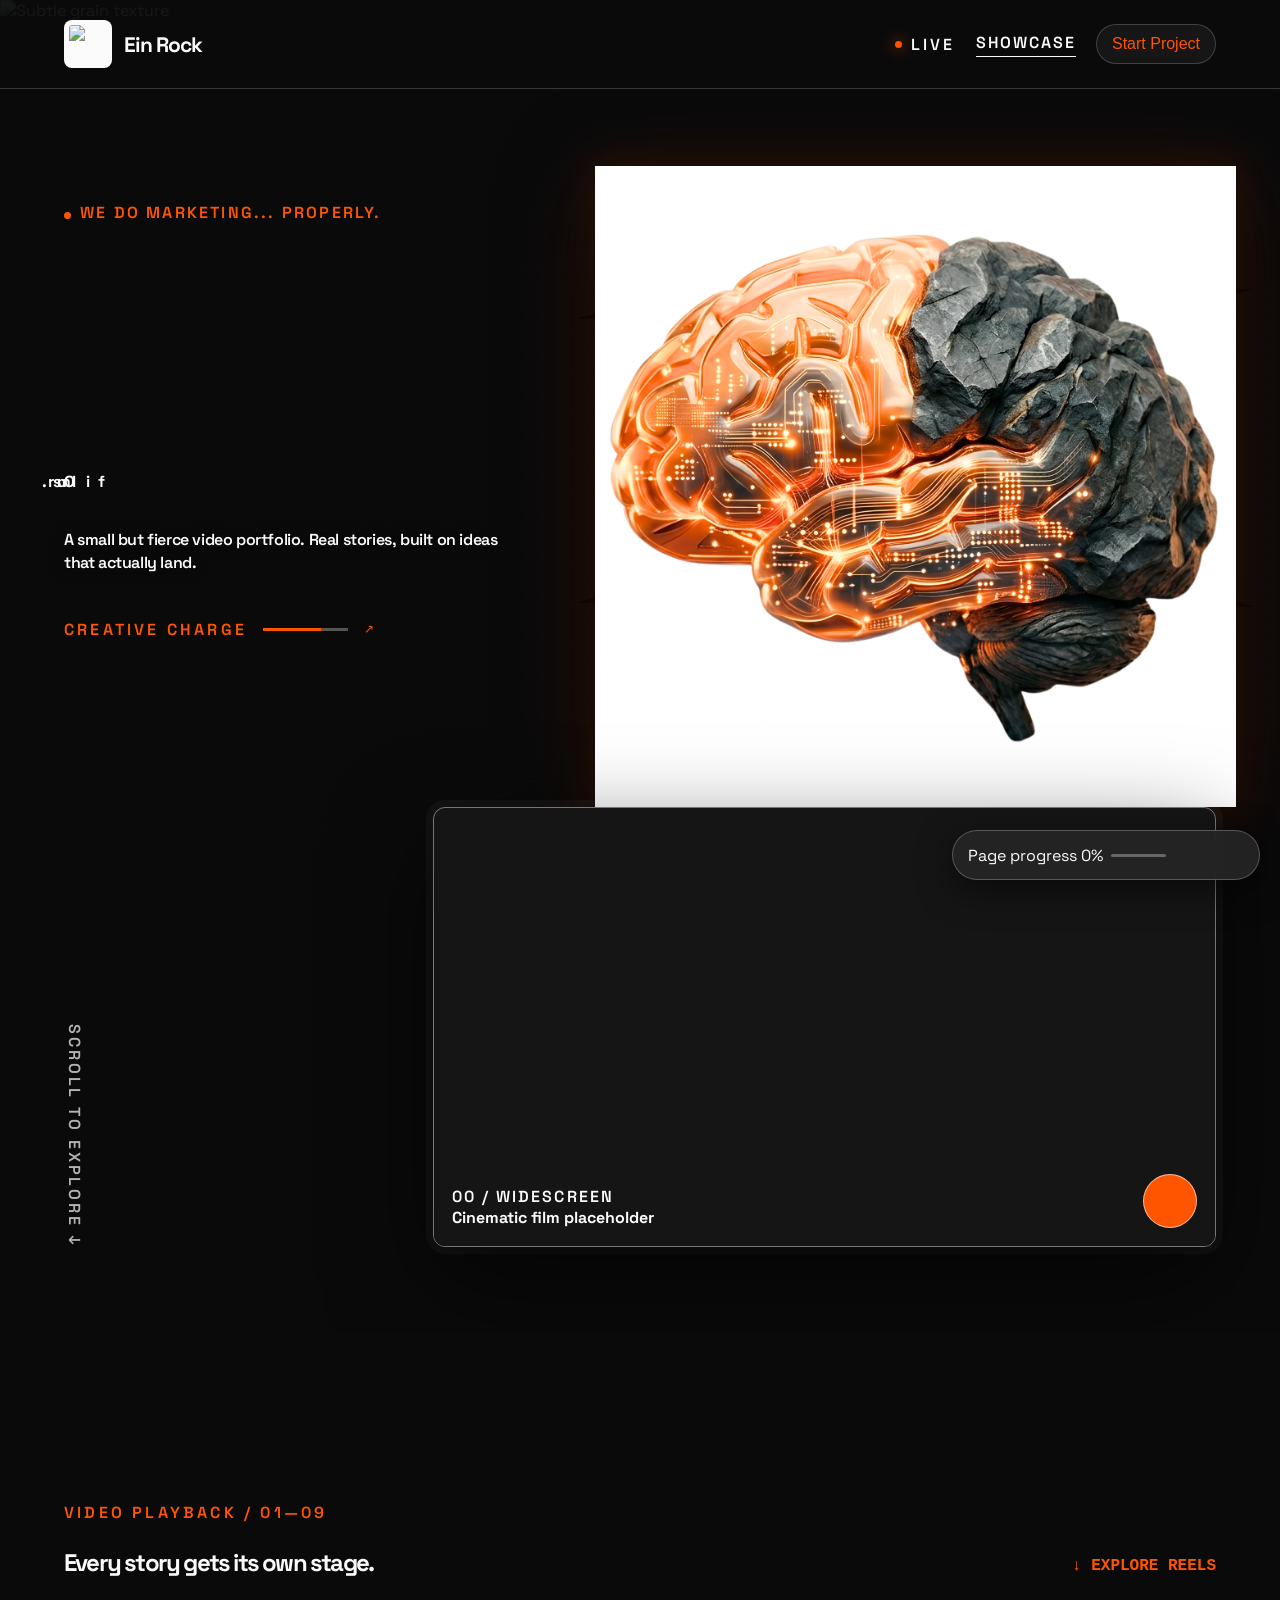
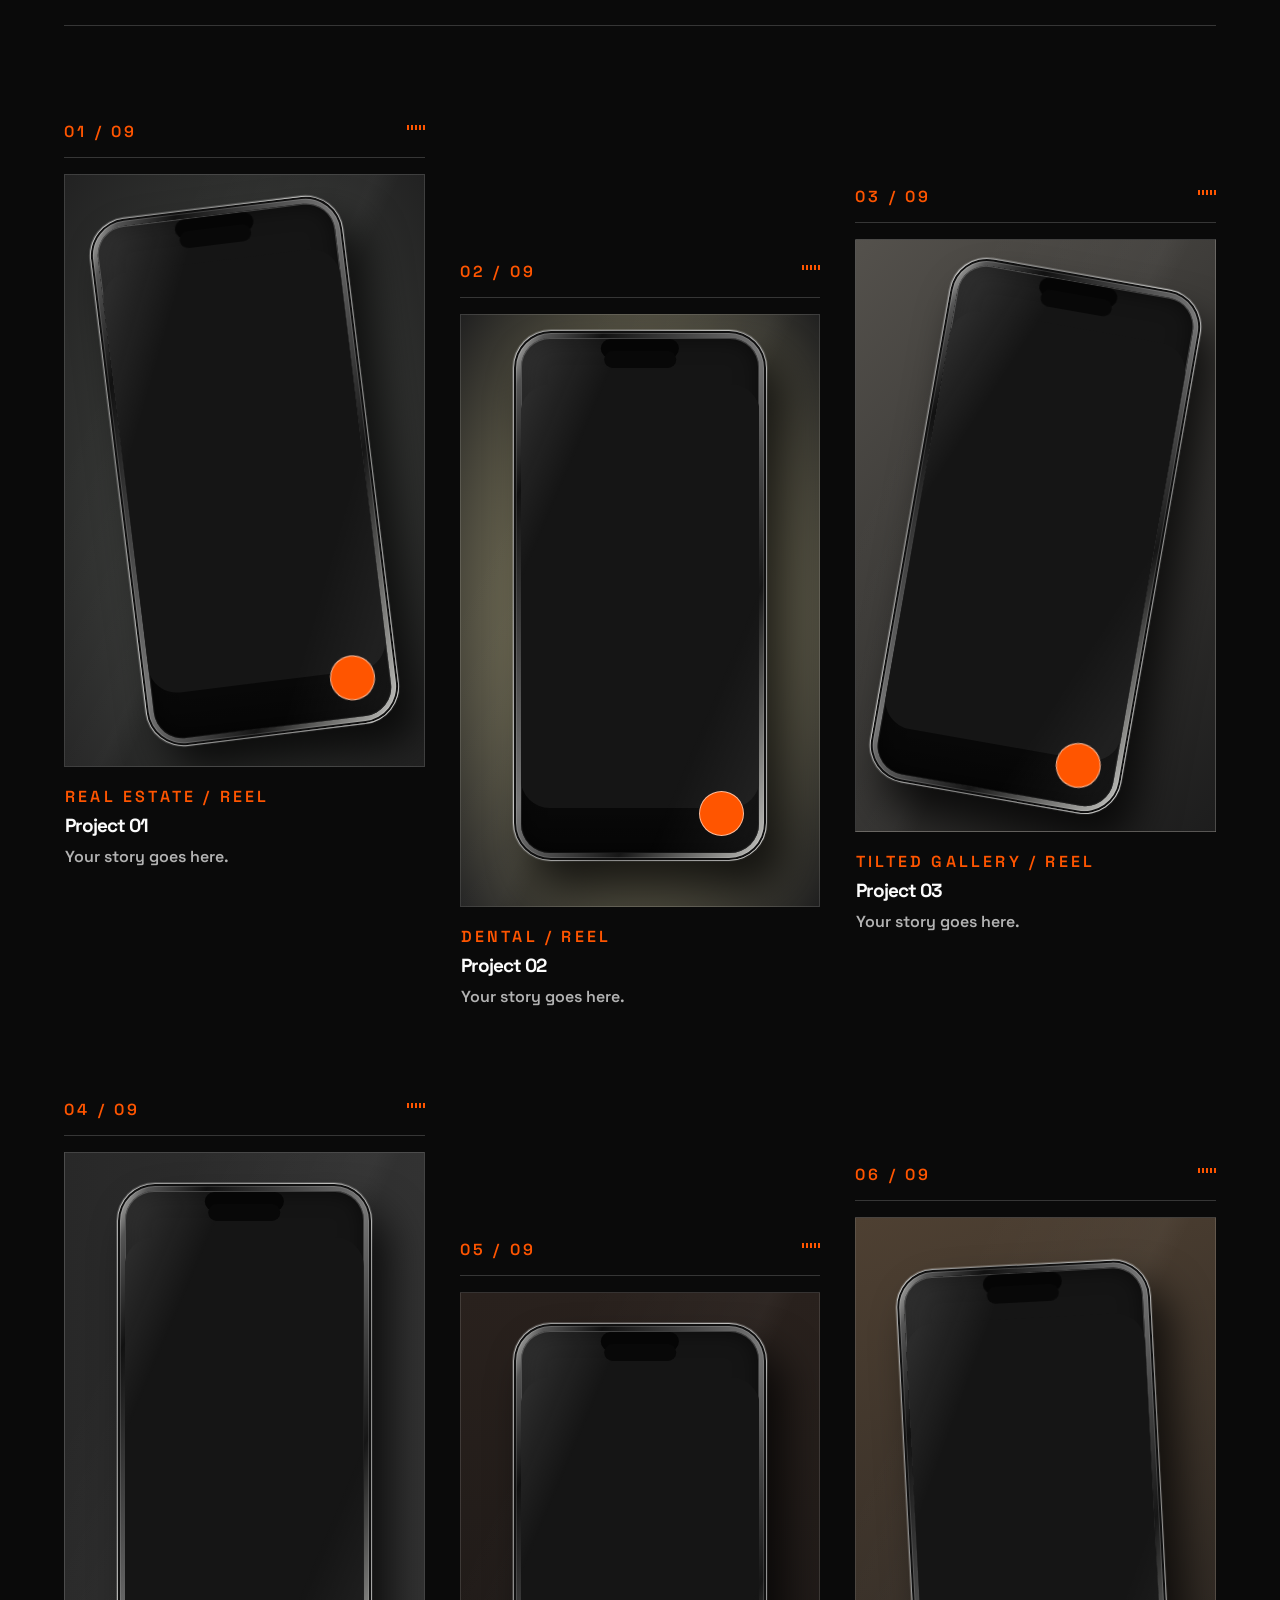
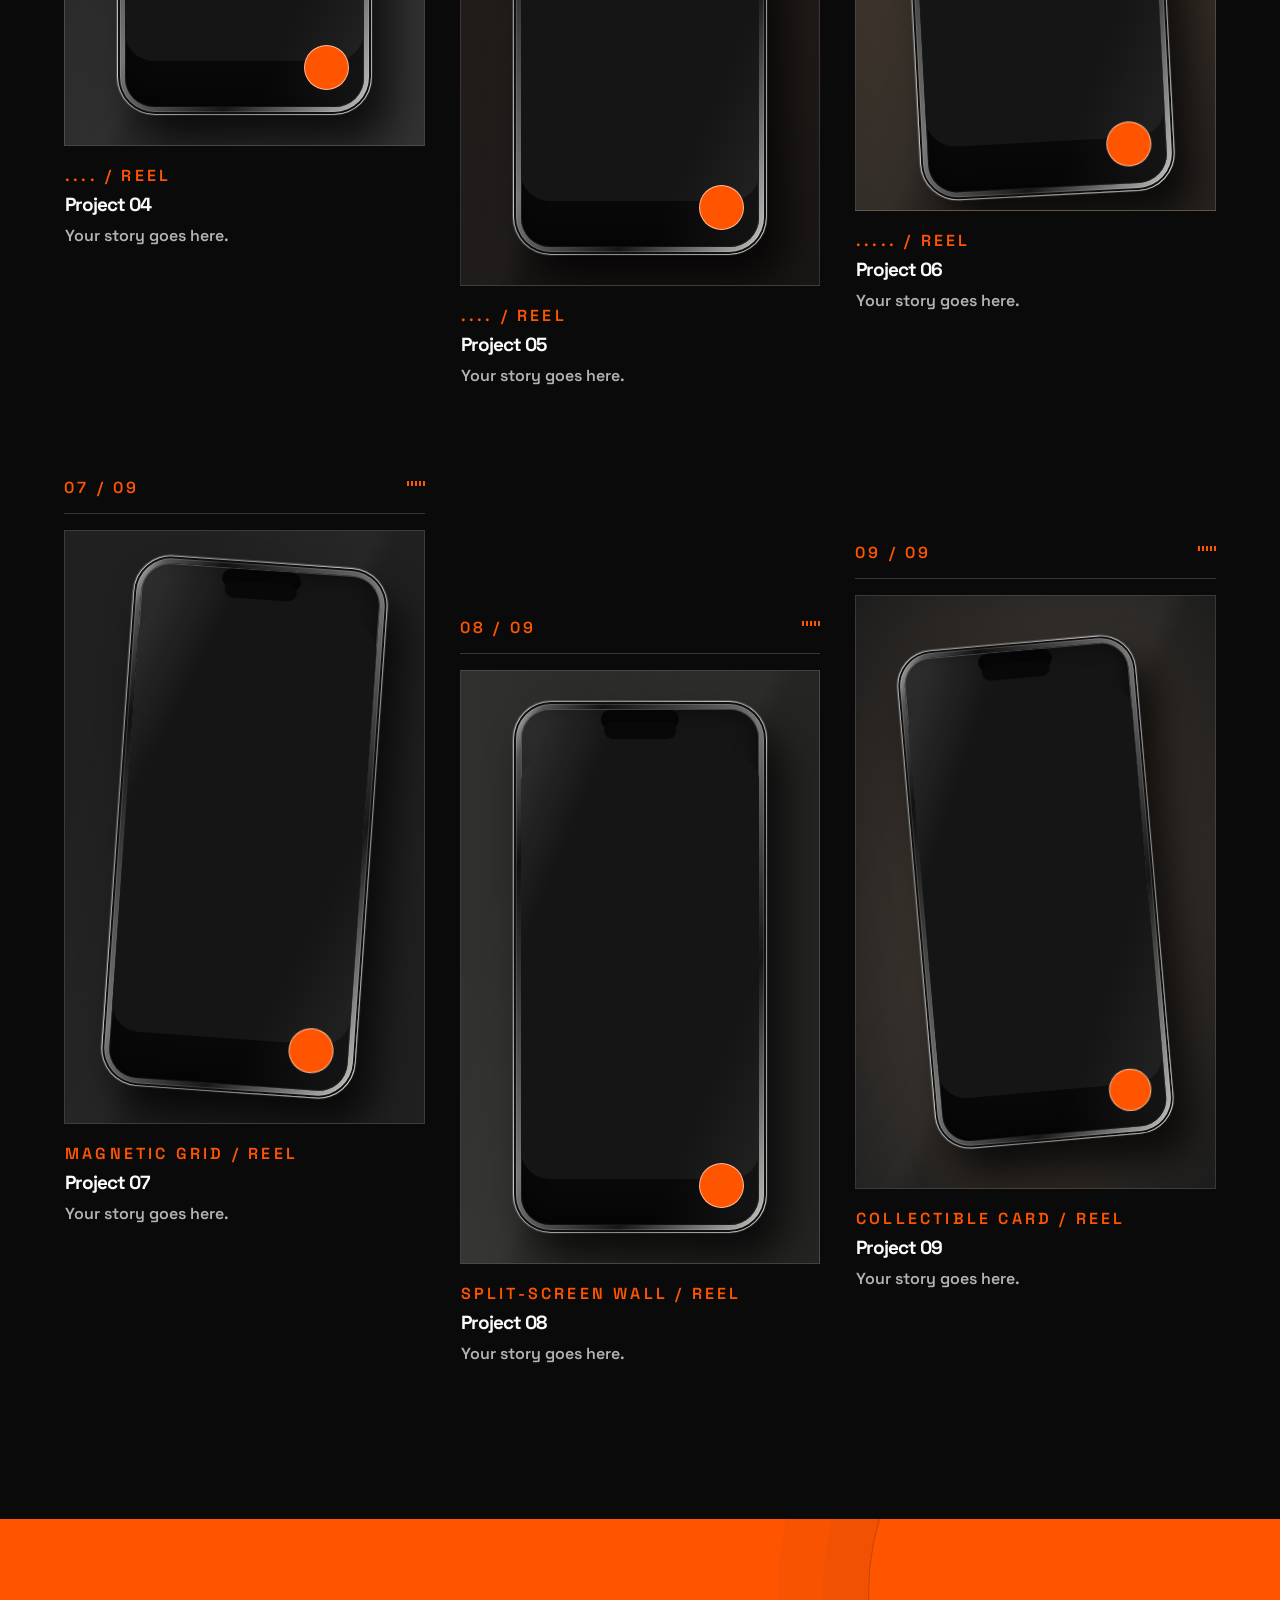
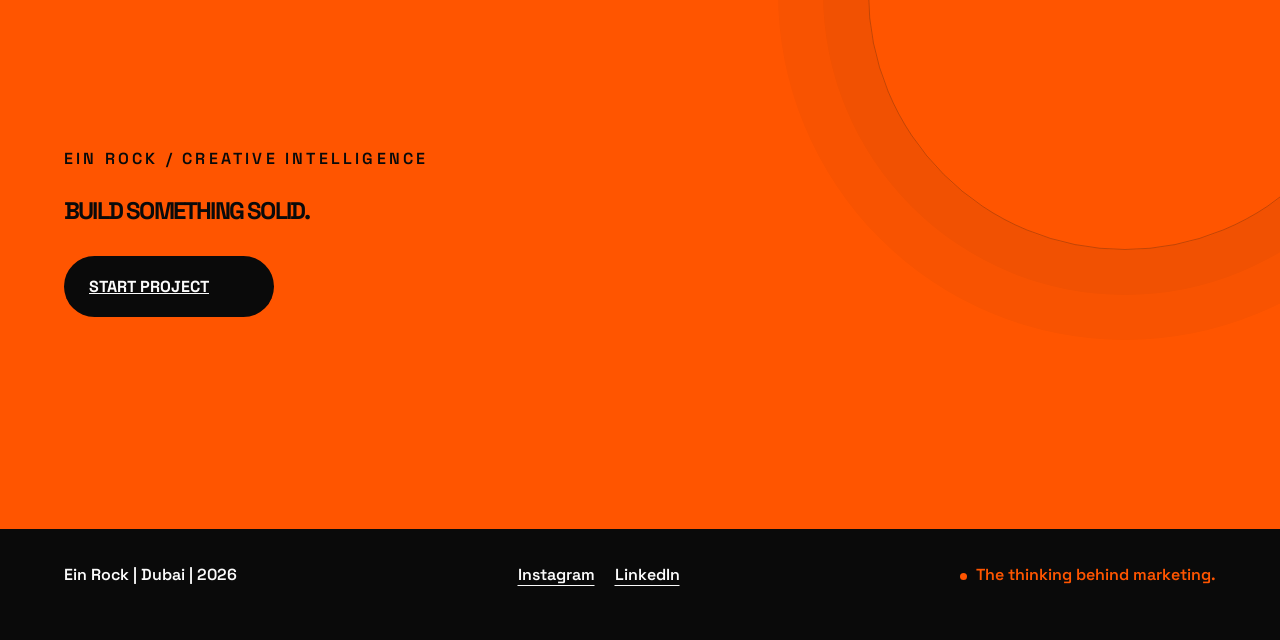
==== index.html @ ef9f65bd "Fix hero brain and replace Canva circuitry with Ein Rock-style tech lines" ====
<!doctype html>
<html lang="en"><head><script>window["__codeletBootstrap__"]=JSON.parse('{"A":"A","B":"20260925-05-46ec85d","C":{"Abril Fatface":"YACgEZbkUVE,0","Alfa Slab One":"YACgEYS9sJU,0","Anton":"YACgEcYqQ-A,0","Archivo":"YACgEZulLoA,0","Arial Narrow":"YAGyDvJ_4Ts,0","Arial Rounded MT Bold":"YAFcfoaHu-s,0","Arial":"YAGyDvJ_4Ts,0","Avenir Next":"YAFcfmNq6UY,0","Baloo 2":"YADK30bC6HQ,0","Bebas Neue":"YACgESME5ew,0","Bricolage Grotesque":"YAFyMcdwzpc,0","Broken Glyph":"YADZ-exUkv0,0","Canva Sans":"YAFdJjTk5UU,1","Caveat":"YALBs2ploWQ,0","Comic Sans MS":"YAFcfvtOAUY,1","Cormorant Garamond":"YAFdJhX-538,0","Courier New":"YAGzXiGs0_8,0","Courier Prime":"YAD1aFjegN8,0","DM Sans":"YAD1aU3sLnI,0","DM Serif Display":"YAD1aYG82rc,0","Forum":"YACgEcnnqB4,0","Fraunces":"YAFdJpU7Kkk,0","Georgia":"YAGzXkO0pEM,0","Ghost Mono":"YAHQutsX00Q,0","Hanken Grotesk":"YAFcfhwp99E,0","Helvetica Neue":"YAFcf6CtJfI,0","Helvetica":"YAFcf6CtJfI,0","IBM Plex Mono":"YAFdJkmvhGI,0","Impact":"YAFcfnjI7Vk,0","Instrument Serif":"YAHFeOnZNEk,0","Inter":"YAFdJvSyp_k,3","Iowan Old Style":"YAGNIFa8j9o,0","Jacques Francois":"YADK3zbC6RM,0","JetBrains Mono":"YAFdJksXcAk,0","Josefin Sans":"YAFdJjvw9Ps,0","Lato":"YAFdJuFCnaw,0","Libre Baskerville":"YACgEUFdPdA,0","Lobster":"YAD8SnSjSFI,0","Lora":"YACgEXvxf8Q,0","Merriweather":"YACgEXvHxxs,0","Montserrat":"YAFdtQi73Xs,0","Nunito":"YAFdJoNRMmU,1","Oleo Script":"YACgEQQ14jI,0","Oswald":"YACgEQY10lw,0","Pacifico":"YADLjORQ1u4,0","Phantom Sans":"YAFdJvgJ5TU,0","Playfair Display":"YAFdJhem5V8,1","Plus Jakarta Sans":"YAGvf3_u0_Q,0","Poppins":"YAFdJjbTu24,1","Press Start 2P":"YAFyGr-8pmQ,0","Quicksand":"YAFdJpYtCxE,1","Raleway":"YAFdJhmxbVQ,1","Roboto Slab":"YAFdJswIKAg,0","Rockwell":"YAFcfyVZnN0,0","Rye":"YACgEdQP21k,0","Segoe UI":"YAHNdRD1Klw,0","Source Sans 3":"YAG4lO1Mj10,0","Source Serif 4":"YACgEfdj394,0","Space Grotesk":"YADZ-dYEmhg,0","Space Mono":"YADW1-vpsoc,0","Times New Roman":"YAGzXW3gftg,0","Times":"YAGzXW3gftg,0","Trebuchet MS":"YAFcfrglpVA,0","UV Display":"YAEdVfSSpYo,0","UV Sans":"YAFdJvgJ5TU,0","Ubuntu":"YACgERDU--Q,0","Verdana":"YAGzXTctYtQ,0","Work Sans":"YAGXhLOKv44,0","Yellowtail":"YACgEYG4kG4,0","ui-monospace":"YAD1aFjegN8,0","ui-sans-serif":"YACkoD1yZN0,0"}}');</script><script src="/_sdk/6542d56fbfe7a3eb.telemetry_sdk.js" integrity="sha512-ECdM0nK7EkwDuOqho2qxgyRQXyBHk9hZqRKMBr+Xsu6zjeHlt+qkO2N2YRiHN7Kg4e1fEHDhjIp4bGJYVypv1g=="></script>
  <meta charset="UTF-8">
  <meta name="viewport" content="width=device-width,initial-scale=1">
  <meta name="theme-color" content="#0A0A0A">
  <title>Ein Rock — Our films.</title>
  <link href="https://fonts.googleapis.com/css2?family=Space+Grotesk:wght@400;500;600;700&amp;display=swap" rel="stylesheet">
  <link rel="stylesheet" href="hero-fix.css">
  <style>
/*
  EIN ROCK SOURCE SETTINGS
  Content: edit selectable text through Canva.
  Media: replace the selectable images; the ten video elements are labelled individually.
  Theme: edit selectable backgrounds and text colors through Canva.
  Typography: edit selectable text fonts, weights and sizes through Canva.
  Layout: variables below control gutters, section gaps, phone sizing and offsets.
  Animation: variables below control reveal, scan and pulse timing.
  Interaction: motion button, hover and click-to-play behavior are below.
  Accessibility: focus outlines and reduced-motion handling are below.
  Mobile: breakpoint rules at the end of this stylesheet.
  The Canva editing configuration cannot expose arbitrary CSS or video sources as
  native settings. These source settings are grouped here rather than fake controls.
*/
:root{--ink:#0a0a0a;--charcoal:#262626;--paper:#fbfbfb;--muted:#b3b3b3;--accent:#ff5500;--line:rgba(251,251,251,.18);--page-gutter:clamp(20px,5vw,84px);--section-gap:clamp(88px,12vw,200px);--phone-radius:38px;--reveal-distance:28px;--motion-time:800ms;--circuit-opacity:.65;--scan-duration:9s;--pulse-duration:3s}
*{box-sizing:border-box}html{scroll-behavior:smooth}body{margin:0;width:100%;color:var(--paper);font-family:"Space Grotesk",sans-serif;overflow-x:hidden}button,a{-webkit-tap-highlight-color:transparent}button{cursor:pointer}button:focus-visible,a:focus-visible,video:focus-visible{outline:3px solid var(--accent);outline-offset:4px}::selection{background:var(--accent);color:white}
.site-shell{width:100%;overflow:hidden;isolation:isolate;position:relative}.site-shell:before{content:"";pointer-events:none;position:fixed;inset:0;z-index:40;opacity:.08;background:repeating-linear-gradient(0deg,transparent 0 3px,rgba(255,255,255,.07) 4px 5px)}
.grain{position:fixed;inset:0;pointer-events:none;z-index:39;opacity:.055;width:100%;height:100%;object-fit:cover;mix-blend-mode:screen}.eyebrow{text-transform:uppercase;letter-spacing:.2em;font-size:11px;font-weight:700}
.head{position:relative;z-index:12;display:flex;justify-content:space-between;align-items:center;gap:18px;padding:20px var(--page-gutter);border-bottom:1px solid var(--line)}.brand,.header-actions,.status{display:flex;align-items:center}.brand{gap:12px;min-width:0}.header-actions{gap:20px}.status{gap:9px;white-space:nowrap}.brand-logo{width:48px;height:48px;object-fit:contain;border-radius:8px;background:#fbfbfb;padding:5px}.brand-word{font-size:21px;font-weight:700;letter-spacing:-.05em;white-space:nowrap}.status-dot{width:7px;height:7px;background:var(--accent);border-radius:50%;box-shadow:0 0 16px var(--accent);animation:pulse var(--pulse-duration) infinite}.text-link{color:var(--paper);text-decoration:none;border-bottom:1px solid currentColor;padding-bottom:3px;font-size:12px;font-weight:700;text-transform:uppercase;letter-spacing:.12em}.plain-button{border:1px solid var(--line);border-radius:100px;background:rgba(255,255,255,.05);color:var(--paper);padding:10px 15px;font-size:12px}.plain-button:hover,.text-link:hover{border-color:var(--accent);color:var(--accent)}
.hero{position:relative;min-height:calc(94 * min(var(--vh,1vh),1vh));padding:clamp(58px,8vw,130px) var(--page-gutter) 85px;overflow:hidden;isolation:isolate}.hero-light{position:absolute;pointer-events:none;inset:0;background:radial-gradient(440px circle at var(--mx,73%) var(--my,32%),rgba(255,85,0,.16),transparent 75%);z-index:0}.hero-art{position:absolute;z-index:0;right:clamp(-35px,2vw,60px);top:clamp(65px,6vw,125px);width:min(53vw,780px);aspect-ratio:1.07;pointer-events:none;transform:translate3d(var(--hx,0px),var(--hy,0px),0);transition:transform .55s cubic-bezier(.2,.75,.2,1)}.hero-art:before{content:"";position:absolute;inset:17%;background:radial-gradient(circle,rgba(255,85,0,.14),transparent 68%);filter:blur(25px);animation:breathe 7s ease-in-out infinite}.brain{position:absolute;inset:0;width:100%;height:100%;object-fit:contain;filter:drop-shadow(0 18px 45px rgba(0,0,0,.7)) drop-shadow(0 0 20px rgba(255,85,0,.2));animation:float 8s ease-in-out infinite}.circuit-field{position:absolute;inset:-9%;width:118%;height:118%;overflow:visible;opacity:var(--circuit-opacity);transform:translate3d(var(--cx,0px),var(--cy,0px),0) scale(1.015);transition:transform .6s cubic-bezier(.2,.75,.2,1);mix-blend-mode:screen}.circuit-field path{fill:none;stroke:var(--accent);stroke-width:.62;stroke-linecap:round;stroke-dasharray:2 10;filter:drop-shadow(0 0 3px var(--accent));animation:flow 8s linear infinite}.circuit-field path:nth-child(even){stroke:#ffb347;stroke-width:.42;stroke-dasharray:1 14;animation-direction:reverse;opacity:.68}.circuit-field circle{fill:var(--accent);stroke:#ffb347;stroke-width:.7;filter:drop-shadow(0 0 7px var(--accent));animation:node var(--pulse-duration) ease-in-out infinite}.hud-ring{position:absolute;inset:9%;border:1px solid rgba(255,85,0,.18);border-radius:50%;transform:translate3d(calc(var(--cx,0px)*.45),calc(var(--cy,0px)*.45),0) scaleX(1.08);animation:breathe 9s ease-in-out infinite}.hud-ring:before,.hud-ring:after{content:"";position:absolute;width:13px;height:13px;border-top:1px solid var(--accent);border-left:1px solid var(--accent)}.hud-ring:before{left:12%;top:12%}.hud-ring:after{right:12%;bottom:12%;transform:rotate(180deg)}.scan-trace{position:absolute;left:9%;right:9%;height:1px;top:20%;background:linear-gradient(90deg,transparent,rgba(255,85,0,.45),transparent);box-shadow:0 0 13px rgba(255,85,0,.3);animation:scan var(--scan-duration) linear infinite}
.hero-inner{position:relative;z-index:1;max-width:1500px;margin:auto;pointer-events:none}.hero-inner a,.hero-inner button{pointer-events:auto}.hero h1{margin:clamp(40px,8vw,125px) 0 22px;font-weight:700;letter-spacing:-.09em;line-height:.88;font-size:clamp(88px,16vw,270px);position:relative;z-index:1}.hero h1 span{display:inline-block;animation:rise 1s both}.hero h1 span:nth-child(2){animation-delay:.15s}.hero-copy{max-width:440px;font-size:clamp(17px,2vw,23px);line-height:1.45;letter-spacing:-.025em;margin:0 0 45px;text-shadow:0 2px 15px #000}.charge{display:flex;align-items:center;gap:16px;max-width:310px}.charge-track{height:3px;background:#555;flex:1;overflow:hidden}.charge-fill{width:68%;height:100%;background:var(--accent);box-shadow:0 0 15px var(--accent);animation:charge 4s ease-in-out infinite alternate}.charge-value{font-family:monospace;font-size:12px;color:var(--accent)}.hero-bottom{display:flex;justify-content:space-between;align-items:end;gap:25px;margin-top:clamp(70px,13vw,180px)}.scroll-cue{font-size:11px;text-transform:uppercase;letter-spacing:.18em;writing-mode:vertical-rl}.wide-wrap{width:min(68%,930px);position:relative}.wide-frame{aspect-ratio:16/9;position:relative;overflow:hidden;border:1px solid #777;border-radius:12px;background:#30302c;box-shadow:0 35px 100px #0009,0 0 0 7px #ffffff0a}.wide-frame img{width:100%;height:100%;object-fit:cover;filter:brightness(.55) grayscale(.5)}.wide-frame:after,.screen:after{content:"";position:absolute;inset:0;pointer-events:none;background:linear-gradient(180deg,transparent 40%,#000b)}.frame-overlay{position:absolute;inset:auto 18px 18px;z-index:2;display:flex;align-items:end;justify-content:space-between;gap:12px}.play{display:inline-flex;align-items:center;justify-content:center;width:54px;height:54px;border:1px solid #fff9;border-radius:50%;background:var(--accent);color:#0a0a0a;flex:none;transition:transform .3s,box-shadow .3s}.play:hover,.play:focus-visible{transform:scale(1.12);box-shadow:0 0 30px rgba(255,85,0,.6)}.play svg{width:20px;height:20px}.frame-small{font-size:11px;letter-spacing:.13em;text-transform:uppercase}.direct-video{width:100%;margin-top:19px;border:1px solid #ffffff45;border-radius:10px;background:#151515;aspect-ratio:9/16;object-fit:cover}.wide-video{aspect-ratio:16/9;margin-top:16px}
.portfolio{padding:var(--section-gap) var(--page-gutter) 0;position:relative}.section-top{max-width:1500px;margin:auto;display:flex;justify-content:space-between;gap:35px;align-items:end;padding-bottom:50px;border-bottom:1px solid var(--line)}.section-top h2{max-width:900px;font-size:clamp(56px,8.5vw,142px);font-weight:700;line-height:.99;letter-spacing:-.075em;margin:28px 0 0}.counter{font:12px monospace;white-space:nowrap;color:var(--accent)}.showcase{max-width:1500px;margin:auto;display:grid;grid-template-columns:repeat(12,1fr);gap:clamp(55px,7vw,120px) 3%;padding:95px 0 var(--section-gap)}.reel{grid-column:span 4;min-width:0;position:relative;transition:transform .55s ease}.reel:nth-child(3n+2){margin-top:140px}.reel:nth-child(3n+3){margin-top:65px}.reel-head{display:flex;justify-content:space-between;gap:8px;padding-bottom:15px;border-bottom:1px solid var(--line)}.reel-art{min-height:540px;display:grid;place-items:center;position:relative;padding:30px 12px;overflow:hidden;background:radial-gradient(ellipse at 50% 55%,#454844 0%,#292a29 42%,#222 75%);border:1px solid #ffffff20;margin-top:16px}.reel-art:before{content:"";position:absolute;inset:0;background:linear-gradient(115deg,transparent 20%,#ffffff08 49%,transparent 53%);pointer-events:none}.phone{width:min(76%,265px);aspect-ratio:9/18.8;position:relative;padding:7px;background:linear-gradient(118deg,#d8d8d5 0%,#555 6%,#111 17%,#777 48%,#161616 72%,#c8c8c4 100%);border:1px solid #d8d8d599;border-radius:var(--phone-radius);box-shadow:18px 28px 42px #000b,0 0 0 1px #fff3,inset 0 0 0 2px #101010;transition:transform .6s cubic-bezier(.2,.8,.2,1),filter .4s ease;z-index:1}.phone:before{content:"";position:absolute;z-index:5;top:8px;left:50%;width:31%;height:19px;transform:translateX(-50%);border-radius:14px;background:#050505;pointer-events:none}.phone:after{content:"";position:absolute;inset:2px;border:1px solid #fff2;border-radius:calc(var(--phone-radius) - 3px);pointer-events:none}.phone:hover,.reel:focus-within .phone,.reel.touch-active .phone{transform:translateY(-12px) rotate(0deg) scale(1.03)!important;filter:saturate(1.08) brightness(1.04)}.screen{position:relative;width:100%;height:100%;overflow:hidden;border-radius:calc(var(--phone-radius) - 9px);background:#151515;box-shadow:inset 0 0 0 1px #fff3,inset 0 0 22px #0008}.screen img{width:100%;height:100%;object-fit:cover;filter:brightness(.76)}.island{position:absolute;z-index:3;top:13px;left:50%;transform:translateX(-50%);width:30%;height:17px;background:#080808;border-radius:30px}.reflection{position:absolute;z-index:2;inset:0;pointer-events:none;background:linear-gradient(113deg,#fff2 0%,transparent 23%,transparent 75%,#fff1 100%)}.screen .play{position:absolute;z-index:4;bottom:17px;right:15px;width:45px;height:45px}.inline-video{position:absolute;z-index:3;inset:0;width:100%;height:100%;object-fit:cover;background:#151515}.placeholder-tag{position:absolute;z-index:4;bottom:24px;left:14px;max-width:70%;font-size:9px;font-weight:700;line-height:1.4;letter-spacing:.1em;text-transform:uppercase;color:white}.reel-meta{padding:19px 1px 0}.reel-meta h3{margin:9px 0 8px;font-size:clamp(28px,3vw,43px);font-weight:700;line-height:1.1;letter-spacing:-.05em}.reel-meta p{margin:0;line-height:1.5;font-size:13px}
.reel:nth-child(1) .phone{transform:rotate(-7deg)}.reel:nth-child(2) .phone{transform:translateY(-15px)}.reel:nth-child(3) .phone{transform:rotate(10deg)}.reel:nth-child(6) .phone{transform:translateY(16px) rotate(-3deg)}.reel:nth-child(7) .phone{transform:rotate(4deg)}.reel:nth-child(9) .phone{transform:rotate(-5deg) scale(.94)}
.reveal{opacity:0;transform:translateY(var(--reveal-distance));transition:opacity var(--motion-time) ease,transform var(--motion-time) cubic-bezier(.2,.7,.2,1)}.reveal.visible{opacity:1;transform:translateY(0)}.cta{min-height:610px;display:flex;flex-direction:column;justify-content:center;padding:110px var(--page-gutter);background:var(--accent);color:var(--ink);position:relative;overflow:hidden}.cta:after{content:"";position:absolute;width:40vw;aspect-ratio:1;right:-8%;top:-30%;border:1px solid #1d1d1d45;border-radius:50%;box-shadow:0 0 0 45px #1d1d1d08,0 0 0 90px #1d1d1d08;pointer-events:none}.cta h2{position:relative;z-index:1;max-width:1050px;margin:15px 0 34px;font-size:clamp(58px,10vw,160px);font-weight:700;line-height:.9;letter-spacing:-.075em}.cta-button{position:relative;z-index:1;display:inline-flex;align-items:center;justify-content:space-between;gap:50px;padding:20px 25px;width:fit-content;min-width:210px;border:0;border-radius:100px;background:var(--ink);color:var(--paper);font-weight:700}.cta-button:hover{box-shadow:0 10px 30px #0a0a0a55;transform:translateY(-2px)}.contact-note{margin-top:20px;max-width:440px;padding:18px 20px;border:1px solid #1d1d1d50;border-radius:10px;position:relative;z-index:2}.footer{padding:35px var(--page-gutter) 55px;display:flex;justify-content:space-between;gap:22px;flex-wrap:wrap;align-items:center}.footer-signoff:before{content:"";display:inline-block;width:7px;height:7px;margin-right:9px;border-radius:50%;background:#ff5500;vertical-align:middle}.footer-links{display:flex;gap:20px}.footer a{color:inherit;text-underline-offset:5px}.floating-nav{position:fixed;z-index:35;bottom:20px;right:20px;display:flex;align-items:center;gap:8px;background:#252525ee;border:1px solid #ffffff3d;border-radius:100px;padding:7px 9px 7px 15px;box-shadow:0 10px 35px #0008;backdrop-filter:blur(18px)}.progress-bar{width:55px;height:3px;background:#666;border-radius:3px;overflow:hidden}.progress-bar span{display:block;width:0;height:100%;background:var(--accent)}.floating-nav a{display:grid;place-items:center;width:34px;height:34px;border-radius:50%;color:var(--accent)}.wave{height:13px;display:flex;align-items:center;gap:2px;margin-left:8px}.wave b{width:2px;height:5px;background:var(--accent);transition:height .2s}.reel:hover .wave b:nth-child(odd),.reel:focus-within .wave b:nth-child(odd),.reel.touch-active .wave b:nth-child(odd){height:13px}.reel:hover .wave b:nth-child(even),.reel:focus-within .wave b:nth-child(even),.reel.touch-active .wave b:nth-child(even){height:8px}
.modal{position:fixed;z-index:90;inset:0;display:grid;place-items:center;background:#080808ed;padding:70px 20px 24px;backdrop-filter:blur(20px)}.modal[hidden],[hidden]{display:none!important}.modal-inner{width:min(100%,1000px);position:relative}.modal-close{position:absolute;top:-54px;right:0;border:1px solid #fff6;background:#292929;color:white;border-radius:100px;padding:10px 17px}.modal video{width:100%;max-height:calc(76 * min(var(--vh,1vh),1vh));background:#090909;border-radius:12px}.modal-message{padding:70px 30px;border:1px solid #fff5;border-radius:12px;text-align:center;background:#222}.modal-message h2{font-size:clamp(26px,4vw,38px);font-weight:700}.intro{position:fixed;z-index:80;inset:0;background:#0a0a0a;display:grid;place-items:center;animation:introOut .8s 1.05s forwards;pointer-events:none}.intro-mark{color:var(--accent);letter-spacing:.3em;font-size:12px;text-transform:uppercase;animation:rise .7s both}
@keyframes rise{from{opacity:0;transform:translateY(28px)}to{opacity:1;transform:translateY(0)}}@keyframes pulse{50%{opacity:.4;box-shadow:0 0 2px var(--accent)}}@keyframes charge{to{width:94%}}@keyframes introOut{to{opacity:0;visibility:hidden}}@keyframes float{50%{transform:translateY(-9px)}}@keyframes breathe{50%{opacity:.45;transform:scale(1.035)}}@keyframes flow{to{stroke-dashoffset:-192}}@keyframes node{50%{opacity:.25;r:2}}@keyframes scan{from{top:16%;opacity:0}15%{opacity:.65}85%{opacity:.45}to{top:83%;opacity:0}}
@media(max-width:900px){.showcase{grid-template-columns:repeat(2,minmax(0,1fr));gap:65px 22px}.reel{grid-column:span 1!important;margin-top:0!important}.reel-art{min-height:480px}.hero-bottom{align-items:center}.wide-wrap{width:78%}.hero-art{width:min(62vw,630px);right:-8%;top:90px;opacity:.9}}
@media(max-width:620px){.head{padding-top:15px;padding-bottom:15px;flex-wrap:wrap}.brand-logo{width:38px;height:38px}.brand-word{font-size:18px}.header-actions{gap:9px}.header-actions .text-link{display:none}.plain-button{padding:9px 11px;font-size:10px}.status{font-size:10px;letter-spacing:.08em}.hero{min-height:auto;padding-top:37px;padding-bottom:80px}.hero-art{position:relative;top:auto;right:auto;width:min(100%,460px);margin:-15px auto -20px;aspect-ratio:1.07}.hero-inner{display:contents}.hero .positioning{position:relative;z-index:2;margin:0}.hero h1{position:relative;margin:0 0 20px;font-size:clamp(64px,17vw,110px);overflow-wrap:anywhere}.hero-copy{position:relative;font-size:17px;margin-bottom:30px}.hero-bottom{display:block;margin-top:54px}.wide-wrap{width:100%}.scroll-cue{display:none}.frame-overlay{inset:auto 12px 12px}.frame-overlay .play{width:46px;height:46px}.section-top{display:block;padding-bottom:30px}.section-top h2{font-size:clamp(49px,12vw,78px)}.counter{display:block;margin-top:20px}.showcase{display:block;padding-top:35px}.reel{margin:0 0 75px!important}.reel-art{min-height:clamp(400px,115vw,530px)}.phone{width:min(70%,255px)}.cta{min-height:490px;padding-top:85px;padding-bottom:85px}.cta h2{font-size:clamp(48px,12vw,76px)}.footer{padding-bottom:100px}.floating-nav{bottom:12px;right:12px}.modal-message{padding:45px 20px}}
@media(max-width:360px){.head{gap:10px}.status{display:none}.hero h1{font-size:60px}.charge{gap:9px}.charge .eyebrow{font-size:9px}}
@media(prefers-reduced-motion:reduce){*,*:before,*:after{animation-duration:.01ms!important;animation-iteration-count:1!important;scroll-behavior:auto!important;transition-duration:.01ms!important}.intro{display:none}.reveal{opacity:1;transform:none}.scan-trace{display:none}}
body.reduce-motion *,body.reduce-motion *:before,body.reduce-motion *:after{animation-duration:.01ms!important;animation-iteration-count:1!important;scroll-behavior:auto!important;transition-duration:.01ms!important}body.reduce-motion .intro,body.reduce-motion .scan-trace{display:none}body.reduce-motion .reveal{opacity:1;transform:none}
</style>
  <script src="https://cdn.jsdelivr.net/npm/lucide@0.577.0/dist/umd/lucide.min.js" type="text/javascript"></script>
  <script src="https://cdn.tailwindcss.com/3.4.17" type="text/javascript"></script>
  <script src="/_sdk/6c2ecc939521f244.data_sdk.js" type="text/javascript" integrity="sha512-gRx8s+XsZDN6mSIQu2sivLZysbV0WHhb5kXNUWlgVb5lCMU1foJYukyMEDPv8Tnoocb8iwqB4XdRrWc7oEGzIQ=="></script>
  <script src="/_sdk/ef0304cb8c7ed696.editing_sdk.js" type="text/javascript" integrity="sha512-kmL9L5Yuj57MQaequKbMA3aGpT/5lBUp10iGA3e3qnmMLs2ZZQ0poCcIfdd5rTgrhEvNPe4HK0ohePW7ZpgAFg=="></script>
  <script src="/_sdk/ddcab3e45959c817.resizing_sdk.js" type="text/javascript" integrity="sha512-VAviUKfZVzugWBSeULYjSljTX+nb84wc6Zzbx5GQaQgh6X2ISSjXi8eIiCDGdwDh10esJMY0+QFQgUy9NcrTlQ=="></script>
 </head>
 <body data-template-id="__page-root" style="background: rgb(10, 10, 10);">
  <div class="site-shell w-full">
   <img data-template-id="grain-texture" class="canva-image grain" loading="lazy" aria-hidden="true" src="https://images.pexels.com/photos/18599094/pexels-photo-18599094.jpeg?auto=compress&amp;cs=tinysrgb&amp;w=800" alt="Subtle grain texture">
   <div class="intro" aria-hidden="true"><span data-template-id="intro-label" class="canva-text intro-mark" style="color: rgb(255, 85, 0); font-weight: 600; font-style: normal; font-size: 16px;">Studio live</span>
   </div>
   <header class="head">
    <div class="brand"><img data-template-id="brand-logo" class="canva-image brand-logo" loading="lazy" src="canva://MAHWFo-kGRw/1" alt="Orange illuminated brain merging with dark rock and circuitry"><span data-template-id="brand-name" class="canva-text brand-word" style="color: rgb(251, 251, 251); font-weight: 700; font-style: normal; font-size: 21px;">Ein Rock</span>
    </div>
    <div class="header-actions"><span class="status"><span class="status-dot" aria-hidden="true"></span><span data-template-id="studio-status" class="canva-text eyebrow" style="color: rgb(251, 251, 251); font-weight: 600; font-style: normal; font-size: 16px;">live</span></span><a data-template-id="portfolio-link" class="canva-link text-link" href="#portfolio" style="color: rgb(251, 251, 251); font-weight: 600; font-style: normal; font-size: 16px;">SHOWCASE</a><button id="motion-toggle" class="plain-button" type="button" aria-pressed="false"><span data-template-id="motion-reduce-label" class="canva-text" style="color: rgb(255, 85, 0); font-weight: 400; font-style: normal; font-size: 16px;">Start Project
</span><span data-template-id="motion-enable-label" class="canva-text" hidden="" style="color: rgb(251, 251, 251); font-weight: 600; font-style: normal; font-size: 16px;">Enable motion</span></button>
    </div>
   </header>
   <main>
    <section id="top" class="hero" aria-labelledby="hero-title">
     <div class="hero-light" aria-hidden="true"></div>
     <div class="hero-art" aria-hidden="true">
      <div class="hero-glow"></div>
      <svg class="hero-tech-lines" viewBox="0 0 800 750" aria-hidden="true">
       <path d="M0 180 H105 L164 121 H250 L292 79 H380"></path>
       <path d="M0 515 H95 L151 459 H235 L286 408 H342"></path>
       <path d="M800 145 H690 L634 201 H554 L510 245 H447"></path>
       <path d="M800 520 H708 L650 462 H572 L520 410 H468"></path>
       <path d="M118 0 V78 L164 124"></path>
       <path d="M685 750 V674 L636 625"></path>
       <circle cx="164" cy="121" r="3"></circle><circle cx="151" cy="459" r="3"></circle>
       <circle cx="634" cy="201" r="3"></circle><circle cx="650" cy="462" r="3"></circle>
      </svg>
      <img data-template-id="hero-brain" class="canva-image brain" loading="lazy" src="hero-brain.png" alt="Orange illuminated brain merging with dark rock and circuitry">
     </div>
     <div class="hero-inner">
      <p data-template-id="positioning" class="canva-text eyebrow positioning" style="color: rgb(255, 85, 0);"><span aria-hidden="true" style="display:inline-block;width:7px;height:7px;margin-right:9px;border-radius:50%;background:#ff5500;vertical-align:middle;"></span><span data-template-id="positioning-text" class="canva-text" style="color: rgb(255, 85, 0); font-weight: 600; font-style: normal; font-size: 16px;">We do marketing... properly.</span></p>
      <h1 id="hero-title"><span data-template-id="hero-word-one" class="canva-text" style="color: rgb(251, 251, 251); font-weight: 700; font-style: normal; font-size: 16px;">Our</span> <span data-template-id="hero-word-two" class="canva-text" style="color: rgb(251, 251, 251); font-weight: 700; font-style: normal; font-size: 16px;">films.</span></h1>
      <p data-template-id="hero-copy" class="canva-text hero-copy" style="color: rgb(251, 251, 251); font-weight: 600; font-style: normal; font-size: 16px;">A small but fierce video portfolio. Real stories, built on ideas that actually land.</p>
      <div class="charge" role="img" aria-label="Animated creative charge meter"><span data-template-id="charge-label" class="canva-text eyebrow" style="color: rgb(255, 85, 0); font-weight: 600; font-style: normal; font-size: 16px;">Creative charge</span>
       <div class="charge-track">
        <div class="charge-fill"></div>
       </div><span class="charge-value">↗</span>
      </div>
      <div class="hero-bottom"><span data-template-id="scroll-label" class="canva-text scroll-cue" style="color: rgb(179, 179, 179); font-weight: 600; font-style: normal; font-size: 16px;">Scroll to explore ↓</span>
       <div class="wide-wrap">
        <div data-template-id="wide-frame" class="canva-card wide-frame" style="background: rgb(48, 48, 44);"><img data-template-id="wide-poster" class="canva-image" loading="lazy" src="https://images.pexels.com/photos/1670187/pexels-photo-1670187.jpeg?auto=compress&amp;cs=tinysrgb&amp;w=1920" alt="Sharp Dolomites peaks at twilight">
         <div class="frame-overlay">
          <div><span data-template-id="wide-number" class="canva-text frame-small" style="color: rgb(251, 251, 251); font-weight: 600; font-style: normal; font-size: 16px;">00 / WIDESCREEN</span><br><span data-template-id="wide-title" class="canva-text" style="color: rgb(251, 251, 251); font-weight: 700; font-style: normal; font-size: 16px;">Cinematic film placeholder</span>
          </div><button data-template-id="wide-play" type="button" class="canva-button play open-video" data-video="wide-video" aria-label="Open widescreen video" style="background: rgb(255, 85, 0); color: rgb(10, 10, 10);"><i data-lucide="play" aria-hidden="true"></i></button>
         </div>
        </div>
        <video id="wide-video" data-template-id="wide-video" class="canva-video direct-video wide-video" controls="" playsinline="" preload="metadata" hidden="" aria-label="Widescreen film" style="background: rgb(21, 21, 21); color: rgb(251, 251, 251);"></video>
       </div>
      </div>
     </div>
    </section>
    <section id="portfolio" class="portfolio" aria-labelledby="portfolio-title">
     <div class="section-top reveal">
      <div>
       <p data-template-id="portfolio-kicker" class="canva-text eyebrow" style="color: rgb(255, 85, 0); font-weight: 600; font-style: normal; font-size: 16px;">VIDEO PLAYBACK / 01—09</p>
       <h2 id="portfolio-title" data-template-id="portfolio-heading" class="canva-text" style="color: rgb(251, 251, 251); font-weight: 700; font-style: normal; font-size: 24px;">Every story gets its own stage.</h2>
      </div><span data-template-id="portfolio-counter" class="canva-text counter" style="color: rgb(255, 85, 0); font-weight: 600; font-style: normal; font-size: 16px;">↓ EXPLORE REELS</span>
     </div>
     <div class="showcase">
      <article class="reel reveal">
       <div class="reel-head"><span data-template-id="reel-1-number" class="canva-text eyebrow" style="color: rgb(255, 85, 0); font-weight: 600; font-style: normal; font-size: 16px;">01 / 09</span><span class="wave" aria-hidden="true"><b></b><b></b><b></b><b></b><b></b></span>
       </div>
       <div data-template-id="reel-1-stage" class="canva-card reel-art" style="background: radial-gradient(rgb(69, 72, 68), rgb(34, 34, 34));">
        <div class="phone">
         <div class="screen"><img data-template-id="reel-1-poster" class="canva-image" loading="lazy" src="canva://MAHVcXHJaGk/1" alt="image.png">
          <video id="reel-1-video" data-template-id="reel-1-video" class="canva-video inline-video" controls="" playsinline="" preload="metadata" hidden="" aria-label="Project 01 video" style="background: rgb(21, 21, 21); color: rgb(251, 251, 251);"></video><span class="island"></span><span class="reflection"></span><span data-template-id="reel-1-placeholder" class="canva-text placeholder-tag" style="color: rgb(255, 255, 255); font-weight: 600; font-style: normal; font-size: 16px;">Editable reel / 9:16</span><button data-template-id="reel-1-play" class="canva-button play open-video" type="button" data-video="reel-1-video" aria-label="Play reel 1" style="background: rgb(255, 85, 0); color: rgb(10, 10, 10);"><i data-lucide="play" aria-hidden="true"></i></button>
         </div>
        </div>
       </div>
       <div class="reel-meta"><span data-template-id="reel-1-category" class="canva-text eyebrow" style="color: rgb(255, 85, 0); font-weight: 600; font-style: normal; font-size: 16px;">REAL ESTATE / Reel</span>
        <h3 data-template-id="reel-1-title" class="canva-text" style="color: rgb(251, 251, 251); font-weight: 700; font-style: normal; font-size: 19px;">Project 01</h3>
        <p data-template-id="reel-1-description" class="canva-text" style="color: rgb(179, 179, 179); font-weight: 600; font-style: normal; font-size: 16px;">Your story goes here.</p>
       </div>
      </article>
      <article class="reel reveal">
       <div class="reel-head"><span data-template-id="reel-2-number" class="canva-text eyebrow" style="color: rgb(255, 85, 0); font-weight: 600; font-style: normal; font-size: 16px;">02 / 09</span><span class="wave" aria-hidden="true"><b></b><b></b><b></b><b></b><b></b></span>
       </div>
       <div data-template-id="reel-2-stage" class="canva-card reel-art" style="background: radial-gradient(rgb(182, 174, 131), rgb(32, 32, 32));">
        <div class="phone">
         <div class="screen"><img data-template-id="reel-2-poster" class="canva-image" loading="lazy" src="https://images.pexels.com/photos/12950669/pexels-photo-12950669.jpeg" alt="Artistic portrait against a dark studio background"><span class="island"></span><span class="reflection"></span><span data-template-id="reel-2-placeholder" class="canva-text placeholder-tag" style="color: rgb(255, 255, 255); font-weight: 600; font-style: normal; font-size: 16px;">Editable reel / 9:16</span><button data-template-id="reel-2-play" class="canva-button play open-video" type="button" data-video="reel-2-video" aria-label="Open reel 2" style="background: rgb(255, 85, 0); color: rgb(10, 10, 10);"><i data-lucide="play" aria-hidden="true"></i></button>
         </div>
        </div>
       </div>
       <div class="reel-meta"><span data-template-id="reel-2-category" class="canva-text eyebrow" style="color: rgb(255, 85, 0); font-weight: 600; font-style: normal; font-size: 16px;">DENTAL / Reel</span>
        <h3 data-template-id="reel-2-title" class="canva-text" style="color: rgb(251, 251, 251); font-weight: 700; font-style: normal; font-size: 19px;">Project 02</h3>
        <p data-template-id="reel-2-description" class="canva-text" style="color: rgb(179, 179, 179); font-weight: 600; font-style: normal; font-size: 16px;">Your story goes here.</p>
       </div>
       <video id="reel-2-video" data-template-id="reel-2-video" class="canva-video direct-video" controls="" playsinline="" preload="metadata" hidden="" aria-label="Project 02 video" style="background: rgb(21, 21, 21); color: rgb(251, 251, 251);"></video>
      </article>
      <article class="reel reveal">
       <div class="reel-head"><span data-template-id="reel-3-number" class="canva-text eyebrow" style="color: rgb(255, 85, 0); font-weight: 600; font-style: normal; font-size: 16px;">03 / 09</span><span class="wave" aria-hidden="true"><b></b><b></b><b></b><b></b><b></b></span>
       </div>
       <div data-template-id="reel-3-stage" class="canva-card reel-art" style="background: linear-gradient(135deg, rgb(84, 81, 76), rgb(29, 29, 29));">
        <div class="phone">
         <div class="screen"><img data-template-id="reel-3-poster" class="canva-image" loading="lazy" src="https://images.pexels.com/photos/14148652/pexels-photo-14148652.jpeg" alt="Sandstone formations with deep shadows"><span class="island"></span><span class="reflection"></span><span data-template-id="reel-3-placeholder" class="canva-text placeholder-tag" style="color: rgb(255, 255, 255); font-weight: 600; font-style: normal; font-size: 16px;">Editable reel / 9:16</span><button data-template-id="reel-3-play" class="canva-button play open-video" type="button" data-video="reel-3-video" aria-label="Open reel 3" style="background: rgb(255, 85, 0); color: rgb(10, 10, 10);"><i data-lucide="play" aria-hidden="true"></i></button>
         </div>
        </div>
       </div>
       <div class="reel-meta"><span data-template-id="reel-3-category" class="canva-text eyebrow" style="color: rgb(255, 85, 0); font-weight: 600; font-style: normal; font-size: 16px;">Tilted gallery / Reel</span>
        <h3 data-template-id="reel-3-title" class="canva-text" style="color: rgb(251, 251, 251); font-weight: 700; font-style: normal; font-size: 19px;">Project 03</h3>
        <p data-template-id="reel-3-description" class="canva-text" style="color: rgb(179, 179, 179); font-weight: 600; font-style: normal; font-size: 16px;">Your story goes here.</p>
       </div>
       <video id="reel-3-video" data-template-id="reel-3-video" class="canva-video direct-video" controls="" playsinline="" preload="metadata" hidden="" aria-label="Project 03 video" style="background: rgb(21, 21, 21); color: rgb(251, 251, 251);"></video>
      </article>
      <article class="reel reveal">
       <div class="reel-head"><span data-template-id="reel-4-number" class="canva-text eyebrow" style="color: rgb(255, 85, 0); font-weight: 600; font-style: normal; font-size: 16px;">04 / 09</span><span class="wave" aria-hidden="true"><b></b><b></b><b></b><b></b><b></b></span>
       </div>
       <div data-template-id="reel-4-stage" class="canva-card reel-art" style="background: linear-gradient(90deg, rgb(40, 40, 40), rgb(50, 50, 50));">
        <div class="phone">
         <div class="screen"><img data-template-id="reel-4-poster" class="canva-image" loading="lazy" src="https://images.pexels.com/photos/11320126/pexels-photo-11320126.jpeg" alt="Dramatic studio portrait under red light"><span class="island"></span><span class="reflection"></span><span data-template-id="reel-4-placeholder" class="canva-text placeholder-tag" style="color: rgb(255, 255, 255); font-weight: 600; font-style: normal; font-size: 16px;">Editable reel / 9:16</span><button data-template-id="reel-4-play" class="canva-button play open-video" type="button" data-video="reel-4-video" aria-label="Open reel 4" style="background: rgb(255, 85, 0); color: rgb(10, 10, 10);"><i data-lucide="play" aria-hidden="true"></i></button>
         </div>
        </div>
       </div>
       <div class="reel-meta"><span data-template-id="reel-4-category" class="canva-text eyebrow" style="color: rgb(255, 85, 0); font-weight: 600; font-style: normal; font-size: 16px;">.... / Reel</span>
        <h3 data-template-id="reel-4-title" class="canva-text" style="color: rgb(251, 251, 251); font-weight: 700; font-style: normal; font-size: 19px;">Project 04</h3>
        <p data-template-id="reel-4-description" class="canva-text" style="color: rgb(179, 179, 179); font-weight: 600; font-style: normal; font-size: 16px;">Your story goes here.</p>
       </div>
       <video id="reel-4-video" data-template-id="reel-4-video" class="canva-video direct-video" controls="" playsinline="" preload="metadata" hidden="" aria-label="Project 04 video" style="background: rgb(21, 21, 21); color: rgb(251, 251, 251);"></video>
      </article>
      <article class="reel reveal">
       <div class="reel-head"><span data-template-id="reel-5-number" class="canva-text eyebrow" style="color: rgb(255, 85, 0); font-weight: 600; font-style: normal; font-size: 16px;">05 / 09</span><span class="wave" aria-hidden="true"><b></b><b></b><b></b><b></b><b></b></span>
       </div>
       <div data-template-id="reel-5-stage" class="canva-card reel-art" style="background: linear-gradient(0deg, rgb(25, 22, 21), rgb(41, 33, 29));">
        <div class="phone">
         <div class="screen"><img data-template-id="reel-5-poster" class="canva-image" loading="lazy" src="https://images.pexels.com/photos/3062541/pexels-photo-3062541.jpeg?auto=compress&amp;cs=tinysrgb&amp;w=800" alt="Film crew operating a camera on a city street"><span class="island"></span><span class="reflection"></span><span data-template-id="reel-5-placeholder" class="canva-text placeholder-tag" style="color: rgb(255, 255, 255); font-weight: 600; font-style: normal; font-size: 16px;">Editable reel / 9:16</span><button data-template-id="reel-5-play" class="canva-button play open-video" type="button" data-video="reel-5-video" aria-label="Open reel 5" style="background: rgb(255, 85, 0); color: rgb(10, 10, 10);"><i data-lucide="play" aria-hidden="true"></i></button>
         </div>
        </div>
       </div>
       <div class="reel-meta"><span data-template-id="reel-5-category" class="canva-text eyebrow" style="color: rgb(255, 85, 0); font-weight: 600; font-style: normal; font-size: 16px;">.... / Reel</span>
        <h3 data-template-id="reel-5-title" class="canva-text" style="color: rgb(251, 251, 251); font-weight: 700; font-style: normal; font-size: 19px;">Project 05</h3>
        <p data-template-id="reel-5-description" class="canva-text" style="color: rgb(179, 179, 179); font-weight: 600; font-style: normal; font-size: 16px;">Your story goes here.</p>
       </div>
       <video id="reel-5-video" data-template-id="reel-5-video" class="canva-video direct-video" controls="" playsinline="" preload="metadata" hidden="" aria-label="Project 05 video" style="background: rgb(21, 21, 21); color: rgb(251, 251, 251);"></video>
      </article>
      <article class="reel reveal">
       <div class="reel-head"><span data-template-id="reel-6-number" class="canva-text eyebrow" style="color: rgb(255, 85, 0); font-weight: 600; font-style: normal; font-size: 16px;">06 / 09</span><span class="wave" aria-hidden="true"><b></b><b></b><b></b><b></b><b></b></span>
       </div>
       <div data-template-id="reel-6-stage" class="canva-card reel-art" style="background: linear-gradient(160deg, rgb(78, 64, 50), rgb(39, 35, 32));">
        <div class="phone">
         <div class="screen"><img data-template-id="reel-6-poster" class="canva-image" loading="lazy" src="https://images.pexels.com/photos/1470405/pexels-photo-1470405.jpeg?auto=compress&amp;cs=tinysrgb&amp;w=800" alt="Illuminated Dubai Marina skyline reflected on water at night"><span class="island"></span><span class="reflection"></span><span data-template-id="reel-6-placeholder" class="canva-text placeholder-tag" style="color: rgb(255, 255, 255); font-weight: 600; font-style: normal; font-size: 16px;">Editable reel / 9:16</span><button data-template-id="reel-6-play" class="canva-button play open-video" type="button" data-video="reel-6-video" aria-label="Open reel 6" style="background: rgb(255, 85, 0); color: rgb(10, 10, 10);"><i data-lucide="play" aria-hidden="true"></i></button>
         </div>
        </div>
       </div>
       <div class="reel-meta"><span data-template-id="reel-6-category" class="canva-text eyebrow" style="color: rgb(255, 85, 0); font-weight: 600; font-style: normal; font-size: 16px;">..... / Reel</span>
        <h3 data-template-id="reel-6-title" class="canva-text" style="color: rgb(251, 251, 251); font-weight: 700; font-style: normal; font-size: 19px;">Project 06</h3>
        <p data-template-id="reel-6-description" class="canva-text" style="color: rgb(179, 179, 179); font-weight: 600; font-style: normal; font-size: 16px;">Your story goes here.</p>
       </div>
       <video id="reel-6-video" data-template-id="reel-6-video" class="canva-video direct-video" controls="" playsinline="" preload="metadata" hidden="" aria-label="Project 06 video" style="background: rgb(21, 21, 21); color: rgb(251, 251, 251);"></video>
      </article>
      <article class="reel reveal">
       <div class="reel-head"><span data-template-id="reel-7-number" class="canva-text eyebrow" style="color: rgb(255, 85, 0); font-weight: 600; font-style: normal; font-size: 16px;">07 / 09</span><span class="wave" aria-hidden="true"><b></b><b></b><b></b><b></b><b></b></span>
       </div>
       <div data-template-id="reel-7-stage" class="canva-card reel-art" style="background: rgb(32, 32, 32);">
        <div class="phone">
         <div class="screen"><img data-template-id="reel-7-poster" class="canva-image" loading="lazy" src="https://images.pexels.com/photos/14718389/pexels-photo-14718389.jpeg" alt="Dramatic portrait in a lime sweater in a dark studio"><span class="island"></span><span class="reflection"></span><span data-template-id="reel-7-placeholder" class="canva-text placeholder-tag" style="color: rgb(255, 255, 255); font-weight: 600; font-style: normal; font-size: 16px;">Editable reel / 9:16</span><button data-template-id="reel-7-play" class="canva-button play open-video" type="button" data-video="reel-7-video" aria-label="Open reel 7" style="background: rgb(255, 85, 0); color: rgb(10, 10, 10);"><i data-lucide="play" aria-hidden="true"></i></button>
         </div>
        </div>
       </div>
       <div class="reel-meta"><span data-template-id="reel-7-category" class="canva-text eyebrow" style="color: rgb(255, 85, 0); font-weight: 600; font-style: normal; font-size: 16px;">Magnetic grid / Reel</span>
        <h3 data-template-id="reel-7-title" class="canva-text" style="color: rgb(251, 251, 251); font-weight: 700; font-style: normal; font-size: 19px;">Project 07</h3>
        <p data-template-id="reel-7-description" class="canva-text" style="color: rgb(179, 179, 179); font-weight: 600; font-style: normal; font-size: 16px;">Your story goes here.</p>
       </div>
       <video id="reel-7-video" data-template-id="reel-7-video" class="canva-video direct-video" controls="" playsinline="" preload="metadata" hidden="" aria-label="Project 07 video" style="background: rgb(21, 21, 21); color: rgb(251, 251, 251);"></video>
      </article>
      <article class="reel reveal">
       <div class="reel-head"><span data-template-id="reel-8-number" class="canva-text eyebrow" style="color: rgb(255, 85, 0); font-weight: 600; font-style: normal; font-size: 16px;">08 / 09</span><span class="wave" aria-hidden="true"><b></b><b></b><b></b><b></b><b></b></span>
       </div>
       <div data-template-id="reel-8-stage" class="canva-card reel-art" style="background: linear-gradient(90deg, rgb(48, 48, 46), rgb(36, 36, 35));">
        <div class="phone">
         <div class="screen"><img data-template-id="reel-8-poster" class="canva-image" loading="lazy" src="https://images.pexels.com/photos/20582094/pexels-photo-20582094.jpeg" alt="Dark basalt rock formation with vertical textures"><span class="island"></span><span class="reflection"></span><span data-template-id="reel-8-placeholder" class="canva-text placeholder-tag" style="color: rgb(255, 255, 255); font-weight: 600; font-style: normal; font-size: 16px;">Editable reel / 9:16</span><button data-template-id="reel-8-play" class="canva-button play open-video" type="button" data-video="reel-8-video" aria-label="Open reel 8" style="background: rgb(255, 85, 0); color: rgb(10, 10, 10);"><i data-lucide="play" aria-hidden="true"></i></button>
         </div>
        </div>
       </div>
       <div class="reel-meta"><span data-template-id="reel-8-category" class="canva-text eyebrow" style="color: rgb(255, 85, 0); font-weight: 600; font-style: normal; font-size: 16px;">Split-screen wall / Reel</span>
        <h3 data-template-id="reel-8-title" class="canva-text" style="color: rgb(251, 251, 251); font-weight: 700; font-style: normal; font-size: 19px;">Project 08</h3>
        <p data-template-id="reel-8-description" class="canva-text" style="color: rgb(179, 179, 179); font-weight: 600; font-style: normal; font-size: 16px;">Your story goes here.</p>
       </div>
       <video id="reel-8-video" data-template-id="reel-8-video" class="canva-video direct-video" controls="" playsinline="" preload="metadata" hidden="" aria-label="Project 08 video" style="background: rgb(21, 21, 21); color: rgb(251, 251, 251);"></video>
      </article>
      <article class="reel reveal">
       <div class="reel-head"><span data-template-id="reel-9-number" class="canva-text eyebrow" style="color: rgb(255, 85, 0); font-weight: 600; font-style: normal; font-size: 16px;">09 / 09</span><span class="wave" aria-hidden="true"><b></b><b></b><b></b><b></b><b></b></span>
       </div>
       <div data-template-id="reel-9-stage" class="canva-card reel-art" style="background: radial-gradient(rgb(77, 64, 53), rgb(29, 29, 29));">
        <div class="phone">
         <div class="screen"><img data-template-id="reel-9-poster" class="canva-image" loading="lazy" src="https://images.pexels.com/photos/3379937/pexels-photo-3379937.jpeg" alt="Cinematographer adjusting equipment on a dimly lit set"><span class="island"></span><span class="reflection"></span><span data-template-id="reel-9-placeholder" class="canva-text placeholder-tag" style="color: rgb(255, 255, 255); font-weight: 600; font-style: normal; font-size: 16px;">Editable reel / 9:16</span><button data-template-id="reel-9-play" class="canva-button play open-video" type="button" data-video="reel-9-video" aria-label="Open reel 9" style="background: rgb(255, 85, 0); color: rgb(10, 10, 10);"><i data-lucide="play" aria-hidden="true"></i></button>
         </div>
        </div>
       </div>
       <div class="reel-meta"><span data-template-id="reel-9-category" class="canva-text eyebrow" style="color: rgb(255, 85, 0); font-weight: 600; font-style: normal; font-size: 16px;">Collectible card / Reel</span>
        <h3 data-template-id="reel-9-title" class="canva-text" style="color: rgb(251, 251, 251); font-weight: 700; font-style: normal; font-size: 19px;">Project 09</h3>
        <p data-template-id="reel-9-description" class="canva-text" style="color: rgb(179, 179, 179); font-weight: 600; font-style: normal; font-size: 16px;">Your story goes here.</p>
       </div>
       <video id="reel-9-video" data-template-id="reel-9-video" class="canva-video direct-video" controls="" playsinline="" preload="metadata" hidden="" aria-label="Project 09 video" style="background: rgb(21, 21, 21); color: rgb(251, 251, 251);"></video>
      </article>
     </div>
    </section>
    <section id="contact" data-template-id="cta-section" class="canva-section cta" style="background: rgb(255, 85, 0);">
     <p data-template-id="cta-kicker" class="canva-text eyebrow" style="color: rgb(10, 10, 10); font-weight: 600; font-style: normal; font-size: 16px;">Ein Rock / Creative intelligence</p>
     <h2 data-template-id="cta-heading" class="canva-text" style="color: rgb(10, 10, 10); font-weight: 700; font-style: normal; font-size: 24px;">BUILD SOMETHING SOLID.</h2><a id="contact-button" data-template-id="contact-button" class="canva-button cta-button" href="https://wa.me/971503910774" target="_blank" rel="noopener noreferrer" style="background: rgb(10, 10, 10); color: rgb(251, 251, 251); font-weight: 700; font-style: normal; font-size: 16px;">START PROJECT</a>
     <div id="contact-note" class="contact-note" hidden="">
      <p data-template-id="contact-note-text" class="canva-text m-0" style="color: rgb(10, 10, 10); font-weight: 600; font-style: normal; font-size: 16px;">Ready to collaborate? Add your preferred contact link in the Canva editor before publishing.</p>
     </div>
    </section>
   </main>
   <footer data-template-id="footer-section" class="canva-footer footer" style="background: rgb(10, 10, 10);"><span data-template-id="footer-identity" class="canva-text" style="color: rgb(251, 251, 251); font-weight: 600; font-style: normal; font-size: 16px;">Ein Rock | Dubai | 2026</span>
    <nav class="footer-links" aria-label="Social links"><a data-template-id="instagram-link" class="canva-link" href="https://www.instagram.com/" target="_blank" rel="noopener noreferrer" style="color: rgb(251, 251, 251); font-weight: 600; font-style: normal; font-size: 16px;">Instagram</a><a data-template-id="linkedin-link" class="canva-link" href="https://www.linkedin.com/" target="_blank" rel="noopener noreferrer" style="color: rgb(251, 251, 251); font-weight: 600; font-style: normal; font-size: 16px;">LinkedIn</a>
    </nav><span data-template-id="footer-signoff" class="canva-text footer-signoff" style="color: rgb(255, 85, 0); font-weight: 600; font-style: normal; font-size: 16px;">The thinking behind marketing.</span>
   </footer>
  </div>
  <nav class="floating-nav" aria-label="Page progress and navigation"><span id="progress-label" class="sr-only" aria-live="off">Page progress</span><span class="progress-bar" aria-hidden="true"><span id="progress-fill"></span></span><a href="#top" aria-label="Back to top"><i data-lucide="arrow-up" aria-hidden="true"></i></a><a href="#portfolio" aria-label="Go to portfolio"><i data-lucide="arrow-down" aria-hidden="true"></i></a>
  </nav>
  <div id="video-modal" class="modal" role="dialog" aria-modal="true" aria-label="Video playback" hidden="">
   <div class="modal-inner"><button id="modal-close" data-template-id="modal-close" class="canva-button modal-close" type="button" style="background: rgb(41, 41, 41); color: rgb(255, 255, 255); font-weight: 600; font-style: normal; font-size: 16px;">Close ✕</button>
    <video id="modal-video" controls="" playsinline="" hidden="" aria-label="Selected film"></video>
    <div id="modal-message" class="modal-message" hidden="">
     <h2 data-template-id="modal-placeholder-title" class="canva-text" style="color: rgb(251, 251, 251); font-weight: 700; font-style: normal; font-size: 24px;">Your film starts here.</h2>
     <p data-template-id="modal-placeholder-copy" class="canva-text" style="color: rgb(251, 251, 251); font-weight: 600; font-style: normal; font-size: 16px;">This video placeholder has no playable film assigned yet. Replace its poster in Canva and add a video source to the matching media element.</p>
    </div>
   </div>
  </div>
  <script>
(() => {
const reducedPreference=matchMedia('(prefers-reduced-motion: reduce)');
const motionButton=document.getElementById('motion-toggle');
const reduceLabel=document.querySelector('[data-template-id="motion-reduce-label"]');
const enableLabel=document.querySelector('[data-template-id="motion-enable-label"]');
const hero=document.querySelector('.hero');
let manualReduced=false;
const reduced=()=>manualReduced||reducedPreference.matches;
function resetHero(){['--hx','--hy','--cx','--cy'].forEach(k=>hero.style.setProperty(k,'0px'));hero.style.setProperty('--mx','73%');hero.style.setProperty('--my','32%')}
motionButton.addEventListener('click',()=>{manualReduced=!manualReduced;document.body.classList.toggle('reduce-motion',manualReduced);motionButton.setAttribute('aria-pressed',String(manualReduced));reduceLabel.hidden=manualReduced;enableLabel.hidden=!manualReduced;if(reduced())resetHero()});
const drives={
'reel-1-video':'https://drive.google.com/file/d/1sIQLPe1f33rekO_dyVz_5ptny3emEbQS/preview',
'reel-2-video':'https://drive.google.com/file/d/15O4RiWVT8pfXVKDcimCqq2v3TnlMaIYs/preview',
'reel-3-video':'https://drive.google.com/file/d/1cRVVmaThXbRCfBJRsrNnzEC_2fHsMFi1/preview',
'reel-4-video':'https://drive.google.com/file/d/1kNEbSiAT8r9chyXuTgO0yGnmcUGC5nKr/preview',
'reel-5-video':'https://drive.google.com/file/d/1px2Us8wP5x3vxm55HdbNiQ3WWhCzZRA0/preview',
'reel-6-video':'https://drive.google.com/file/d/1Flu_nLkbt-2IuRBmarbG3Pi9BhsyVD4R/preview',
'reel-7-video':'https://drive.google.com/file/d/11XiS3f95TABBtEXVxI9KrZV52mQEs_zE/preview',
'reel-8-video':'https://drive.google.com/file/d/1uWbiDXrMf104pvU2HQ8cwjaZkVU1fCQA/preview',
'reel-9-video':'https://drive.google.com/file/d/1peZ8TACSQxtgELErkp54z6RYYpxqX6he/preview',
'wide-video':'https://drive.google.com/file/d/11WyuKkaURN1k8-p9EF26PdoWxWTC1Nju/preview'
};
const st=document.createElement('style');
st.textContent='.screen .drive-preview{position:absolute;z-index:1;left:50%;top:50%;width:100%;height:auto;aspect-ratio:9/16;transform:translate(-50%,-50%);border:0;display:block;background:#151515;pointer-events:none}.wide-frame .drive-preview{position:absolute;z-index:1;inset:0;width:100%;height:100%;border:0;display:block;background:#151515;pointer-events:none}.screen .island{z-index:5}.screen .reflection{z-index:4}.screen .play{z-index:10;display:inline-flex!important}.wide-frame .frame-overlay{z-index:10}.video-preview-active .canva-image,.video-preview-active .placeholder-tag{display:none!important}.video-playing .play{opacity:0;pointer-events:none}.video-playing .drive-preview{pointer-events:auto}.screen .drive-preview{border-radius:inherit}.wide-frame .drive-preview{border-radius:inherit}';
document.head.appendChild(st);
document.querySelectorAll('.open-video').forEach(btn=>{
 const id=btn.dataset.video,box=btn.closest('.screen,.wide-frame');
 if(!box||!drives[id])return;
 const frame=document.createElement('iframe');
 frame.className='drive-preview';
 frame.title='Video preview';
 frame.src=drives[id];
 frame.setAttribute('allow','autoplay; fullscreen; picture-in-picture');
 frame.setAttribute('allowfullscreen','');
 box.prepend(frame);
 box.classList.add('video-preview-active');
 btn.addEventListener('click',()=>{
   box.classList.add('video-playing');
   frame.src=drives[id]+'?autoplay=1';
 });
});
if('IntersectionObserver'in window){const o=new IntersectionObserver(es=>es.forEach(e=>{if(e.isIntersecting){e.target.classList.add('visible');o.unobserve(e.target)}}),{threshold:.08});document.querySelectorAll('.reveal').forEach(e=>o.observe(e))}else document.querySelectorAll('.reveal').forEach(e=>e.classList.add('visible'));
const fill=document.getElementById('progress-fill'),label=document.getElementById('progress-label');let scheduled=false;
function progress(){scheduled=false;const max=Math.max(1,document.documentElement.scrollHeight-innerHeight),pct=Math.min(100,Math.round(scrollY/max*100));fill.style.width=pct+'%';label.textContent='Page progress '+pct+'%'}
addEventListener('scroll',()=>{if(!scheduled){scheduled=true;requestAnimationFrame(progress)}},{passive:true});progress();
let pf=0,px=0,py=0;
function move(){pf=0;if(reduced())return;const r=hero.getBoundingClientRect(),x=Math.max(0,Math.min(1,(px-r.left)/r.width)),y=Math.max(0,Math.min(1,(py-r.top)/r.height));hero.style.setProperty('--mx',x*100+'%');hero.style.setProperty('--my',y*100+'%');hero.style.setProperty('--hx',(x-.5)*22+'px');hero.style.setProperty('--hy',(y-.5)*16+'px');hero.style.setProperty('--cx',(x-.5)*-19+'px');hero.style.setProperty('--cy',(y-.5)*-15+'px')}
hero.addEventListener('pointermove',e=>{px=e.clientX;py=e.clientY;if(!pf)pf=requestAnimationFrame(move)},{passive:true});hero.addEventListener('pointerleave',resetHero,{passive:true});
document.querySelectorAll('.reel').forEach(r=>r.addEventListener('pointerdown',e=>{if(e.pointerType==='touch'){r.classList.add('touch-active');setTimeout(()=>r.classList.remove('touch-active'),850)}},{passive:true}));
if(window.lucide)lucide.createIcons();
})();
</script>
 
</body></html>
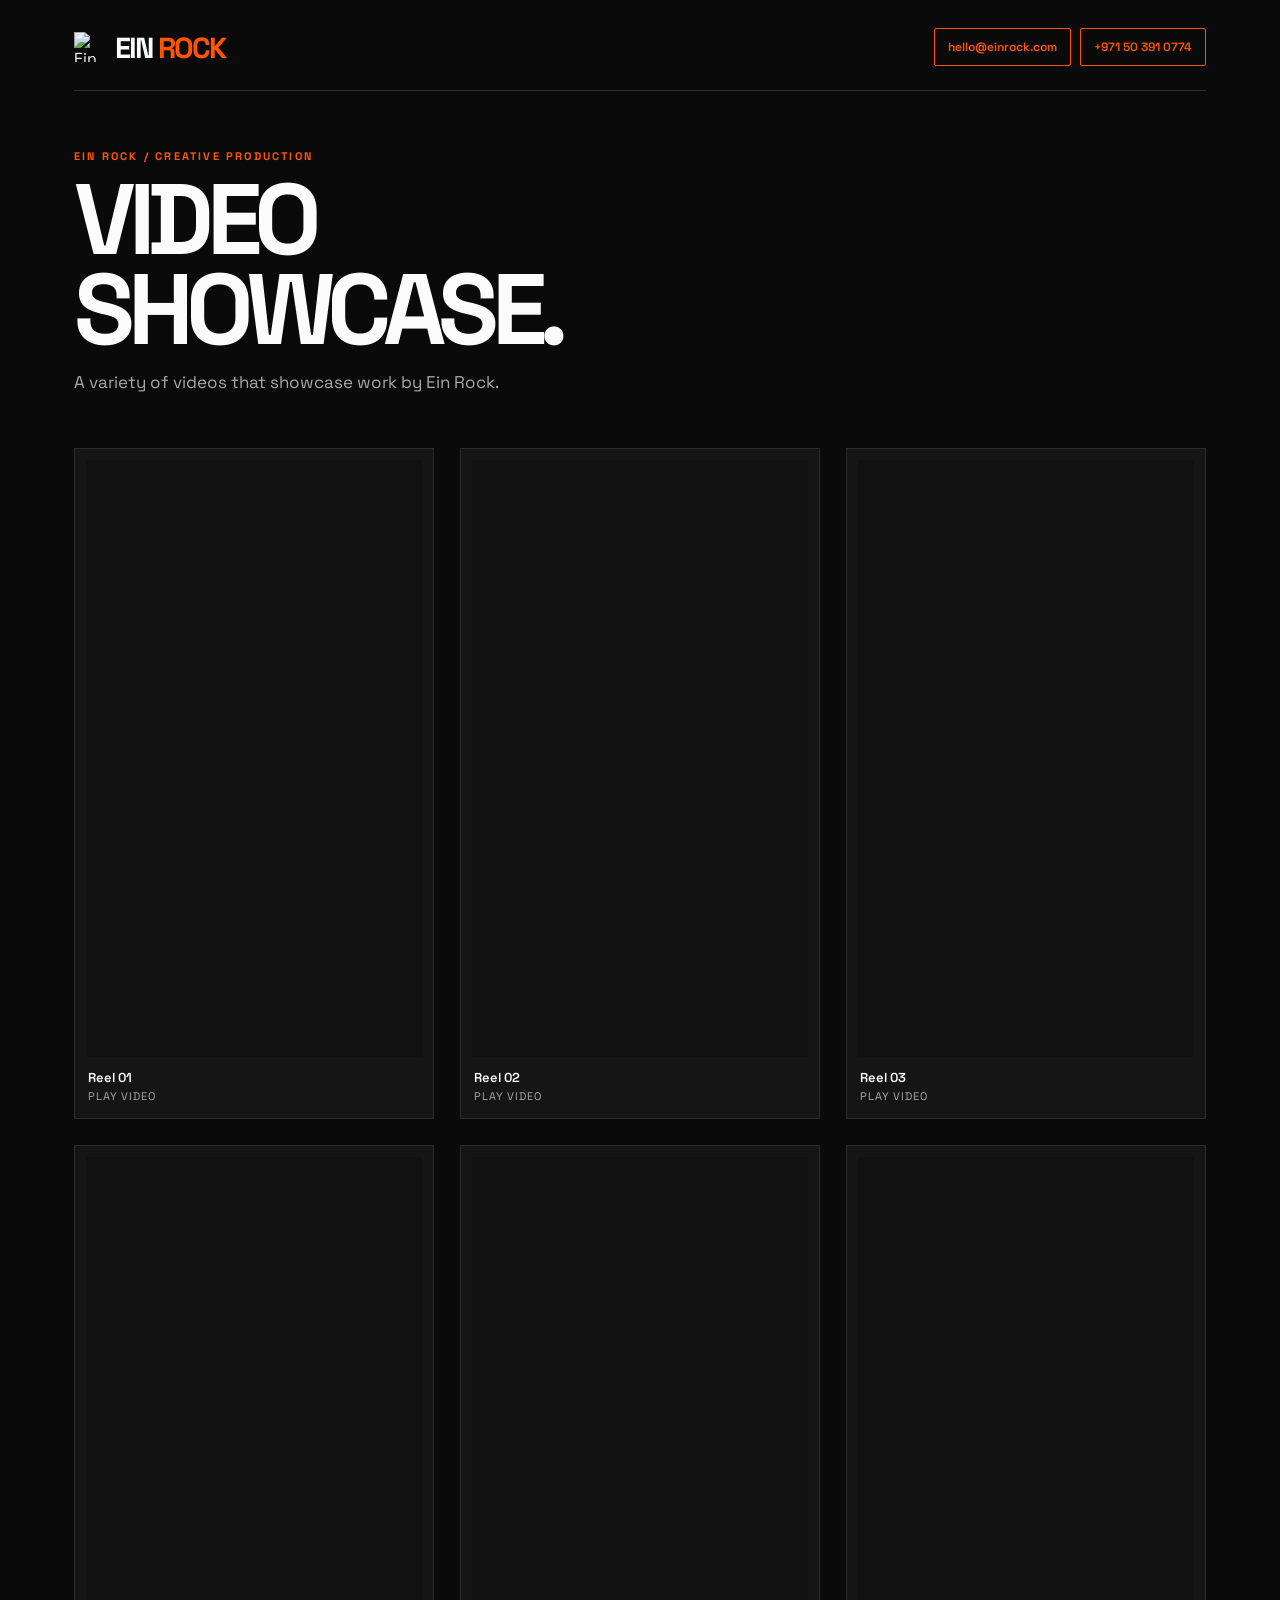
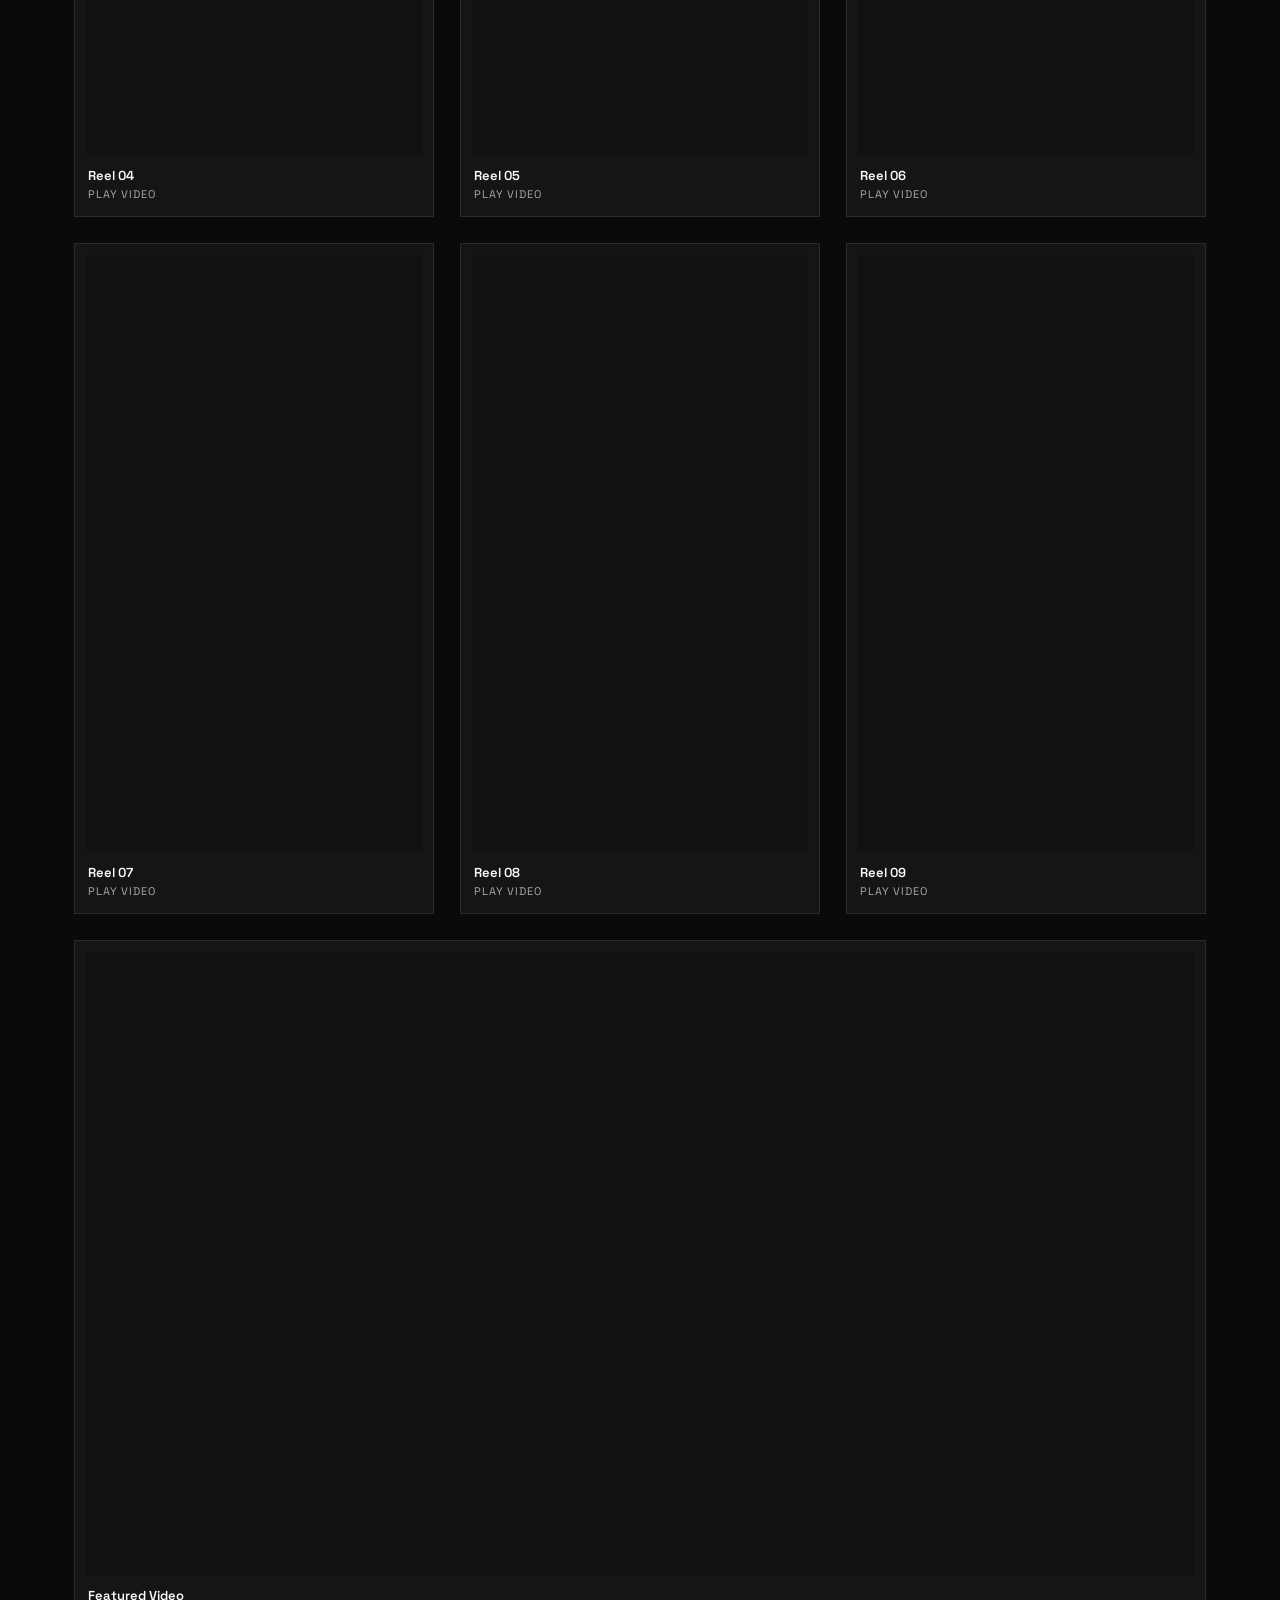
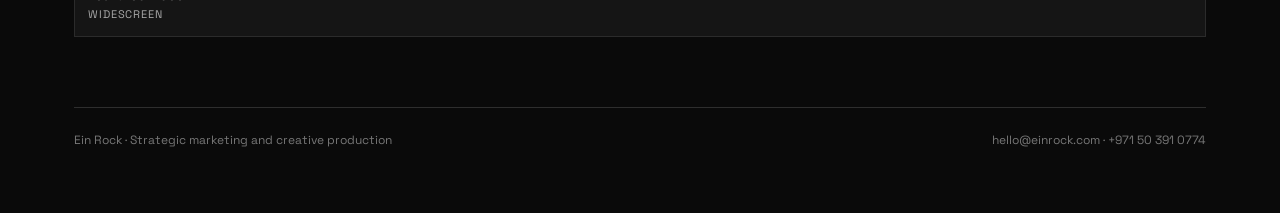
==== commit d485b8b6: "Make emergency video showcase the primary page" ====
--- a/index.html
+++ b/index.html
@@ -1,322 +1,55 @@
 <!doctype html>
-<html lang="en"><head><script>window["__codeletBootstrap__"]=JSON.parse('{"A":"A","B":"20260925-05-46ec85d","C":{"Abril Fatface":"YACgEZbkUVE,0","Alfa Slab One":"YACgEYS9sJU,0","Anton":"YACgEcYqQ-A,0","Archivo":"YACgEZulLoA,0","Arial Narrow":"YAGyDvJ_4Ts,0","Arial Rounded MT Bold":"YAFcfoaHu-s,0","Arial":"YAGyDvJ_4Ts,0","Avenir Next":"YAFcfmNq6UY,0","Baloo 2":"YADK30bC6HQ,0","Bebas Neue":"YACgESME5ew,0","Bricolage Grotesque":"YAFyMcdwzpc,0","Broken Glyph":"YADZ-exUkv0,0","Canva Sans":"YAFdJjTk5UU,1","Caveat":"YALBs2ploWQ,0","Comic Sans MS":"YAFcfvtOAUY,1","Cormorant Garamond":"YAFdJhX-538,0","Courier New":"YAGzXiGs0_8,0","Courier Prime":"YAD1aFjegN8,0","DM Sans":"YAD1aU3sLnI,0","DM Serif Display":"YAD1aYG82rc,0","Forum":"YACgEcnnqB4,0","Fraunces":"YAFdJpU7Kkk,0","Georgia":"YAGzXkO0pEM,0","Ghost Mono":"YAHQutsX00Q,0","Hanken Grotesk":"YAFcfhwp99E,0","Helvetica Neue":"YAFcf6CtJfI,0","Helvetica":"YAFcf6CtJfI,0","IBM Plex Mono":"YAFdJkmvhGI,0","Impact":"YAFcfnjI7Vk,0","Instrument Serif":"YAHFeOnZNEk,0","Inter":"YAFdJvSyp_k,3","Iowan Old Style":"YAGNIFa8j9o,0","Jacques Francois":"YADK3zbC6RM,0","JetBrains Mono":"YAFdJksXcAk,0","Josefin Sans":"YAFdJjvw9Ps,0","Lato":"YAFdJuFCnaw,0","Libre Baskerville":"YACgEUFdPdA,0","Lobster":"YAD8SnSjSFI,0","Lora":"YACgEXvxf8Q,0","Merriweather":"YACgEXvHxxs,0","Montserrat":"YAFdtQi73Xs,0","Nunito":"YAFdJoNRMmU,1","Oleo Script":"YACgEQQ14jI,0","Oswald":"YACgEQY10lw,0","Pacifico":"YADLjORQ1u4,0","Phantom Sans":"YAFdJvgJ5TU,0","Playfair Display":"YAFdJhem5V8,1","Plus Jakarta Sans":"YAGvf3_u0_Q,0","Poppins":"YAFdJjbTu24,1","Press Start 2P":"YAFyGr-8pmQ,0","Quicksand":"YAFdJpYtCxE,1","Raleway":"YAFdJhmxbVQ,1","Roboto Slab":"YAFdJswIKAg,0","Rockwell":"YAFcfyVZnN0,0","Rye":"YACgEdQP21k,0","Segoe UI":"YAHNdRD1Klw,0","Source Sans 3":"YAG4lO1Mj10,0","Source Serif 4":"YACgEfdj394,0","Space Grotesk":"YADZ-dYEmhg,0","Space Mono":"YADW1-vpsoc,0","Times New Roman":"YAGzXW3gftg,0","Times":"YAGzXW3gftg,0","Trebuchet MS":"YAFcfrglpVA,0","UV Display":"YAEdVfSSpYo,0","UV Sans":"YAFdJvgJ5TU,0","Ubuntu":"YACgERDU--Q,0","Verdana":"YAGzXTctYtQ,0","Work Sans":"YAGXhLOKv44,0","Yellowtail":"YACgEYG4kG4,0","ui-monospace":"YAD1aFjegN8,0","ui-sans-serif":"YACkoD1yZN0,0"}}');</script><script src="/_sdk/6542d56fbfe7a3eb.telemetry_sdk.js" integrity="sha512-ECdM0nK7EkwDuOqho2qxgyRQXyBHk9hZqRKMBr+Xsu6zjeHlt+qkO2N2YRiHN7Kg4e1fEHDhjIp4bGJYVypv1g=="></script>
-  <meta charset="UTF-8">
-  <meta name="viewport" content="width=device-width,initial-scale=1">
-  <meta name="theme-color" content="#0A0A0A">
-  <title>Ein Rock — Our films.</title>
-  <link href="https://fonts.googleapis.com/css2?family=Space+Grotesk:wght@400;500;600;700&amp;display=swap" rel="stylesheet">
-  <link rel="stylesheet" href="hero-fix.css">
-  <style>
-/*
-  EIN ROCK SOURCE SETTINGS
-  Content: edit selectable text through Canva.
-  Media: replace the selectable images; the ten video elements are labelled individually.
-  Theme: edit selectable backgrounds and text colors through Canva.
-  Typography: edit selectable text fonts, weights and sizes through Canva.
-  Layout: variables below control gutters, section gaps, phone sizing and offsets.
-  Animation: variables below control reveal, scan and pulse timing.
-  Interaction: motion button, hover and click-to-play behavior are below.
-  Accessibility: focus outlines and reduced-motion handling are below.
-  Mobile: breakpoint rules at the end of this stylesheet.
-  The Canva editing configuration cannot expose arbitrary CSS or video sources as
-  native settings. These source settings are grouped here rather than fake controls.
-*/
-:root{--ink:#0a0a0a;--charcoal:#262626;--paper:#fbfbfb;--muted:#b3b3b3;--accent:#ff5500;--line:rgba(251,251,251,.18);--page-gutter:clamp(20px,5vw,84px);--section-gap:clamp(88px,12vw,200px);--phone-radius:38px;--reveal-distance:28px;--motion-time:800ms;--circuit-opacity:.65;--scan-duration:9s;--pulse-duration:3s}
-*{box-sizing:border-box}html{scroll-behavior:smooth}body{margin:0;width:100%;color:var(--paper);font-family:"Space Grotesk",sans-serif;overflow-x:hidden}button,a{-webkit-tap-highlight-color:transparent}button{cursor:pointer}button:focus-visible,a:focus-visible,video:focus-visible{outline:3px solid var(--accent);outline-offset:4px}::selection{background:var(--accent);color:white}
-.site-shell{width:100%;overflow:hidden;isolation:isolate;position:relative}.site-shell:before{content:"";pointer-events:none;position:fixed;inset:0;z-index:40;opacity:.08;background:repeating-linear-gradient(0deg,transparent 0 3px,rgba(255,255,255,.07) 4px 5px)}
-.grain{position:fixed;inset:0;pointer-events:none;z-index:39;opacity:.055;width:100%;height:100%;object-fit:cover;mix-blend-mode:screen}.eyebrow{text-transform:uppercase;letter-spacing:.2em;font-size:11px;font-weight:700}
-.head{position:relative;z-index:12;display:flex;justify-content:space-between;align-items:center;gap:18px;padding:20px var(--page-gutter);border-bottom:1px solid var(--line)}.brand,.header-actions,.status{display:flex;align-items:center}.brand{gap:12px;min-width:0}.header-actions{gap:20px}.status{gap:9px;white-space:nowrap}.brand-logo{width:48px;height:48px;object-fit:contain;border-radius:8px;background:#fbfbfb;padding:5px}.brand-word{font-size:21px;font-weight:700;letter-spacing:-.05em;white-space:nowrap}.status-dot{width:7px;height:7px;background:var(--accent);border-radius:50%;box-shadow:0 0 16px var(--accent);animation:pulse var(--pulse-duration) infinite}.text-link{color:var(--paper);text-decoration:none;border-bottom:1px solid currentColor;padding-bottom:3px;font-size:12px;font-weight:700;text-transform:uppercase;letter-spacing:.12em}.plain-button{border:1px solid var(--line);border-radius:100px;background:rgba(255,255,255,.05);color:var(--paper);padding:10px 15px;font-size:12px}.plain-button:hover,.text-link:hover{border-color:var(--accent);color:var(--accent)}
-.hero{position:relative;min-height:calc(94 * min(var(--vh,1vh),1vh));padding:clamp(58px,8vw,130px) var(--page-gutter) 85px;overflow:hidden;isolation:isolate}.hero-light{position:absolute;pointer-events:none;inset:0;background:radial-gradient(440px circle at var(--mx,73%) var(--my,32%),rgba(255,85,0,.16),transparent 75%);z-index:0}.hero-art{position:absolute;z-index:0;right:clamp(-35px,2vw,60px);top:clamp(65px,6vw,125px);width:min(53vw,780px);aspect-ratio:1.07;pointer-events:none;transform:translate3d(var(--hx,0px),var(--hy,0px),0);transition:transform .55s cubic-bezier(.2,.75,.2,1)}.hero-art:before{content:"";position:absolute;inset:17%;background:radial-gradient(circle,rgba(255,85,0,.14),transparent 68%);filter:blur(25px);animation:breathe 7s ease-in-out infinite}.brain{position:absolute;inset:0;width:100%;height:100%;object-fit:contain;filter:drop-shadow(0 18px 45px rgba(0,0,0,.7)) drop-shadow(0 0 20px rgba(255,85,0,.2));animation:float 8s ease-in-out infinite}.circuit-field{position:absolute;inset:-9%;width:118%;height:118%;overflow:visible;opacity:var(--circuit-opacity);transform:translate3d(var(--cx,0px),var(--cy,0px),0) scale(1.015);transition:transform .6s cubic-bezier(.2,.75,.2,1);mix-blend-mode:screen}.circuit-field path{fill:none;stroke:var(--accent);stroke-width:.62;stroke-linecap:round;stroke-dasharray:2 10;filter:drop-shadow(0 0 3px var(--accent));animation:flow 8s linear infinite}.circuit-field path:nth-child(even){stroke:#ffb347;stroke-width:.42;stroke-dasharray:1 14;animation-direction:reverse;opacity:.68}.circuit-field circle{fill:var(--accent);stroke:#ffb347;stroke-width:.7;filter:drop-shadow(0 0 7px var(--accent));animation:node var(--pulse-duration) ease-in-out infinite}.hud-ring{position:absolute;inset:9%;border:1px solid rgba(255,85,0,.18);border-radius:50%;transform:translate3d(calc(var(--cx,0px)*.45),calc(var(--cy,0px)*.45),0) scaleX(1.08);animation:breathe 9s ease-in-out infinite}.hud-ring:before,.hud-ring:after{content:"";position:absolute;width:13px;height:13px;border-top:1px solid var(--accent);border-left:1px solid var(--accent)}.hud-ring:before{left:12%;top:12%}.hud-ring:after{right:12%;bottom:12%;transform:rotate(180deg)}.scan-trace{position:absolute;left:9%;right:9%;height:1px;top:20%;background:linear-gradient(90deg,transparent,rgba(255,85,0,.45),transparent);box-shadow:0 0 13px rgba(255,85,0,.3);animation:scan var(--scan-duration) linear infinite}
-.hero-inner{position:relative;z-index:1;max-width:1500px;margin:auto;pointer-events:none}.hero-inner a,.hero-inner button{pointer-events:auto}.hero h1{margin:clamp(40px,8vw,125px) 0 22px;font-weight:700;letter-spacing:-.09em;line-height:.88;font-size:clamp(88px,16vw,270px);position:relative;z-index:1}.hero h1 span{display:inline-block;animation:rise 1s both}.hero h1 span:nth-child(2){animation-delay:.15s}.hero-copy{max-width:440px;font-size:clamp(17px,2vw,23px);line-height:1.45;letter-spacing:-.025em;margin:0 0 45px;text-shadow:0 2px 15px #000}.charge{display:flex;align-items:center;gap:16px;max-width:310px}.charge-track{height:3px;background:#555;flex:1;overflow:hidden}.charge-fill{width:68%;height:100%;background:var(--accent);box-shadow:0 0 15px var(--accent);animation:charge 4s ease-in-out infinite alternate}.charge-value{font-family:monospace;font-size:12px;color:var(--accent)}.hero-bottom{display:flex;justify-content:space-between;align-items:end;gap:25px;margin-top:clamp(70px,13vw,180px)}.scroll-cue{font-size:11px;text-transform:uppercase;letter-spacing:.18em;writing-mode:vertical-rl}.wide-wrap{width:min(68%,930px);position:relative}.wide-frame{aspect-ratio:16/9;position:relative;overflow:hidden;border:1px solid #777;border-radius:12px;background:#30302c;box-shadow:0 35px 100px #0009,0 0 0 7px #ffffff0a}.wide-frame img{width:100%;height:100%;object-fit:cover;filter:brightness(.55) grayscale(.5)}.wide-frame:after,.screen:after{content:"";position:absolute;inset:0;pointer-events:none;background:linear-gradient(180deg,transparent 40%,#000b)}.frame-overlay{position:absolute;inset:auto 18px 18px;z-index:2;display:flex;align-items:end;justify-content:space-between;gap:12px}.play{display:inline-flex;align-items:center;justify-content:center;width:54px;height:54px;border:1px solid #fff9;border-radius:50%;background:var(--accent);color:#0a0a0a;flex:none;transition:transform .3s,box-shadow .3s}.play:hover,.play:focus-visible{transform:scale(1.12);box-shadow:0 0 30px rgba(255,85,0,.6)}.play svg{width:20px;height:20px}.frame-small{font-size:11px;letter-spacing:.13em;text-transform:uppercase}.direct-video{width:100%;margin-top:19px;border:1px solid #ffffff45;border-radius:10px;background:#151515;aspect-ratio:9/16;object-fit:cover}.wide-video{aspect-ratio:16/9;margin-top:16px}
-.portfolio{padding:var(--section-gap) var(--page-gutter) 0;position:relative}.section-top{max-width:1500px;margin:auto;display:flex;justify-content:space-between;gap:35px;align-items:end;padding-bottom:50px;border-bottom:1px solid var(--line)}.section-top h2{max-width:900px;font-size:clamp(56px,8.5vw,142px);font-weight:700;line-height:.99;letter-spacing:-.075em;margin:28px 0 0}.counter{font:12px monospace;white-space:nowrap;color:var(--accent)}.showcase{max-width:1500px;margin:auto;display:grid;grid-template-columns:repeat(12,1fr);gap:clamp(55px,7vw,120px) 3%;padding:95px 0 var(--section-gap)}.reel{grid-column:span 4;min-width:0;position:relative;transition:transform .55s ease}.reel:nth-child(3n+2){margin-top:140px}.reel:nth-child(3n+3){margin-top:65px}.reel-head{display:flex;justify-content:space-between;gap:8px;padding-bottom:15px;border-bottom:1px solid var(--line)}.reel-art{min-height:540px;display:grid;place-items:center;position:relative;padding:30px 12px;overflow:hidden;background:radial-gradient(ellipse at 50% 55%,#454844 0%,#292a29 42%,#222 75%);border:1px solid #ffffff20;margin-top:16px}.reel-art:before{content:"";position:absolute;inset:0;background:linear-gradient(115deg,transparent 20%,#ffffff08 49%,transparent 53%);pointer-events:none}.phone{width:min(76%,265px);aspect-ratio:9/18.8;position:relative;padding:7px;background:linear-gradient(118deg,#d8d8d5 0%,#555 6%,#111 17%,#777 48%,#161616 72%,#c8c8c4 100%);border:1px solid #d8d8d599;border-radius:var(--phone-radius);box-shadow:18px 28px 42px #000b,0 0 0 1px #fff3,inset 0 0 0 2px #101010;transition:transform .6s cubic-bezier(.2,.8,.2,1),filter .4s ease;z-index:1}.phone:before{content:"";position:absolute;z-index:5;top:8px;left:50%;width:31%;height:19px;transform:translateX(-50%);border-radius:14px;background:#050505;pointer-events:none}.phone:after{content:"";position:absolute;inset:2px;border:1px solid #fff2;border-radius:calc(var(--phone-radius) - 3px);pointer-events:none}.phone:hover,.reel:focus-within .phone,.reel.touch-active .phone{transform:translateY(-12px) rotate(0deg) scale(1.03)!important;filter:saturate(1.08) brightness(1.04)}.screen{position:relative;width:100%;height:100%;overflow:hidden;border-radius:calc(var(--phone-radius) - 9px);background:#151515;box-shadow:inset 0 0 0 1px #fff3,inset 0 0 22px #0008}.screen img{width:100%;height:100%;object-fit:cover;filter:brightness(.76)}.island{position:absolute;z-index:3;top:13px;left:50%;transform:translateX(-50%);width:30%;height:17px;background:#080808;border-radius:30px}.reflection{position:absolute;z-index:2;inset:0;pointer-events:none;background:linear-gradient(113deg,#fff2 0%,transparent 23%,transparent 75%,#fff1 100%)}.screen .play{position:absolute;z-index:4;bottom:17px;right:15px;width:45px;height:45px}.inline-video{position:absolute;z-index:3;inset:0;width:100%;height:100%;object-fit:cover;background:#151515}.placeholder-tag{position:absolute;z-index:4;bottom:24px;left:14px;max-width:70%;font-size:9px;font-weight:700;line-height:1.4;letter-spacing:.1em;text-transform:uppercase;color:white}.reel-meta{padding:19px 1px 0}.reel-meta h3{margin:9px 0 8px;font-size:clamp(28px,3vw,43px);font-weight:700;line-height:1.1;letter-spacing:-.05em}.reel-meta p{margin:0;line-height:1.5;font-size:13px}
-.reel:nth-child(1) .phone{transform:rotate(-7deg)}.reel:nth-child(2) .phone{transform:translateY(-15px)}.reel:nth-child(3) .phone{transform:rotate(10deg)}.reel:nth-child(6) .phone{transform:translateY(16px) rotate(-3deg)}.reel:nth-child(7) .phone{transform:rotate(4deg)}.reel:nth-child(9) .phone{transform:rotate(-5deg) scale(.94)}
-.reveal{opacity:0;transform:translateY(var(--reveal-distance));transition:opacity var(--motion-time) ease,transform var(--motion-time) cubic-bezier(.2,.7,.2,1)}.reveal.visible{opacity:1;transform:translateY(0)}.cta{min-height:610px;display:flex;flex-direction:column;justify-content:center;padding:110px var(--page-gutter);background:var(--accent);color:var(--ink);position:relative;overflow:hidden}.cta:after{content:"";position:absolute;width:40vw;aspect-ratio:1;right:-8%;top:-30%;border:1px solid #1d1d1d45;border-radius:50%;box-shadow:0 0 0 45px #1d1d1d08,0 0 0 90px #1d1d1d08;pointer-events:none}.cta h2{position:relative;z-index:1;max-width:1050px;margin:15px 0 34px;font-size:clamp(58px,10vw,160px);font-weight:700;line-height:.9;letter-spacing:-.075em}.cta-button{position:relative;z-index:1;display:inline-flex;align-items:center;justify-content:space-between;gap:50px;padding:20px 25px;width:fit-content;min-width:210px;border:0;border-radius:100px;background:var(--ink);color:var(--paper);font-weight:700}.cta-button:hover{box-shadow:0 10px 30px #0a0a0a55;transform:translateY(-2px)}.contact-note{margin-top:20px;max-width:440px;padding:18px 20px;border:1px solid #1d1d1d50;border-radius:10px;position:relative;z-index:2}.footer{padding:35px var(--page-gutter) 55px;display:flex;justify-content:space-between;gap:22px;flex-wrap:wrap;align-items:center}.footer-signoff:before{content:"";display:inline-block;width:7px;height:7px;margin-right:9px;border-radius:50%;background:#ff5500;vertical-align:middle}.footer-links{display:flex;gap:20px}.footer a{color:inherit;text-underline-offset:5px}.floating-nav{position:fixed;z-index:35;bottom:20px;right:20px;display:flex;align-items:center;gap:8px;background:#252525ee;border:1px solid #ffffff3d;border-radius:100px;padding:7px 9px 7px 15px;box-shadow:0 10px 35px #0008;backdrop-filter:blur(18px)}.progress-bar{width:55px;height:3px;background:#666;border-radius:3px;overflow:hidden}.progress-bar span{display:block;width:0;height:100%;background:var(--accent)}.floating-nav a{display:grid;place-items:center;width:34px;height:34px;border-radius:50%;color:var(--accent)}.wave{height:13px;display:flex;align-items:center;gap:2px;margin-left:8px}.wave b{width:2px;height:5px;background:var(--accent);transition:height .2s}.reel:hover .wave b:nth-child(odd),.reel:focus-within .wave b:nth-child(odd),.reel.touch-active .wave b:nth-child(odd){height:13px}.reel:hover .wave b:nth-child(even),.reel:focus-within .wave b:nth-child(even),.reel.touch-active .wave b:nth-child(even){height:8px}
-.modal{position:fixed;z-index:90;inset:0;display:grid;place-items:center;background:#080808ed;padding:70px 20px 24px;backdrop-filter:blur(20px)}.modal[hidden],[hidden]{display:none!important}.modal-inner{width:min(100%,1000px);position:relative}.modal-close{position:absolute;top:-54px;right:0;border:1px solid #fff6;background:#292929;color:white;border-radius:100px;padding:10px 17px}.modal video{width:100%;max-height:calc(76 * min(var(--vh,1vh),1vh));background:#090909;border-radius:12px}.modal-message{padding:70px 30px;border:1px solid #fff5;border-radius:12px;text-align:center;background:#222}.modal-message h2{font-size:clamp(26px,4vw,38px);font-weight:700}.intro{position:fixed;z-index:80;inset:0;background:#0a0a0a;display:grid;place-items:center;animation:introOut .8s 1.05s forwards;pointer-events:none}.intro-mark{color:var(--accent);letter-spacing:.3em;font-size:12px;text-transform:uppercase;animation:rise .7s both}
-@keyframes rise{from{opacity:0;transform:translateY(28px)}to{opacity:1;transform:translateY(0)}}@keyframes pulse{50%{opacity:.4;box-shadow:0 0 2px var(--accent)}}@keyframes charge{to{width:94%}}@keyframes introOut{to{opacity:0;visibility:hidden}}@keyframes float{50%{transform:translateY(-9px)}}@keyframes breathe{50%{opacity:.45;transform:scale(1.035)}}@keyframes flow{to{stroke-dashoffset:-192}}@keyframes node{50%{opacity:.25;r:2}}@keyframes scan{from{top:16%;opacity:0}15%{opacity:.65}85%{opacity:.45}to{top:83%;opacity:0}}
-@media(max-width:900px){.showcase{grid-template-columns:repeat(2,minmax(0,1fr));gap:65px 22px}.reel{grid-column:span 1!important;margin-top:0!important}.reel-art{min-height:480px}.hero-bottom{align-items:center}.wide-wrap{width:78%}.hero-art{width:min(62vw,630px);right:-8%;top:90px;opacity:.9}}
-@media(max-width:620px){.head{padding-top:15px;padding-bottom:15px;flex-wrap:wrap}.brand-logo{width:38px;height:38px}.brand-word{font-size:18px}.header-actions{gap:9px}.header-actions .text-link{display:none}.plain-button{padding:9px 11px;font-size:10px}.status{font-size:10px;letter-spacing:.08em}.hero{min-height:auto;padding-top:37px;padding-bottom:80px}.hero-art{position:relative;top:auto;right:auto;width:min(100%,460px);margin:-15px auto -20px;aspect-ratio:1.07}.hero-inner{display:contents}.hero .positioning{position:relative;z-index:2;margin:0}.hero h1{position:relative;margin:0 0 20px;font-size:clamp(64px,17vw,110px);overflow-wrap:anywhere}.hero-copy{position:relative;font-size:17px;margin-bottom:30px}.hero-bottom{display:block;margin-top:54px}.wide-wrap{width:100%}.scroll-cue{display:none}.frame-overlay{inset:auto 12px 12px}.frame-overlay .play{width:46px;height:46px}.section-top{display:block;padding-bottom:30px}.section-top h2{font-size:clamp(49px,12vw,78px)}.counter{display:block;margin-top:20px}.showcase{display:block;padding-top:35px}.reel{margin:0 0 75px!important}.reel-art{min-height:clamp(400px,115vw,530px)}.phone{width:min(70%,255px)}.cta{min-height:490px;padding-top:85px;padding-bottom:85px}.cta h2{font-size:clamp(48px,12vw,76px)}.footer{padding-bottom:100px}.floating-nav{bottom:12px;right:12px}.modal-message{padding:45px 20px}}
-@media(max-width:360px){.head{gap:10px}.status{display:none}.hero h1{font-size:60px}.charge{gap:9px}.charge .eyebrow{font-size:9px}}
-@media(prefers-reduced-motion:reduce){*,*:before,*:after{animation-duration:.01ms!important;animation-iteration-count:1!important;scroll-behavior:auto!important;transition-duration:.01ms!important}.intro{display:none}.reveal{opacity:1;transform:none}.scan-trace{display:none}}
-body.reduce-motion *,body.reduce-motion *:before,body.reduce-motion *:after{animation-duration:.01ms!important;animation-iteration-count:1!important;scroll-behavior:auto!important;transition-duration:.01ms!important}body.reduce-motion .intro,body.reduce-motion .scan-trace{display:none}body.reduce-motion .reveal{opacity:1;transform:none}
+<html lang="en">
+<head>
+<meta charset="utf-8">
+<meta name="viewport" content="width=device-width,initial-scale=1">
+<title>Ein Rock | Video Showcase</title>
+<link rel="icon" href="https://www.einrock.com/favicon.ico">
+<link href="https://fonts.googleapis.com/css2?family=Space+Grotesk:wght@400;500;600;700&display=swap" rel="stylesheet">
+<style>
+:root{--black:#0a0a0a;--charcoal:#262626;--white:#fbfbfb;--muted:#a8a8a8;--orange:#ff5500}
+*{box-sizing:border-box}html{scroll-behavior:smooth}body{margin:0;background:var(--black);color:var(--white);font-family:"Space Grotesk",Arial,sans-serif}
+body:before{content:"";position:fixed;inset:0;pointer-events:none;z-index:10;opacity:.025;background:repeating-linear-gradient(0deg,transparent 0 3px,rgba(255,255,255,.08) 4px 5px)}
+.wrap{max-width:1180px;margin:auto;padding:28px 24px 65px}
+header{display:flex;justify-content:space-between;align-items:center;gap:24px;padding-bottom:24px;border-bottom:1px solid #ffffff25}
+.brand{display:flex;align-items:center;gap:11px;text-decoration:none;color:var(--white)}
+.brand img{width:30px;height:30px;object-fit:contain;display:block}
+.logo{font-size:29px;font-weight:700;letter-spacing:-1.8px}.logo span{color:var(--orange)}
+.contact{display:flex;gap:9px;align-items:center}
+.contact a{display:inline-flex;align-items:center;min-height:38px;padding:0 13px;border:1px solid var(--orange);background:transparent;color:var(--orange);text-decoration:none;font-size:12px;font-weight:600;border-radius:2px;transition:.2s}
+.contact a:hover{background:var(--orange);color:var(--black)}
+.kicker{color:var(--orange);font-size:11px;font-weight:700;text-transform:uppercase;letter-spacing:.2em;margin-top:58px}
+h1{font-size:clamp(50px,8vw,100px);line-height:.9;letter-spacing:-.075em;margin:12px 0 16px}.sub{color:var(--muted);font-size:17px;margin:0}
+.grid{display:grid;grid-template-columns:repeat(3,1fr);gap:26px;margin-top:55px}
+.card{background:#151515;border:1px solid #ffffff18;padding:11px;transition:border-color .25s,transform .25s}.card:hover{border-color:#ff550080;transform:translateY(-3px)}
+.frame{width:100%;aspect-ratio:9/16;background:#111;overflow:hidden}.frame iframe{width:100%;height:100%;border:0;display:block}
+.card h2{font-size:13px;margin:12px 2px 3px;font-weight:600}.card p{font-size:11px;color:var(--muted);margin:0 2px 4px;text-transform:uppercase;letter-spacing:.08em}
+.wide{grid-column:1/-1}.wide .frame{aspect-ratio:16/9}
+footer{margin-top:70px;padding-top:24px;border-top:1px solid #ffffff25;color:#777;font-size:12px;display:flex;justify-content:space-between;gap:20px;flex-wrap:wrap}
+@media(max-width:760px){.grid{grid-template-columns:repeat(2,1fr)}.contact a{font-size:11px;padding:0 9px}}
+@media(max-width:500px){header{align-items:flex-start}.contact{flex-direction:column;align-items:flex-end;gap:5px}.contact a{min-height:32px;font-size:10px}.grid{grid-template-columns:1fr}.wide{grid-column:auto}.wrap{padding-left:18px;padding-right:18px}}
 </style>
-  <script src="https://cdn.jsdelivr.net/npm/lucide@0.577.0/dist/umd/lucide.min.js" type="text/javascript"></script>
-  <script src="https://cdn.tailwindcss.com/3.4.17" type="text/javascript"></script>
-  <script src="/_sdk/6c2ecc939521f244.data_sdk.js" type="text/javascript" integrity="sha512-gRx8s+XsZDN6mSIQu2sivLZysbV0WHhb5kXNUWlgVb5lCMU1foJYukyMEDPv8Tnoocb8iwqB4XdRrWc7oEGzIQ=="></script>
-  <script src="/_sdk/ef0304cb8c7ed696.editing_sdk.js" type="text/javascript" integrity="sha512-kmL9L5Yuj57MQaequKbMA3aGpT/5lBUp10iGA3e3qnmMLs2ZZQ0poCcIfdd5rTgrhEvNPe4HK0ohePW7ZpgAFg=="></script>
-  <script src="/_sdk/ddcab3e45959c817.resizing_sdk.js" type="text/javascript" integrity="sha512-VAviUKfZVzugWBSeULYjSljTX+nb84wc6Zzbx5GQaQgh6X2ISSjXi8eIiCDGdwDh10esJMY0+QFQgUy9NcrTlQ=="></script>
- </head>
- <body data-template-id="__page-root" style="background: rgb(10, 10, 10);">
-  <div class="site-shell w-full">
-   <img data-template-id="grain-texture" class="canva-image grain" loading="lazy" aria-hidden="true" src="https://images.pexels.com/photos/18599094/pexels-photo-18599094.jpeg?auto=compress&amp;cs=tinysrgb&amp;w=800" alt="Subtle grain texture">
-   <div class="intro" aria-hidden="true"><span data-template-id="intro-label" class="canva-text intro-mark" style="color: rgb(255, 85, 0); font-weight: 600; font-style: normal; font-size: 16px;">Studio live</span>
-   </div>
-   <header class="head">
-    <div class="brand"><img data-template-id="brand-logo" class="canva-image brand-logo" loading="lazy" src="canva://MAHWFo-kGRw/1" alt="Orange illuminated brain merging with dark rock and circuitry"><span data-template-id="brand-name" class="canva-text brand-word" style="color: rgb(251, 251, 251); font-weight: 700; font-style: normal; font-size: 21px;">Ein Rock</span>
-    </div>
-    <div class="header-actions"><span class="status"><span class="status-dot" aria-hidden="true"></span><span data-template-id="studio-status" class="canva-text eyebrow" style="color: rgb(251, 251, 251); font-weight: 600; font-style: normal; font-size: 16px;">live</span></span><a data-template-id="portfolio-link" class="canva-link text-link" href="#portfolio" style="color: rgb(251, 251, 251); font-weight: 600; font-style: normal; font-size: 16px;">SHOWCASE</a><button id="motion-toggle" class="plain-button" type="button" aria-pressed="false"><span data-template-id="motion-reduce-label" class="canva-text" style="color: rgb(255, 85, 0); font-weight: 400; font-style: normal; font-size: 16px;">Start Project
-</span><span data-template-id="motion-enable-label" class="canva-text" hidden="" style="color: rgb(251, 251, 251); font-weight: 600; font-style: normal; font-size: 16px;">Enable motion</span></button>
-    </div>
-   </header>
-   <main>
-    <section id="top" class="hero" aria-labelledby="hero-title">
-     <div class="hero-light" aria-hidden="true"></div>
-     <div class="hero-art" aria-hidden="true">
-      <div class="hero-glow"></div>
-      <svg class="hero-tech-lines" viewBox="0 0 800 750" aria-hidden="true">
-       <path d="M0 180 H105 L164 121 H250 L292 79 H380"></path>
-       <path d="M0 515 H95 L151 459 H235 L286 408 H342"></path>
-       <path d="M800 145 H690 L634 201 H554 L510 245 H447"></path>
-       <path d="M800 520 H708 L650 462 H572 L520 410 H468"></path>
-       <path d="M118 0 V78 L164 124"></path>
-       <path d="M685 750 V674 L636 625"></path>
-       <circle cx="164" cy="121" r="3"></circle><circle cx="151" cy="459" r="3"></circle>
-       <circle cx="634" cy="201" r="3"></circle><circle cx="650" cy="462" r="3"></circle>
-      </svg>
-      <img data-template-id="hero-brain" class="canva-image brain" loading="lazy" src="hero-brain.png" alt="Orange illuminated brain merging with dark rock and circuitry">
-     </div>
-     <div class="hero-inner">
-      <p data-template-id="positioning" class="canva-text eyebrow positioning" style="color: rgb(255, 85, 0);"><span aria-hidden="true" style="display:inline-block;width:7px;height:7px;margin-right:9px;border-radius:50%;background:#ff5500;vertical-align:middle;"></span><span data-template-id="positioning-text" class="canva-text" style="color: rgb(255, 85, 0); font-weight: 600; font-style: normal; font-size: 16px;">We do marketing... properly.</span></p>
-      <h1 id="hero-title"><span data-template-id="hero-word-one" class="canva-text" style="color: rgb(251, 251, 251); font-weight: 700; font-style: normal; font-size: 16px;">Our</span> <span data-template-id="hero-word-two" class="canva-text" style="color: rgb(251, 251, 251); font-weight: 700; font-style: normal; font-size: 16px;">films.</span></h1>
-      <p data-template-id="hero-copy" class="canva-text hero-copy" style="color: rgb(251, 251, 251); font-weight: 600; font-style: normal; font-size: 16px;">A small but fierce video portfolio. Real stories, built on ideas that actually land.</p>
-      <div class="charge" role="img" aria-label="Animated creative charge meter"><span data-template-id="charge-label" class="canva-text eyebrow" style="color: rgb(255, 85, 0); font-weight: 600; font-style: normal; font-size: 16px;">Creative charge</span>
-       <div class="charge-track">
-        <div class="charge-fill"></div>
-       </div><span class="charge-value">↗</span>
-      </div>
-      <div class="hero-bottom"><span data-template-id="scroll-label" class="canva-text scroll-cue" style="color: rgb(179, 179, 179); font-weight: 600; font-style: normal; font-size: 16px;">Scroll to explore ↓</span>
-       <div class="wide-wrap">
-        <div data-template-id="wide-frame" class="canva-card wide-frame" style="background: rgb(48, 48, 44);"><img data-template-id="wide-poster" class="canva-image" loading="lazy" src="https://images.pexels.com/photos/1670187/pexels-photo-1670187.jpeg?auto=compress&amp;cs=tinysrgb&amp;w=1920" alt="Sharp Dolomites peaks at twilight">
-         <div class="frame-overlay">
-          <div><span data-template-id="wide-number" class="canva-text frame-small" style="color: rgb(251, 251, 251); font-weight: 600; font-style: normal; font-size: 16px;">00 / WIDESCREEN</span><br><span data-template-id="wide-title" class="canva-text" style="color: rgb(251, 251, 251); font-weight: 700; font-style: normal; font-size: 16px;">Cinematic film placeholder</span>
-          </div><button data-template-id="wide-play" type="button" class="canva-button play open-video" data-video="wide-video" aria-label="Open widescreen video" style="background: rgb(255, 85, 0); color: rgb(10, 10, 10);"><i data-lucide="play" aria-hidden="true"></i></button>
-         </div>
-        </div>
-        <video id="wide-video" data-template-id="wide-video" class="canva-video direct-video wide-video" controls="" playsinline="" preload="metadata" hidden="" aria-label="Widescreen film" style="background: rgb(21, 21, 21); color: rgb(251, 251, 251);"></video>
-       </div>
-      </div>
-     </div>
-    </section>
-    <section id="portfolio" class="portfolio" aria-labelledby="portfolio-title">
-     <div class="section-top reveal">
-      <div>
-       <p data-template-id="portfolio-kicker" class="canva-text eyebrow" style="color: rgb(255, 85, 0); font-weight: 600; font-style: normal; font-size: 16px;">VIDEO PLAYBACK / 01—09</p>
-       <h2 id="portfolio-title" data-template-id="portfolio-heading" class="canva-text" style="color: rgb(251, 251, 251); font-weight: 700; font-style: normal; font-size: 24px;">Every story gets its own stage.</h2>
-      </div><span data-template-id="portfolio-counter" class="canva-text counter" style="color: rgb(255, 85, 0); font-weight: 600; font-style: normal; font-size: 16px;">↓ EXPLORE REELS</span>
-     </div>
-     <div class="showcase">
-      <article class="reel reveal">
-       <div class="reel-head"><span data-template-id="reel-1-number" class="canva-text eyebrow" style="color: rgb(255, 85, 0); font-weight: 600; font-style: normal; font-size: 16px;">01 / 09</span><span class="wave" aria-hidden="true"><b></b><b></b><b></b><b></b><b></b></span>
-       </div>
-       <div data-template-id="reel-1-stage" class="canva-card reel-art" style="background: radial-gradient(rgb(69, 72, 68), rgb(34, 34, 34));">
-        <div class="phone">
-         <div class="screen"><img data-template-id="reel-1-poster" class="canva-image" loading="lazy" src="canva://MAHVcXHJaGk/1" alt="image.png">
-          <video id="reel-1-video" data-template-id="reel-1-video" class="canva-video inline-video" controls="" playsinline="" preload="metadata" hidden="" aria-label="Project 01 video" style="background: rgb(21, 21, 21); color: rgb(251, 251, 251);"></video><span class="island"></span><span class="reflection"></span><span data-template-id="reel-1-placeholder" class="canva-text placeholder-tag" style="color: rgb(255, 255, 255); font-weight: 600; font-style: normal; font-size: 16px;">Editable reel / 9:16</span><button data-template-id="reel-1-play" class="canva-button play open-video" type="button" data-video="reel-1-video" aria-label="Play reel 1" style="background: rgb(255, 85, 0); color: rgb(10, 10, 10);"><i data-lucide="play" aria-hidden="true"></i></button>
-         </div>
-        </div>
-       </div>
-       <div class="reel-meta"><span data-template-id="reel-1-category" class="canva-text eyebrow" style="color: rgb(255, 85, 0); font-weight: 600; font-style: normal; font-size: 16px;">REAL ESTATE / Reel</span>
-        <h3 data-template-id="reel-1-title" class="canva-text" style="color: rgb(251, 251, 251); font-weight: 700; font-style: normal; font-size: 19px;">Project 01</h3>
-        <p data-template-id="reel-1-description" class="canva-text" style="color: rgb(179, 179, 179); font-weight: 600; font-style: normal; font-size: 16px;">Your story goes here.</p>
-       </div>
-      </article>
-      <article class="reel reveal">
-       <div class="reel-head"><span data-template-id="reel-2-number" class="canva-text eyebrow" style="color: rgb(255, 85, 0); font-weight: 600; font-style: normal; font-size: 16px;">02 / 09</span><span class="wave" aria-hidden="true"><b></b><b></b><b></b><b></b><b></b></span>
-       </div>
-       <div data-template-id="reel-2-stage" class="canva-card reel-art" style="background: radial-gradient(rgb(182, 174, 131), rgb(32, 32, 32));">
-        <div class="phone">
-         <div class="screen"><img data-template-id="reel-2-poster" class="canva-image" loading="lazy" src="https://images.pexels.com/photos/12950669/pexels-photo-12950669.jpeg" alt="Artistic portrait against a dark studio background"><span class="island"></span><span class="reflection"></span><span data-template-id="reel-2-placeholder" class="canva-text placeholder-tag" style="color: rgb(255, 255, 255); font-weight: 600; font-style: normal; font-size: 16px;">Editable reel / 9:16</span><button data-template-id="reel-2-play" class="canva-button play open-video" type="button" data-video="reel-2-video" aria-label="Open reel 2" style="background: rgb(255, 85, 0); color: rgb(10, 10, 10);"><i data-lucide="play" aria-hidden="true"></i></button>
-         </div>
-        </div>
-       </div>
-       <div class="reel-meta"><span data-template-id="reel-2-category" class="canva-text eyebrow" style="color: rgb(255, 85, 0); font-weight: 600; font-style: normal; font-size: 16px;">DENTAL / Reel</span>
-        <h3 data-template-id="reel-2-title" class="canva-text" style="color: rgb(251, 251, 251); font-weight: 700; font-style: normal; font-size: 19px;">Project 02</h3>
-        <p data-template-id="reel-2-description" class="canva-text" style="color: rgb(179, 179, 179); font-weight: 600; font-style: normal; font-size: 16px;">Your story goes here.</p>
-       </div>
-       <video id="reel-2-video" data-template-id="reel-2-video" class="canva-video direct-video" controls="" playsinline="" preload="metadata" hidden="" aria-label="Project 02 video" style="background: rgb(21, 21, 21); color: rgb(251, 251, 251);"></video>
-      </article>
-      <article class="reel reveal">
-       <div class="reel-head"><span data-template-id="reel-3-number" class="canva-text eyebrow" style="color: rgb(255, 85, 0); font-weight: 600; font-style: normal; font-size: 16px;">03 / 09</span><span class="wave" aria-hidden="true"><b></b><b></b><b></b><b></b><b></b></span>
-       </div>
-       <div data-template-id="reel-3-stage" class="canva-card reel-art" style="background: linear-gradient(135deg, rgb(84, 81, 76), rgb(29, 29, 29));">
-        <div class="phone">
-         <div class="screen"><img data-template-id="reel-3-poster" class="canva-image" loading="lazy" src="https://images.pexels.com/photos/14148652/pexels-photo-14148652.jpeg" alt="Sandstone formations with deep shadows"><span class="island"></span><span class="reflection"></span><span data-template-id="reel-3-placeholder" class="canva-text placeholder-tag" style="color: rgb(255, 255, 255); font-weight: 600; font-style: normal; font-size: 16px;">Editable reel / 9:16</span><button data-template-id="reel-3-play" class="canva-button play open-video" type="button" data-video="reel-3-video" aria-label="Open reel 3" style="background: rgb(255, 85, 0); color: rgb(10, 10, 10);"><i data-lucide="play" aria-hidden="true"></i></button>
-         </div>
-        </div>
-       </div>
-       <div class="reel-meta"><span data-template-id="reel-3-category" class="canva-text eyebrow" style="color: rgb(255, 85, 0); font-weight: 600; font-style: normal; font-size: 16px;">Tilted gallery / Reel</span>
-        <h3 data-template-id="reel-3-title" class="canva-text" style="color: rgb(251, 251, 251); font-weight: 700; font-style: normal; font-size: 19px;">Project 03</h3>
-        <p data-template-id="reel-3-description" class="canva-text" style="color: rgb(179, 179, 179); font-weight: 600; font-style: normal; font-size: 16px;">Your story goes here.</p>
-       </div>
-       <video id="reel-3-video" data-template-id="reel-3-video" class="canva-video direct-video" controls="" playsinline="" preload="metadata" hidden="" aria-label="Project 03 video" style="background: rgb(21, 21, 21); color: rgb(251, 251, 251);"></video>
-      </article>
-      <article class="reel reveal">
-       <div class="reel-head"><span data-template-id="reel-4-number" class="canva-text eyebrow" style="color: rgb(255, 85, 0); font-weight: 600; font-style: normal; font-size: 16px;">04 / 09</span><span class="wave" aria-hidden="true"><b></b><b></b><b></b><b></b><b></b></span>
-       </div>
-       <div data-template-id="reel-4-stage" class="canva-card reel-art" style="background: linear-gradient(90deg, rgb(40, 40, 40), rgb(50, 50, 50));">
-        <div class="phone">
-         <div class="screen"><img data-template-id="reel-4-poster" class="canva-image" loading="lazy" src="https://images.pexels.com/photos/11320126/pexels-photo-11320126.jpeg" alt="Dramatic studio portrait under red light"><span class="island"></span><span class="reflection"></span><span data-template-id="reel-4-placeholder" class="canva-text placeholder-tag" style="color: rgb(255, 255, 255); font-weight: 600; font-style: normal; font-size: 16px;">Editable reel / 9:16</span><button data-template-id="reel-4-play" class="canva-button play open-video" type="button" data-video="reel-4-video" aria-label="Open reel 4" style="background: rgb(255, 85, 0); color: rgb(10, 10, 10);"><i data-lucide="play" aria-hidden="true"></i></button>
-         </div>
-        </div>
-       </div>
-       <div class="reel-meta"><span data-template-id="reel-4-category" class="canva-text eyebrow" style="color: rgb(255, 85, 0); font-weight: 600; font-style: normal; font-size: 16px;">.... / Reel</span>
-        <h3 data-template-id="reel-4-title" class="canva-text" style="color: rgb(251, 251, 251); font-weight: 700; font-style: normal; font-size: 19px;">Project 04</h3>
-        <p data-template-id="reel-4-description" class="canva-text" style="color: rgb(179, 179, 179); font-weight: 600; font-style: normal; font-size: 16px;">Your story goes here.</p>
-       </div>
-       <video id="reel-4-video" data-template-id="reel-4-video" class="canva-video direct-video" controls="" playsinline="" preload="metadata" hidden="" aria-label="Project 04 video" style="background: rgb(21, 21, 21); color: rgb(251, 251, 251);"></video>
-      </article>
-      <article class="reel reveal">
-       <div class="reel-head"><span data-template-id="reel-5-number" class="canva-text eyebrow" style="color: rgb(255, 85, 0); font-weight: 600; font-style: normal; font-size: 16px;">05 / 09</span><span class="wave" aria-hidden="true"><b></b><b></b><b></b><b></b><b></b></span>
-       </div>
-       <div data-template-id="reel-5-stage" class="canva-card reel-art" style="background: linear-gradient(0deg, rgb(25, 22, 21), rgb(41, 33, 29));">
-        <div class="phone">
-         <div class="screen"><img data-template-id="reel-5-poster" class="canva-image" loading="lazy" src="https://images.pexels.com/photos/3062541/pexels-photo-3062541.jpeg?auto=compress&amp;cs=tinysrgb&amp;w=800" alt="Film crew operating a camera on a city street"><span class="island"></span><span class="reflection"></span><span data-template-id="reel-5-placeholder" class="canva-text placeholder-tag" style="color: rgb(255, 255, 255); font-weight: 600; font-style: normal; font-size: 16px;">Editable reel / 9:16</span><button data-template-id="reel-5-play" class="canva-button play open-video" type="button" data-video="reel-5-video" aria-label="Open reel 5" style="background: rgb(255, 85, 0); color: rgb(10, 10, 10);"><i data-lucide="play" aria-hidden="true"></i></button>
-         </div>
-        </div>
-       </div>
-       <div class="reel-meta"><span data-template-id="reel-5-category" class="canva-text eyebrow" style="color: rgb(255, 85, 0); font-weight: 600; font-style: normal; font-size: 16px;">.... / Reel</span>
-        <h3 data-template-id="reel-5-title" class="canva-text" style="color: rgb(251, 251, 251); font-weight: 700; font-style: normal; font-size: 19px;">Project 05</h3>
-        <p data-template-id="reel-5-description" class="canva-text" style="color: rgb(179, 179, 179); font-weight: 600; font-style: normal; font-size: 16px;">Your story goes here.</p>
-       </div>
-       <video id="reel-5-video" data-template-id="reel-5-video" class="canva-video direct-video" controls="" playsinline="" preload="metadata" hidden="" aria-label="Project 05 video" style="background: rgb(21, 21, 21); color: rgb(251, 251, 251);"></video>
-      </article>
-      <article class="reel reveal">
-       <div class="reel-head"><span data-template-id="reel-6-number" class="canva-text eyebrow" style="color: rgb(255, 85, 0); font-weight: 600; font-style: normal; font-size: 16px;">06 / 09</span><span class="wave" aria-hidden="true"><b></b><b></b><b></b><b></b><b></b></span>
-       </div>
-       <div data-template-id="reel-6-stage" class="canva-card reel-art" style="background: linear-gradient(160deg, rgb(78, 64, 50), rgb(39, 35, 32));">
-        <div class="phone">
-         <div class="screen"><img data-template-id="reel-6-poster" class="canva-image" loading="lazy" src="https://images.pexels.com/photos/1470405/pexels-photo-1470405.jpeg?auto=compress&amp;cs=tinysrgb&amp;w=800" alt="Illuminated Dubai Marina skyline reflected on water at night"><span class="island"></span><span class="reflection"></span><span data-template-id="reel-6-placeholder" class="canva-text placeholder-tag" style="color: rgb(255, 255, 255); font-weight: 600; font-style: normal; font-size: 16px;">Editable reel / 9:16</span><button data-template-id="reel-6-play" class="canva-button play open-video" type="button" data-video="reel-6-video" aria-label="Open reel 6" style="background: rgb(255, 85, 0); color: rgb(10, 10, 10);"><i data-lucide="play" aria-hidden="true"></i></button>
-         </div>
-        </div>
-       </div>
-       <div class="reel-meta"><span data-template-id="reel-6-category" class="canva-text eyebrow" style="color: rgb(255, 85, 0); font-weight: 600; font-style: normal; font-size: 16px;">..... / Reel</span>
-        <h3 data-template-id="reel-6-title" class="canva-text" style="color: rgb(251, 251, 251); font-weight: 700; font-style: normal; font-size: 19px;">Project 06</h3>
-        <p data-template-id="reel-6-description" class="canva-text" style="color: rgb(179, 179, 179); font-weight: 600; font-style: normal; font-size: 16px;">Your story goes here.</p>
-       </div>
-       <video id="reel-6-video" data-template-id="reel-6-video" class="canva-video direct-video" controls="" playsinline="" preload="metadata" hidden="" aria-label="Project 06 video" style="background: rgb(21, 21, 21); color: rgb(251, 251, 251);"></video>
-      </article>
-      <article class="reel reveal">
-       <div class="reel-head"><span data-template-id="reel-7-number" class="canva-text eyebrow" style="color: rgb(255, 85, 0); font-weight: 600; font-style: normal; font-size: 16px;">07 / 09</span><span class="wave" aria-hidden="true"><b></b><b></b><b></b><b></b><b></b></span>
-       </div>
-       <div data-template-id="reel-7-stage" class="canva-card reel-art" style="background: rgb(32, 32, 32);">
-        <div class="phone">
-         <div class="screen"><img data-template-id="reel-7-poster" class="canva-image" loading="lazy" src="https://images.pexels.com/photos/14718389/pexels-photo-14718389.jpeg" alt="Dramatic portrait in a lime sweater in a dark studio"><span class="island"></span><span class="reflection"></span><span data-template-id="reel-7-placeholder" class="canva-text placeholder-tag" style="color: rgb(255, 255, 255); font-weight: 600; font-style: normal; font-size: 16px;">Editable reel / 9:16</span><button data-template-id="reel-7-play" class="canva-button play open-video" type="button" data-video="reel-7-video" aria-label="Open reel 7" style="background: rgb(255, 85, 0); color: rgb(10, 10, 10);"><i data-lucide="play" aria-hidden="true"></i></button>
-         </div>
-        </div>
-       </div>
-       <div class="reel-meta"><span data-template-id="reel-7-category" class="canva-text eyebrow" style="color: rgb(255, 85, 0); font-weight: 600; font-style: normal; font-size: 16px;">Magnetic grid / Reel</span>
-        <h3 data-template-id="reel-7-title" class="canva-text" style="color: rgb(251, 251, 251); font-weight: 700; font-style: normal; font-size: 19px;">Project 07</h3>
-        <p data-template-id="reel-7-description" class="canva-text" style="color: rgb(179, 179, 179); font-weight: 600; font-style: normal; font-size: 16px;">Your story goes here.</p>
-       </div>
-       <video id="reel-7-video" data-template-id="reel-7-video" class="canva-video direct-video" controls="" playsinline="" preload="metadata" hidden="" aria-label="Project 07 video" style="background: rgb(21, 21, 21); color: rgb(251, 251, 251);"></video>
-      </article>
-      <article class="reel reveal">
-       <div class="reel-head"><span data-template-id="reel-8-number" class="canva-text eyebrow" style="color: rgb(255, 85, 0); font-weight: 600; font-style: normal; font-size: 16px;">08 / 09</span><span class="wave" aria-hidden="true"><b></b><b></b><b></b><b></b><b></b></span>
-       </div>
-       <div data-template-id="reel-8-stage" class="canva-card reel-art" style="background: linear-gradient(90deg, rgb(48, 48, 46), rgb(36, 36, 35));">
-        <div class="phone">
-         <div class="screen"><img data-template-id="reel-8-poster" class="canva-image" loading="lazy" src="https://images.pexels.com/photos/20582094/pexels-photo-20582094.jpeg" alt="Dark basalt rock formation with vertical textures"><span class="island"></span><span class="reflection"></span><span data-template-id="reel-8-placeholder" class="canva-text placeholder-tag" style="color: rgb(255, 255, 255); font-weight: 600; font-style: normal; font-size: 16px;">Editable reel / 9:16</span><button data-template-id="reel-8-play" class="canva-button play open-video" type="button" data-video="reel-8-video" aria-label="Open reel 8" style="background: rgb(255, 85, 0); color: rgb(10, 10, 10);"><i data-lucide="play" aria-hidden="true"></i></button>
-         </div>
-        </div>
-       </div>
-       <div class="reel-meta"><span data-template-id="reel-8-category" class="canva-text eyebrow" style="color: rgb(255, 85, 0); font-weight: 600; font-style: normal; font-size: 16px;">Split-screen wall / Reel</span>
-        <h3 data-template-id="reel-8-title" class="canva-text" style="color: rgb(251, 251, 251); font-weight: 700; font-style: normal; font-size: 19px;">Project 08</h3>
-        <p data-template-id="reel-8-description" class="canva-text" style="color: rgb(179, 179, 179); font-weight: 600; font-style: normal; font-size: 16px;">Your story goes here.</p>
-       </div>
-       <video id="reel-8-video" data-template-id="reel-8-video" class="canva-video direct-video" controls="" playsinline="" preload="metadata" hidden="" aria-label="Project 08 video" style="background: rgb(21, 21, 21); color: rgb(251, 251, 251);"></video>
-      </article>
-      <article class="reel reveal">
-       <div class="reel-head"><span data-template-id="reel-9-number" class="canva-text eyebrow" style="color: rgb(255, 85, 0); font-weight: 600; font-style: normal; font-size: 16px;">09 / 09</span><span class="wave" aria-hidden="true"><b></b><b></b><b></b><b></b><b></b></span>
-       </div>
-       <div data-template-id="reel-9-stage" class="canva-card reel-art" style="background: radial-gradient(rgb(77, 64, 53), rgb(29, 29, 29));">
-        <div class="phone">
-         <div class="screen"><img data-template-id="reel-9-poster" class="canva-image" loading="lazy" src="https://images.pexels.com/photos/3379937/pexels-photo-3379937.jpeg" alt="Cinematographer adjusting equipment on a dimly lit set"><span class="island"></span><span class="reflection"></span><span data-template-id="reel-9-placeholder" class="canva-text placeholder-tag" style="color: rgb(255, 255, 255); font-weight: 600; font-style: normal; font-size: 16px;">Editable reel / 9:16</span><button data-template-id="reel-9-play" class="canva-button play open-video" type="button" data-video="reel-9-video" aria-label="Open reel 9" style="background: rgb(255, 85, 0); color: rgb(10, 10, 10);"><i data-lucide="play" aria-hidden="true"></i></button>
-         </div>
-        </div>
-       </div>
-       <div class="reel-meta"><span data-template-id="reel-9-category" class="canva-text eyebrow" style="color: rgb(255, 85, 0); font-weight: 600; font-style: normal; font-size: 16px;">Collectible card / Reel</span>
-        <h3 data-template-id="reel-9-title" class="canva-text" style="color: rgb(251, 251, 251); font-weight: 700; font-style: normal; font-size: 19px;">Project 09</h3>
-        <p data-template-id="reel-9-description" class="canva-text" style="color: rgb(179, 179, 179); font-weight: 600; font-style: normal; font-size: 16px;">Your story goes here.</p>
-       </div>
-       <video id="reel-9-video" data-template-id="reel-9-video" class="canva-video direct-video" controls="" playsinline="" preload="metadata" hidden="" aria-label="Project 09 video" style="background: rgb(21, 21, 21); color: rgb(251, 251, 251);"></video>
-      </article>
-     </div>
-    </section>
-    <section id="contact" data-template-id="cta-section" class="canva-section cta" style="background: rgb(255, 85, 0);">
-     <p data-template-id="cta-kicker" class="canva-text eyebrow" style="color: rgb(10, 10, 10); font-weight: 600; font-style: normal; font-size: 16px;">Ein Rock / Creative intelligence</p>
-     <h2 data-template-id="cta-heading" class="canva-text" style="color: rgb(10, 10, 10); font-weight: 700; font-style: normal; font-size: 24px;">BUILD SOMETHING SOLID.</h2><a id="contact-button" data-template-id="contact-button" class="canva-button cta-button" href="https://wa.me/971503910774" target="_blank" rel="noopener noreferrer" style="background: rgb(10, 10, 10); color: rgb(251, 251, 251); font-weight: 700; font-style: normal; font-size: 16px;">START PROJECT</a>
-     <div id="contact-note" class="contact-note" hidden="">
-      <p data-template-id="contact-note-text" class="canva-text m-0" style="color: rgb(10, 10, 10); font-weight: 600; font-style: normal; font-size: 16px;">Ready to collaborate? Add your preferred contact link in the Canva editor before publishing.</p>
-     </div>
-    </section>
-   </main>
-   <footer data-template-id="footer-section" class="canva-footer footer" style="background: rgb(10, 10, 10);"><span data-template-id="footer-identity" class="canva-text" style="color: rgb(251, 251, 251); font-weight: 600; font-style: normal; font-size: 16px;">Ein Rock | Dubai | 2026</span>
-    <nav class="footer-links" aria-label="Social links"><a data-template-id="instagram-link" class="canva-link" href="https://www.instagram.com/" target="_blank" rel="noopener noreferrer" style="color: rgb(251, 251, 251); font-weight: 600; font-style: normal; font-size: 16px;">Instagram</a><a data-template-id="linkedin-link" class="canva-link" href="https://www.linkedin.com/" target="_blank" rel="noopener noreferrer" style="color: rgb(251, 251, 251); font-weight: 600; font-style: normal; font-size: 16px;">LinkedIn</a>
-    </nav><span data-template-id="footer-signoff" class="canva-text footer-signoff" style="color: rgb(255, 85, 0); font-weight: 600; font-style: normal; font-size: 16px;">The thinking behind marketing.</span>
-   </footer>
-  </div>
-  <nav class="floating-nav" aria-label="Page progress and navigation"><span id="progress-label" class="sr-only" aria-live="off">Page progress</span><span class="progress-bar" aria-hidden="true"><span id="progress-fill"></span></span><a href="#top" aria-label="Back to top"><i data-lucide="arrow-up" aria-hidden="true"></i></a><a href="#portfolio" aria-label="Go to portfolio"><i data-lucide="arrow-down" aria-hidden="true"></i></a>
-  </nav>
-  <div id="video-modal" class="modal" role="dialog" aria-modal="true" aria-label="Video playback" hidden="">
-   <div class="modal-inner"><button id="modal-close" data-template-id="modal-close" class="canva-button modal-close" type="button" style="background: rgb(41, 41, 41); color: rgb(255, 255, 255); font-weight: 600; font-style: normal; font-size: 16px;">Close ✕</button>
-    <video id="modal-video" controls="" playsinline="" hidden="" aria-label="Selected film"></video>
-    <div id="modal-message" class="modal-message" hidden="">
-     <h2 data-template-id="modal-placeholder-title" class="canva-text" style="color: rgb(251, 251, 251); font-weight: 700; font-style: normal; font-size: 24px;">Your film starts here.</h2>
-     <p data-template-id="modal-placeholder-copy" class="canva-text" style="color: rgb(251, 251, 251); font-weight: 600; font-style: normal; font-size: 16px;">This video placeholder has no playable film assigned yet. Replace its poster in Canva and add a video source to the matching media element.</p>
-    </div>
-   </div>
-  </div>
-  <script>
-(() => {
-const reducedPreference=matchMedia('(prefers-reduced-motion: reduce)');
-const motionButton=document.getElementById('motion-toggle');
-const reduceLabel=document.querySelector('[data-template-id="motion-reduce-label"]');
-const enableLabel=document.querySelector('[data-template-id="motion-enable-label"]');
-const hero=document.querySelector('.hero');
-let manualReduced=false;
-const reduced=()=>manualReduced||reducedPreference.matches;
-function resetHero(){['--hx','--hy','--cx','--cy'].forEach(k=>hero.style.setProperty(k,'0px'));hero.style.setProperty('--mx','73%');hero.style.setProperty('--my','32%')}
-motionButton.addEventListener('click',()=>{manualReduced=!manualReduced;document.body.classList.toggle('reduce-motion',manualReduced);motionButton.setAttribute('aria-pressed',String(manualReduced));reduceLabel.hidden=manualReduced;enableLabel.hidden=!manualReduced;if(reduced())resetHero()});
-const drives={
-'reel-1-video':'https://drive.google.com/file/d/1sIQLPe1f33rekO_dyVz_5ptny3emEbQS/preview',
-'reel-2-video':'https://drive.google.com/file/d/15O4RiWVT8pfXVKDcimCqq2v3TnlMaIYs/preview',
-'reel-3-video':'https://drive.google.com/file/d/1cRVVmaThXbRCfBJRsrNnzEC_2fHsMFi1/preview',
-'reel-4-video':'https://drive.google.com/file/d/1kNEbSiAT8r9chyXuTgO0yGnmcUGC5nKr/preview',
-'reel-5-video':'https://drive.google.com/file/d/1px2Us8wP5x3vxm55HdbNiQ3WWhCzZRA0/preview',
-'reel-6-video':'https://drive.google.com/file/d/1Flu_nLkbt-2IuRBmarbG3Pi9BhsyVD4R/preview',
-'reel-7-video':'https://drive.google.com/file/d/11XiS3f95TABBtEXVxI9KrZV52mQEs_zE/preview',
-'reel-8-video':'https://drive.google.com/file/d/1uWbiDXrMf104pvU2HQ8cwjaZkVU1fCQA/preview',
-'reel-9-video':'https://drive.google.com/file/d/1peZ8TACSQxtgELErkp54z6RYYpxqX6he/preview',
-'wide-video':'https://drive.google.com/file/d/11WyuKkaURN1k8-p9EF26PdoWxWTC1Nju/preview'
-};
-const st=document.createElement('style');
-st.textContent='.screen .drive-preview{position:absolute;z-index:1;left:50%;top:50%;width:100%;height:auto;aspect-ratio:9/16;transform:translate(-50%,-50%);border:0;display:block;background:#151515;pointer-events:none}.wide-frame .drive-preview{position:absolute;z-index:1;inset:0;width:100%;height:100%;border:0;display:block;background:#151515;pointer-events:none}.screen .island{z-index:5}.screen .reflection{z-index:4}.screen .play{z-index:10;display:inline-flex!important}.wide-frame .frame-overlay{z-index:10}.video-preview-active .canva-image,.video-preview-active .placeholder-tag{display:none!important}.video-playing .play{opacity:0;pointer-events:none}.video-playing .drive-preview{pointer-events:auto}.screen .drive-preview{border-radius:inherit}.wide-frame .drive-preview{border-radius:inherit}';
-document.head.appendChild(st);
-document.querySelectorAll('.open-video').forEach(btn=>{
- const id=btn.dataset.video,box=btn.closest('.screen,.wide-frame');
- if(!box||!drives[id])return;
- const frame=document.createElement('iframe');
- frame.className='drive-preview';
- frame.title='Video preview';
- frame.src=drives[id];
- frame.setAttribute('allow','autoplay; fullscreen; picture-in-picture');
- frame.setAttribute('allowfullscreen','');
- box.prepend(frame);
- box.classList.add('video-preview-active');
- btn.addEventListener('click',()=>{
-   box.classList.add('video-playing');
-   frame.src=drives[id]+'?autoplay=1';
- });
-});
-if('IntersectionObserver'in window){const o=new IntersectionObserver(es=>es.forEach(e=>{if(e.isIntersecting){e.target.classList.add('visible');o.unobserve(e.target)}}),{threshold:.08});document.querySelectorAll('.reveal').forEach(e=>o.observe(e))}else document.querySelectorAll('.reveal').forEach(e=>e.classList.add('visible'));
-const fill=document.getElementById('progress-fill'),label=document.getElementById('progress-label');let scheduled=false;
-function progress(){scheduled=false;const max=Math.max(1,document.documentElement.scrollHeight-innerHeight),pct=Math.min(100,Math.round(scrollY/max*100));fill.style.width=pct+'%';label.textContent='Page progress '+pct+'%'}
-addEventListener('scroll',()=>{if(!scheduled){scheduled=true;requestAnimationFrame(progress)}},{passive:true});progress();
-let pf=0,px=0,py=0;
-function move(){pf=0;if(reduced())return;const r=hero.getBoundingClientRect(),x=Math.max(0,Math.min(1,(px-r.left)/r.width)),y=Math.max(0,Math.min(1,(py-r.top)/r.height));hero.style.setProperty('--mx',x*100+'%');hero.style.setProperty('--my',y*100+'%');hero.style.setProperty('--hx',(x-.5)*22+'px');hero.style.setProperty('--hy',(y-.5)*16+'px');hero.style.setProperty('--cx',(x-.5)*-19+'px');hero.style.setProperty('--cy',(y-.5)*-15+'px')}
-hero.addEventListener('pointermove',e=>{px=e.clientX;py=e.clientY;if(!pf)pf=requestAnimationFrame(move)},{passive:true});hero.addEventListener('pointerleave',resetHero,{passive:true});
-document.querySelectorAll('.reel').forEach(r=>r.addEventListener('pointerdown',e=>{if(e.pointerType==='touch'){r.classList.add('touch-active');setTimeout(()=>r.classList.remove('touch-active'),850)}},{passive:true}));
-if(window.lucide)lucide.createIcons();
-})();
-</script>
- 
-</body></html>
+</head>
+<body>
+<div class="wrap">
+<header>
+<a class="brand" href="https://www.einrock.com/" target="_blank" rel="noopener">
+<img src="https://www.einrock.com/favicon.ico" alt="Ein Rock">
+<div class="logo">EIN <span>ROCK</span></div>
+</a>
+<div class="contact">
+<a href="mailto:hello@einrock.com">hello@einrock.com</a>
+<a href="tel:+971503910774">+971 50 391 0774</a>
+</div>
+</header>
+<div class="kicker">Ein Rock / Creative Production</div>
+<h1>VIDEO<br>SHOWCASE.</h1>
+<p class="sub">A variety of videos that showcase work by Ein Rock.</p>
+<div class="grid">
+<article class="card"><div class="frame"><iframe src="https://drive.google.com/file/d/1sIQLPe1f33rekO_dyVz_5ptny3emEbQS/preview" allow="autoplay; fullscreen; picture-in-picture" allowfullscreen title="Reel 01"></iframe></div><h2>Reel 01</h2><p>Play video</p></article><article class="card"><div class="frame"><iframe src="https://drive.google.com/file/d/15O4RiWVT8pfXVKDcimCqq2v3TnlMaIYs/preview" allow="autoplay; fullscreen; picture-in-picture" allowfullscreen title="Reel 02"></iframe></div><h2>Reel 02</h2><p>Play video</p></article><article class="card"><div class="frame"><iframe src="https://drive.google.com/file/d/1cRVVmaThXbRCfBJRsrNnzEC_2fHsMFi1/preview" allow="autoplay; fullscreen; picture-in-picture" allowfullscreen title="Reel 03"></iframe></div><h2>Reel 03</h2><p>Play video</p></article><article class="card"><div class="frame"><iframe src="https://drive.google.com/file/d/1kNEbSiAT8r9chyXuTgO0yGnmcUGC5nKr/preview" allow="autoplay; fullscreen; picture-in-picture" allowfullscreen title="Reel 04"></iframe></div><h2>Reel 04</h2><p>Play video</p></article><article class="card"><div class="frame"><iframe src="https://drive.google.com/file/d/1px2Us8wP5x3vxm55HdbNiQ3WWhCzZRA0/preview" allow="autoplay; fullscreen; picture-in-picture" allowfullscreen title="Reel 05"></iframe></div><h2>Reel 05</h2><p>Play video</p></article><article class="card"><div class="frame"><iframe src="https://drive.google.com/file/d/1Flu_nLkbt-2IuRBmarbG3Pi9BhsyVD4R/preview" allow="autoplay; fullscreen; picture-in-picture" allowfullscreen title="Reel 06"></iframe></div><h2>Reel 06</h2><p>Play video</p></article><article class="card"><div class="frame"><iframe src="https://drive.google.com/file/d/11XiS3f95TABBtEXVxI9KrZV52mQEs_zE/preview" allow="autoplay; fullscreen; picture-in-picture" allowfullscreen title="Reel 07"></iframe></div><h2>Reel 07</h2><p>Play video</p></article><article class="card"><div class="frame"><iframe src="https://drive.google.com/file/d/1uWbiDXrMf104pvU2HQ8cwjaZkVU1fCQA/preview" allow="autoplay; fullscreen; picture-in-picture" allowfullscreen title="Reel 08"></iframe></div><h2>Reel 08</h2><p>Play video</p></article><article class="card"><div class="frame"><iframe src="https://drive.google.com/file/d/1peZ8TACSQxtgELErkp54z6RYYpxqX6he/preview" allow="autoplay; fullscreen; picture-in-picture" allowfullscreen title="Reel 09"></iframe></div><h2>Reel 09</h2><p>Play video</p></article>
+<article class="card wide"><div class="frame"><iframe src="https://drive.google.com/file/d/11WyuKkaURN1k8-p9EF26PdoWxWTC1Nju/preview" allow="autoplay; fullscreen; picture-in-picture" allowfullscreen title="Featured video"></iframe></div><h2>Featured Video</h2><p>Widescreen</p></article>
+</div>
+<footer><span>Ein Rock · Strategic marketing and creative production</span><span>hello@einrock.com · +971 50 391 0774</span></footer>
+</div>
+</body>
+</html>
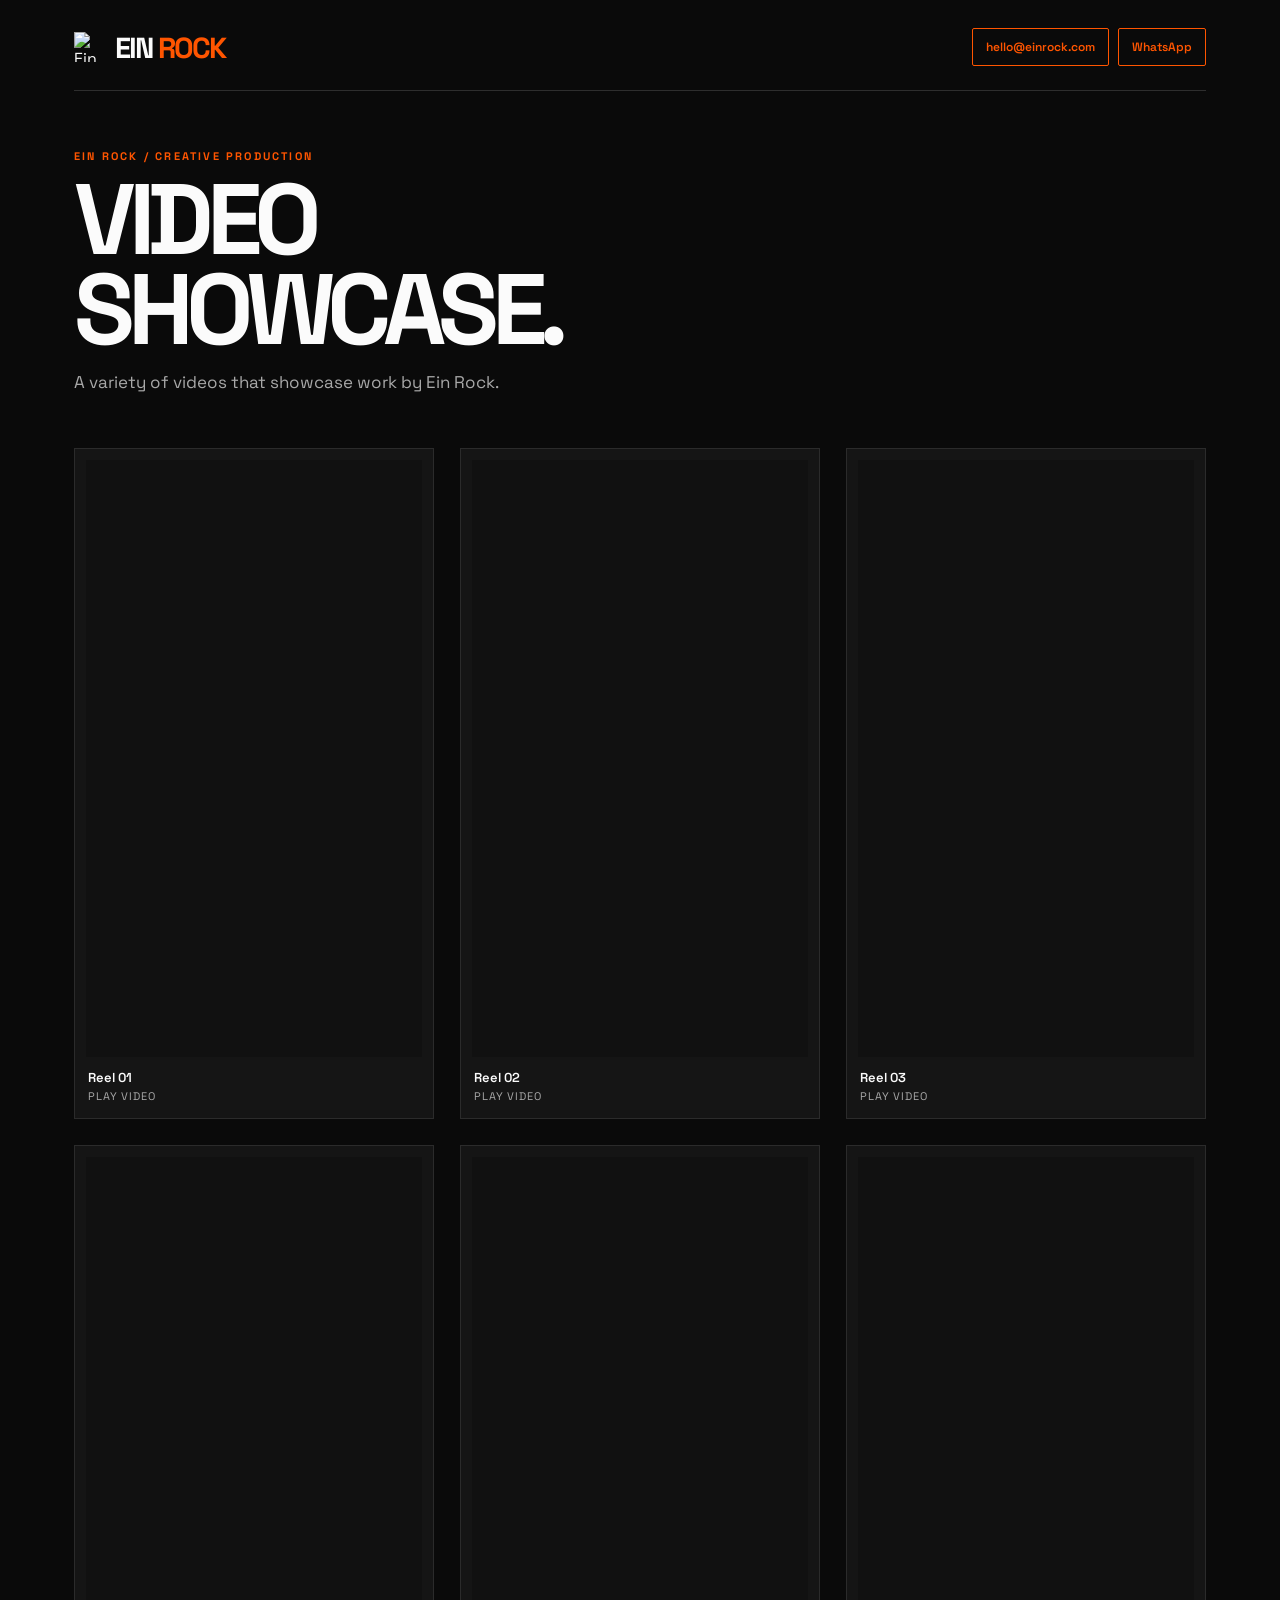
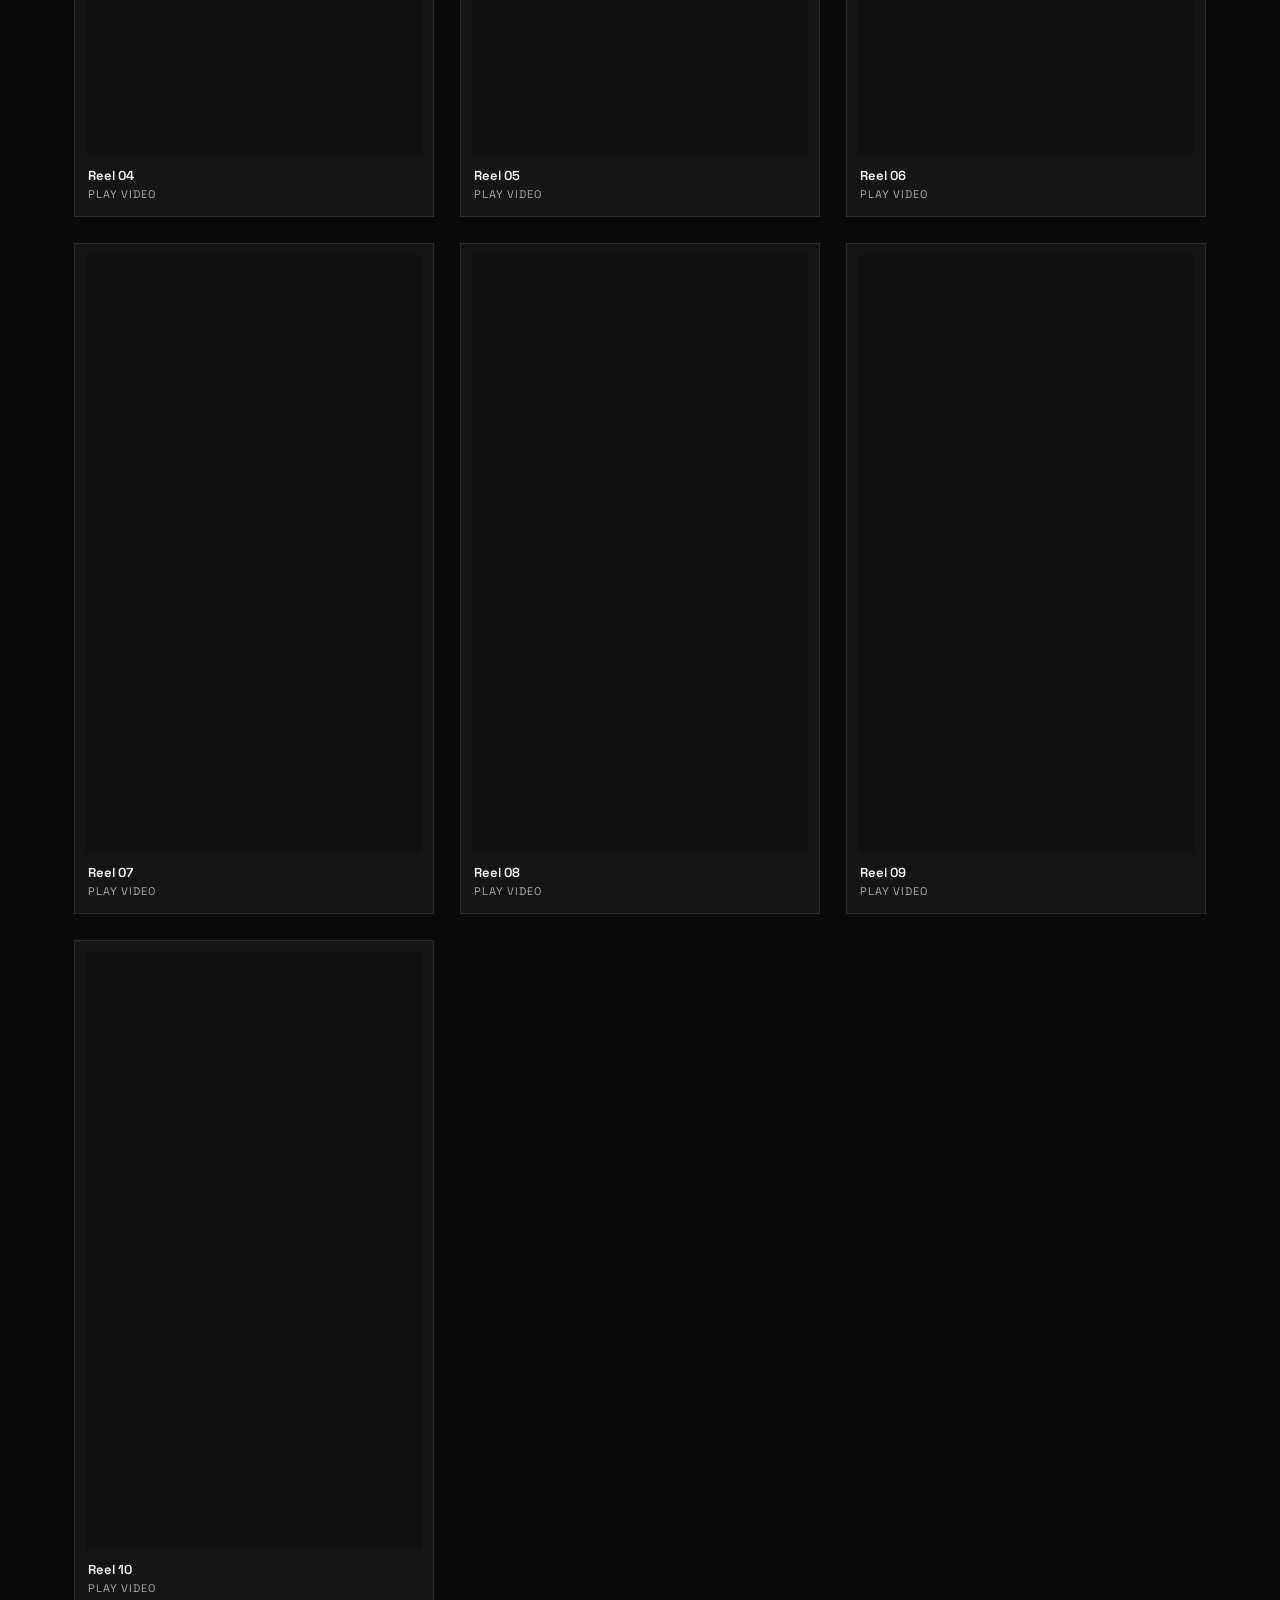
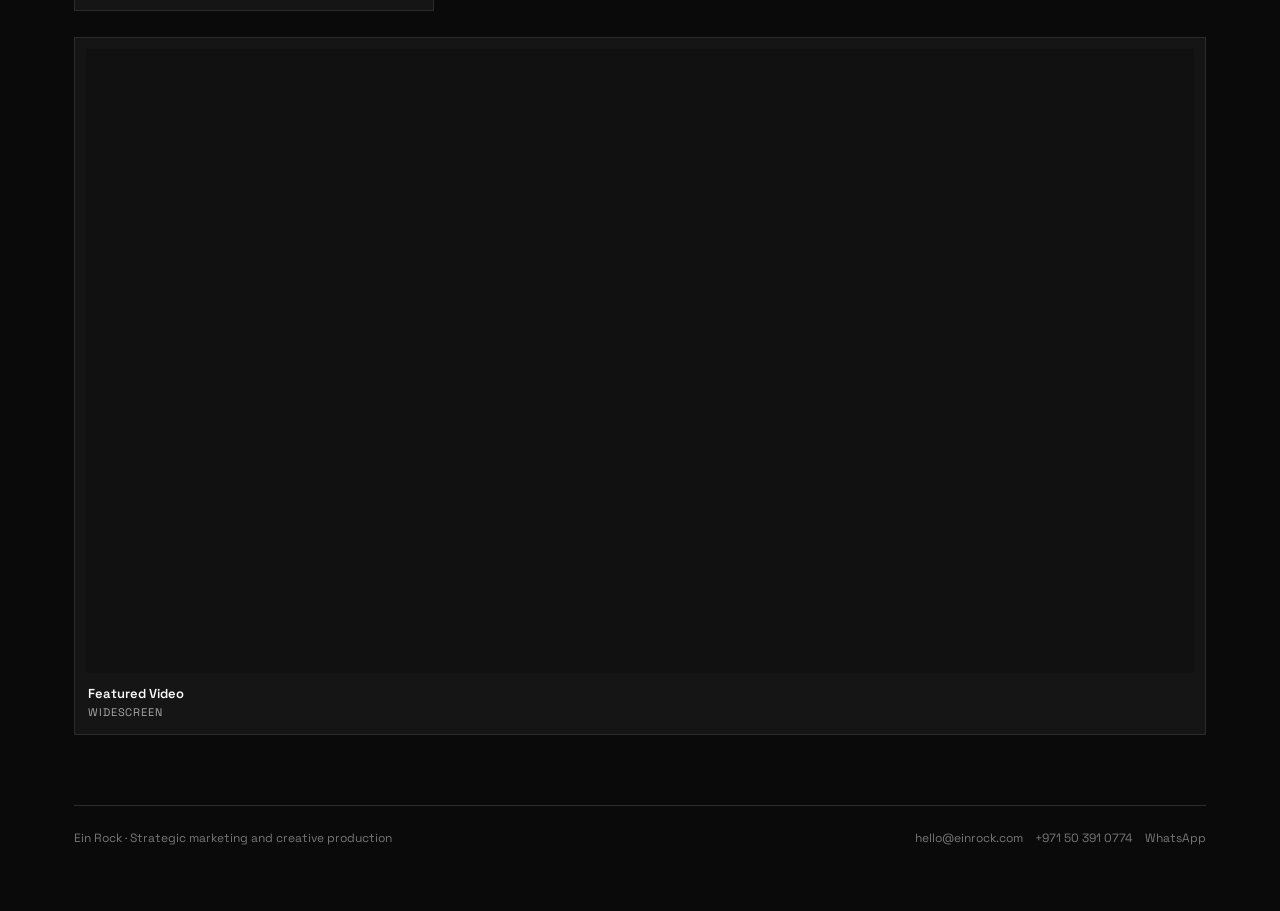
==== commit 22d42adb: "Put new reel first on emergency showcase" ====
--- a/index.html
+++ b/index.html
@@ -12,44 +12,41 @@
 body:before{content:"";position:fixed;inset:0;pointer-events:none;z-index:10;opacity:.025;background:repeating-linear-gradient(0deg,transparent 0 3px,rgba(255,255,255,.08) 4px 5px)}
 .wrap{max-width:1180px;margin:auto;padding:28px 24px 65px}
 header{display:flex;justify-content:space-between;align-items:center;gap:24px;padding-bottom:24px;border-bottom:1px solid #ffffff25}
-.brand{display:flex;align-items:center;gap:11px;text-decoration:none;color:var(--white)}
-.brand img{width:30px;height:30px;object-fit:contain;display:block}
+.brand{display:flex;align-items:center;gap:11px;text-decoration:none;color:var(--white)}.brand img{width:30px;height:30px;object-fit:contain;display:block}
 .logo{font-size:29px;font-weight:700;letter-spacing:-1.8px}.logo span{color:var(--orange)}
-.contact{display:flex;gap:9px;align-items:center}
-.contact a{display:inline-flex;align-items:center;min-height:38px;padding:0 13px;border:1px solid var(--orange);background:transparent;color:var(--orange);text-decoration:none;font-size:12px;font-weight:600;border-radius:2px;transition:.2s}
-.contact a:hover{background:var(--orange);color:var(--black)}
+.contact{display:flex;gap:9px;align-items:center}.contact a{display:inline-flex;align-items:center;min-height:38px;padding:0 13px;border:1px solid var(--orange);background:transparent;color:var(--orange);text-decoration:none;font-size:12px;font-weight:600;border-radius:2px}
 .kicker{color:var(--orange);font-size:11px;font-weight:700;text-transform:uppercase;letter-spacing:.2em;margin-top:58px}
 h1{font-size:clamp(50px,8vw,100px);line-height:.9;letter-spacing:-.075em;margin:12px 0 16px}.sub{color:var(--muted);font-size:17px;margin:0}
 .grid{display:grid;grid-template-columns:repeat(3,1fr);gap:26px;margin-top:55px}
-.card{background:#151515;border:1px solid #ffffff18;padding:11px;transition:border-color .25s,transform .25s}.card:hover{border-color:#ff550080;transform:translateY(-3px)}
-.frame{width:100%;aspect-ratio:9/16;background:#111;overflow:hidden}.frame iframe{width:100%;height:100%;border:0;display:block}
-.card h2{font-size:13px;margin:12px 2px 3px;font-weight:600}.card p{font-size:11px;color:var(--muted);margin:0 2px 4px;text-transform:uppercase;letter-spacing:.08em}
-.wide{grid-column:1/-1}.wide .frame{aspect-ratio:16/9}
-footer{margin-top:70px;padding-top:24px;border-top:1px solid #ffffff25;color:#777;font-size:12px;display:flex;justify-content:space-between;gap:20px;flex-wrap:wrap}
-@media(max-width:760px){.grid{grid-template-columns:repeat(2,1fr)}.contact a{font-size:11px;padding:0 9px}}
-@media(max-width:500px){header{align-items:flex-start}.contact{flex-direction:column;align-items:flex-end;gap:5px}.contact a{min-height:32px;font-size:10px}.grid{grid-template-columns:1fr}.wide{grid-column:auto}.wrap{padding-left:18px;padding-right:18px}}
+.card{background:#151515;border:1px solid #ffffff18;padding:11px}.frame{width:100%;aspect-ratio:9/16;background:#111;overflow:hidden}.frame iframe{width:100%;height:100%;border:0;display:block}
+.card h2{font-size:13px;margin:12px 2px 3px;font-weight:600}.card p{font-size:11px;color:var(--muted);margin:0 2px 4px;text-transform:uppercase;letter-spacing:.08em}.wide{grid-column:1/-1}.wide .frame{aspect-ratio:16/9}
+footer{margin-top:70px;padding-top:24px;border-top:1px solid #ffffff25;color:#777;font-size:12px;display:flex;justify-content:space-between;gap:20px;flex-wrap:wrap}footer a{color:#777;text-decoration:none}.footer-contact{display:flex;gap:12px;flex-wrap:wrap}
+@media(max-width:760px){.grid{grid-template-columns:repeat(2,1fr)}}@media(max-width:500px){header{align-items:flex-start}.contact{flex-direction:column;align-items:flex-end;gap:5px}.grid{grid-template-columns:1fr}.wide{grid-column:auto}.wrap{padding-left:18px;padding-right:18px}}
 </style>
 </head>
 <body>
 <div class="wrap">
 <header>
-<a class="brand" href="https://www.einrock.com/" target="_blank" rel="noopener">
-<img src="https://www.einrock.com/favicon.ico" alt="Ein Rock">
-<div class="logo">EIN <span>ROCK</span></div>
-</a>
-<div class="contact">
-<a href="mailto:hello@einrock.com">hello@einrock.com</a>
-<a href="tel:+971503910774">+971 50 391 0774</a>
-</div>
+<a class="brand" href="https://www.einrock.com/" target="_blank" rel="noopener"><img src="https://www.einrock.com/favicon.ico" alt="Ein Rock"><div class="logo">EIN <span>ROCK</span></div></a>
+<div class="contact"><a href="mailto:hello@einrock.com">hello@einrock.com</a><a href="https://wa.me/971503910774" target="_blank" rel="noopener">WhatsApp</a></div>
 </header>
 <div class="kicker">Ein Rock / Creative Production</div>
 <h1>VIDEO<br>SHOWCASE.</h1>
 <p class="sub">A variety of videos that showcase work by Ein Rock.</p>
 <div class="grid">
-<article class="card"><div class="frame"><iframe src="https://drive.google.com/file/d/1sIQLPe1f33rekO_dyVz_5ptny3emEbQS/preview" allow="autoplay; fullscreen; picture-in-picture" allowfullscreen title="Reel 01"></iframe></div><h2>Reel 01</h2><p>Play video</p></article><article class="card"><div class="frame"><iframe src="https://drive.google.com/file/d/15O4RiWVT8pfXVKDcimCqq2v3TnlMaIYs/preview" allow="autoplay; fullscreen; picture-in-picture" allowfullscreen title="Reel 02"></iframe></div><h2>Reel 02</h2><p>Play video</p></article><article class="card"><div class="frame"><iframe src="https://drive.google.com/file/d/1cRVVmaThXbRCfBJRsrNnzEC_2fHsMFi1/preview" allow="autoplay; fullscreen; picture-in-picture" allowfullscreen title="Reel 03"></iframe></div><h2>Reel 03</h2><p>Play video</p></article><article class="card"><div class="frame"><iframe src="https://drive.google.com/file/d/1kNEbSiAT8r9chyXuTgO0yGnmcUGC5nKr/preview" allow="autoplay; fullscreen; picture-in-picture" allowfullscreen title="Reel 04"></iframe></div><h2>Reel 04</h2><p>Play video</p></article><article class="card"><div class="frame"><iframe src="https://drive.google.com/file/d/1px2Us8wP5x3vxm55HdbNiQ3WWhCzZRA0/preview" allow="autoplay; fullscreen; picture-in-picture" allowfullscreen title="Reel 05"></iframe></div><h2>Reel 05</h2><p>Play video</p></article><article class="card"><div class="frame"><iframe src="https://drive.google.com/file/d/1Flu_nLkbt-2IuRBmarbG3Pi9BhsyVD4R/preview" allow="autoplay; fullscreen; picture-in-picture" allowfullscreen title="Reel 06"></iframe></div><h2>Reel 06</h2><p>Play video</p></article><article class="card"><div class="frame"><iframe src="https://drive.google.com/file/d/11XiS3f95TABBtEXVxI9KrZV52mQEs_zE/preview" allow="autoplay; fullscreen; picture-in-picture" allowfullscreen title="Reel 07"></iframe></div><h2>Reel 07</h2><p>Play video</p></article><article class="card"><div class="frame"><iframe src="https://drive.google.com/file/d/1uWbiDXrMf104pvU2HQ8cwjaZkVU1fCQA/preview" allow="autoplay; fullscreen; picture-in-picture" allowfullscreen title="Reel 08"></iframe></div><h2>Reel 08</h2><p>Play video</p></article><article class="card"><div class="frame"><iframe src="https://drive.google.com/file/d/1peZ8TACSQxtgELErkp54z6RYYpxqX6he/preview" allow="autoplay; fullscreen; picture-in-picture" allowfullscreen title="Reel 09"></iframe></div><h2>Reel 09</h2><p>Play video</p></article>
-<article class="card wide"><div class="frame"><iframe src="https://drive.google.com/file/d/11WyuKkaURN1k8-p9EF26PdoWxWTC1Nju/preview" allow="autoplay; fullscreen; picture-in-picture" allowfullscreen title="Featured video"></iframe></div><h2>Featured Video</h2><p>Widescreen</p></article>
+<article class="card"><div class="frame"><iframe src="https://drive.google.com/file/d/1MbFzhW3xbluW-4MPLR0ijzgboBGXdm4G/preview" loading="lazy" allow="autoplay; fullscreen; picture-in-picture" allowfullscreen title="Reel 01"></iframe></div><h2>Reel 01</h2><p>Play video</p></article>
+<article class="card"><div class="frame"><iframe src="https://drive.google.com/file/d/1sIQLPe1f33rekO_dyVz_5ptny3emEbQS/preview" loading="lazy" allow="autoplay; fullscreen; picture-in-picture" allowfullscreen title="Reel 02"></iframe></div><h2>Reel 02</h2><p>Play video</p></article>
+<article class="card"><div class="frame"><iframe src="https://drive.google.com/file/d/15O4RiWVT8pfXVKDcimCqq2v3TnlMaIYs/preview" loading="lazy" allow="autoplay; fullscreen; picture-in-picture" allowfullscreen title="Reel 03"></iframe></div><h2>Reel 03</h2><p>Play video</p></article>
+<article class="card"><div class="frame"><iframe src="https://drive.google.com/file/d/1cRVVmaThXbRCfBJRsrNnzEC_2fHsMFi1/preview" loading="lazy" allow="autoplay; fullscreen; picture-in-picture" allowfullscreen title="Reel 04"></iframe></div><h2>Reel 04</h2><p>Play video</p></article>
+<article class="card"><div class="frame"><iframe src="https://drive.google.com/file/d/1kNEbSiAT8r9chyXuTgO0yGnmcUGC5nKr/preview" loading="lazy" allow="autoplay; fullscreen; picture-in-picture" allowfullscreen title="Reel 05"></iframe></div><h2>Reel 05</h2><p>Play video</p></article>
+<article class="card"><div class="frame"><iframe src="https://drive.google.com/file/d/1px2Us8wP5x3vxm55HdbNiQ3WWhCzZRA0/preview" loading="lazy" allow="autoplay; fullscreen; picture-in-picture" allowfullscreen title="Reel 06"></iframe></div><h2>Reel 06</h2><p>Play video</p></article>
+<article class="card"><div class="frame"><iframe src="https://drive.google.com/file/d/1Flu_nLkbt-2IuRBmarbG3Pi9BhsyVD4R/preview" loading="lazy" allow="autoplay; fullscreen; picture-in-picture" allowfullscreen title="Reel 07"></iframe></div><h2>Reel 07</h2><p>Play video</p></article>
+<article class="card"><div class="frame"><iframe src="https://drive.google.com/file/d/11XiS3f95TABBtEXVxI9KrZV52mQEs_zE/preview" loading="lazy" allow="autoplay; fullscreen; picture-in-picture" allowfullscreen title="Reel 08"></iframe></div><h2>Reel 08</h2><p>Play video</p></article>
+<article class="card"><div class="frame"><iframe src="https://drive.google.com/file/d/1uWbiDXrMf104pvU2HQ8cwjaZkVU1fCQA/preview" loading="lazy" allow="autoplay; fullscreen; picture-in-picture" allowfullscreen title="Reel 09"></iframe></div><h2>Reel 09</h2><p>Play video</p></article>
+<article class="card"><div class="frame"><iframe src="https://drive.google.com/file/d/1peZ8TACSQxtgELErkp54z6RYYpxqX6he/preview" loading="lazy" allow="autoplay; fullscreen; picture-in-picture" allowfullscreen title="Reel 10"></iframe></div><h2>Reel 10</h2><p>Play video</p></article>
+<article class="card wide"><div class="frame"><iframe src="https://drive.google.com/file/d/11WyuKkaURN1k8-p9EF26PdoWxWTC1Nju/preview" loading="lazy" allow="autoplay; fullscreen; picture-in-picture" allowfullscreen title="Featured video"></iframe></div><h2>Featured Video</h2><p>Widescreen</p></article>
 </div>
-<footer><span>Ein Rock · Strategic marketing and creative production</span><span>hello@einrock.com · +971 50 391 0774</span></footer>
+<footer><span>Ein Rock · Strategic marketing and creative production</span><span class="footer-contact"><a href="mailto:hello@einrock.com">hello@einrock.com</a><a href="tel:+971503910774">+971 50 391 0774</a><a href="https://wa.me/971503910774" target="_blank" rel="noopener">WhatsApp</a></span></footer>
 </div>
 </body>
 </html>
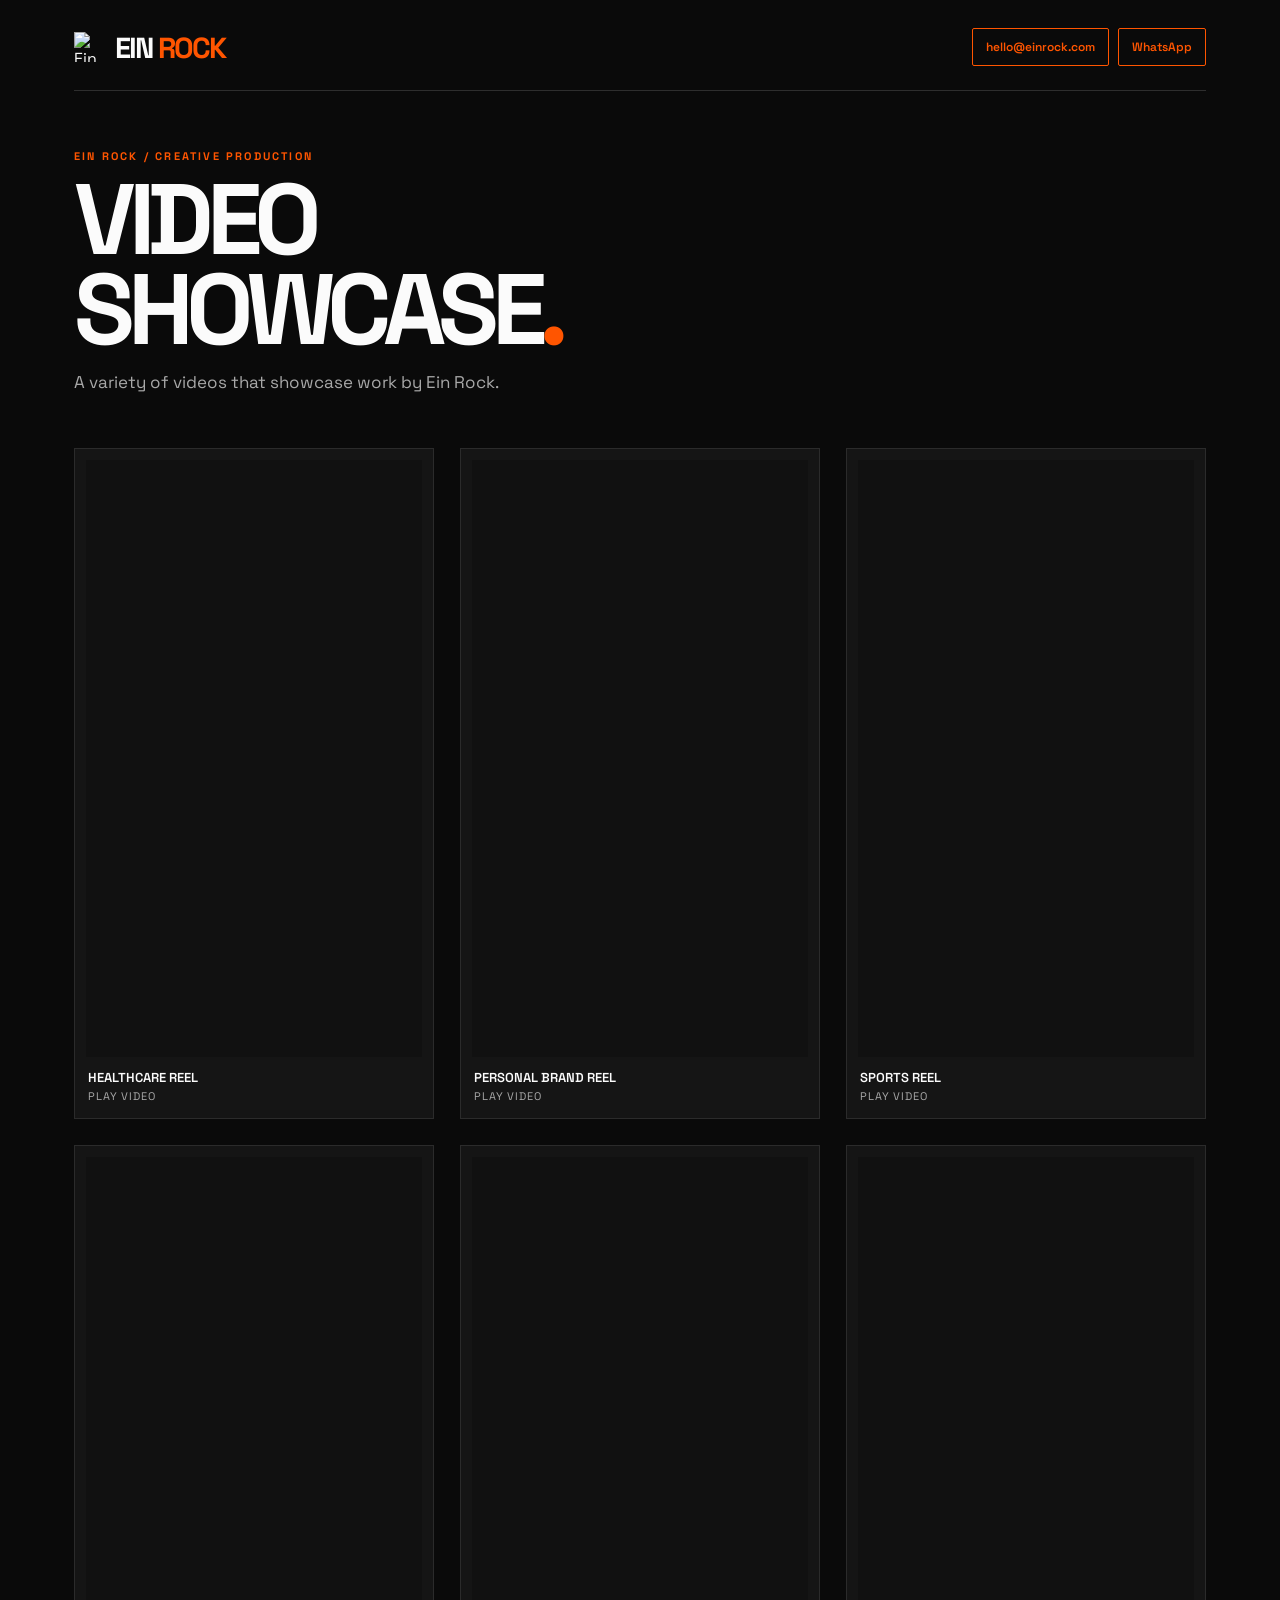
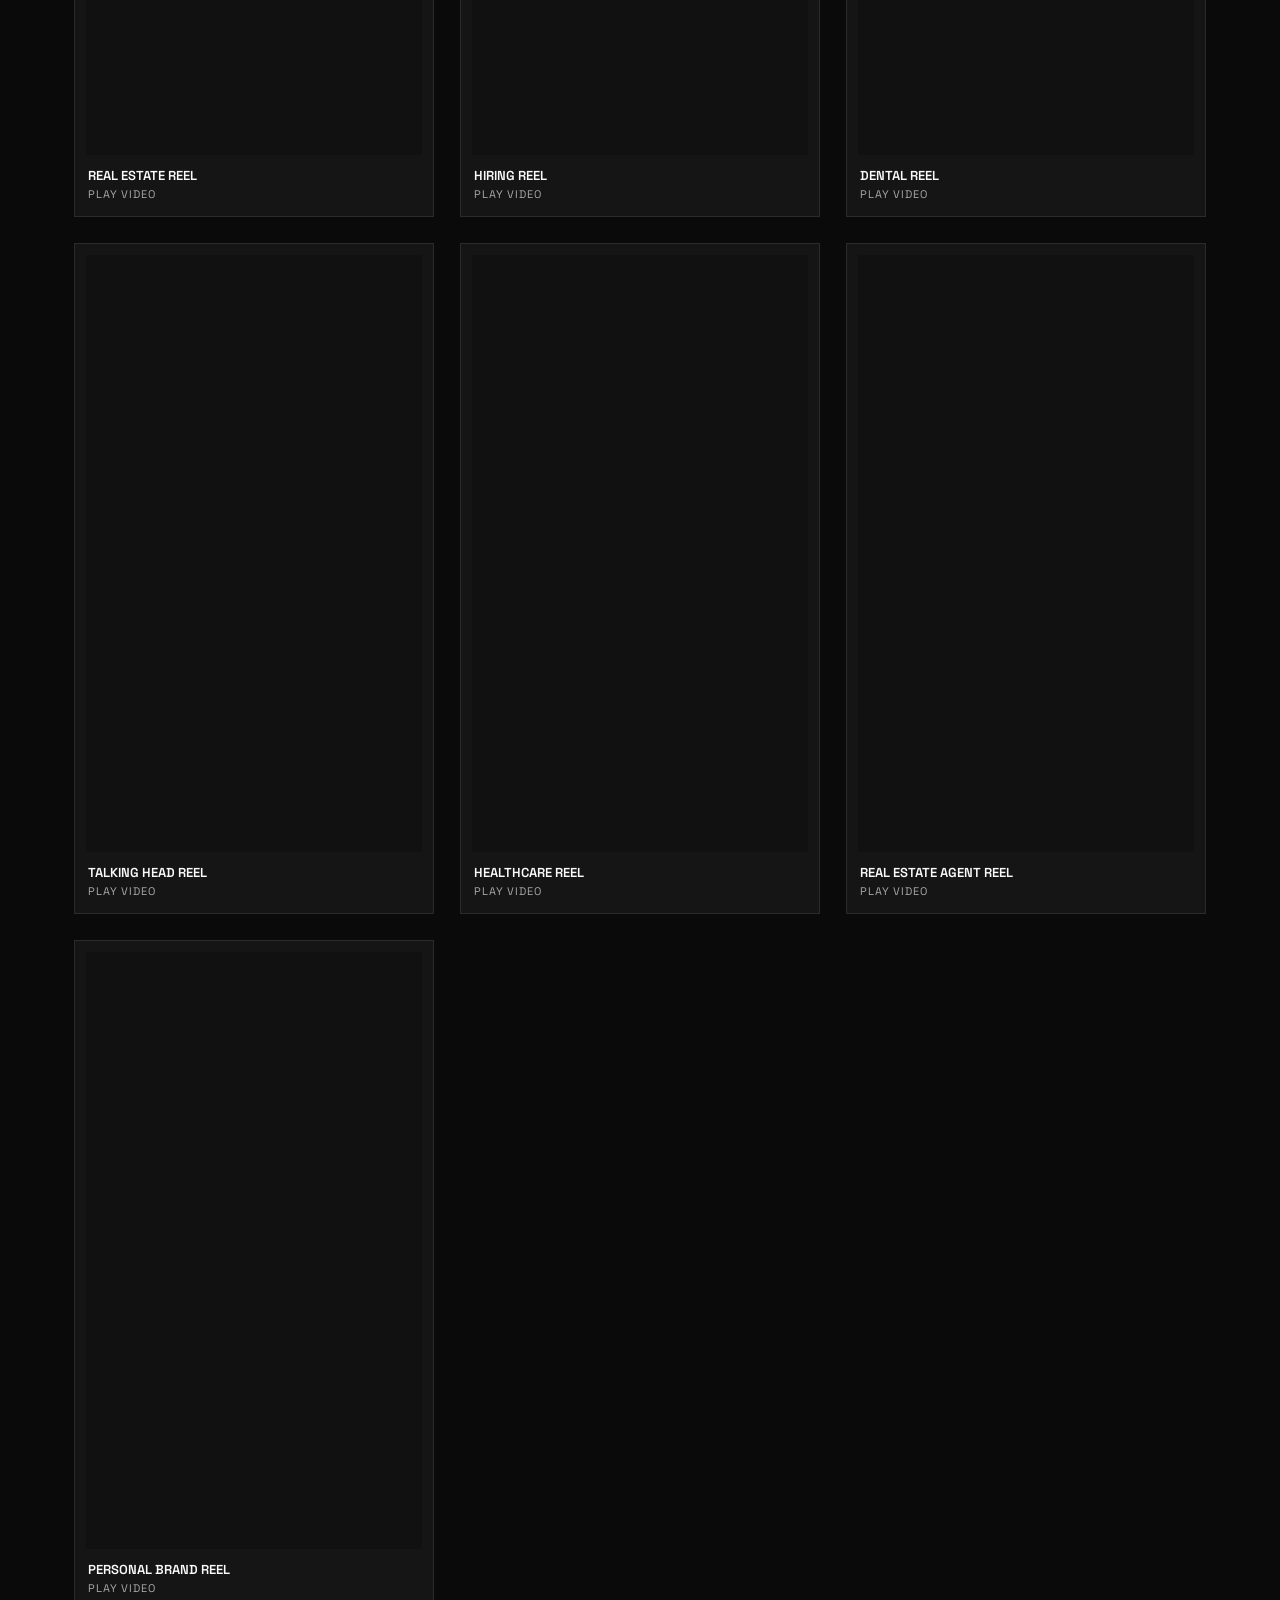
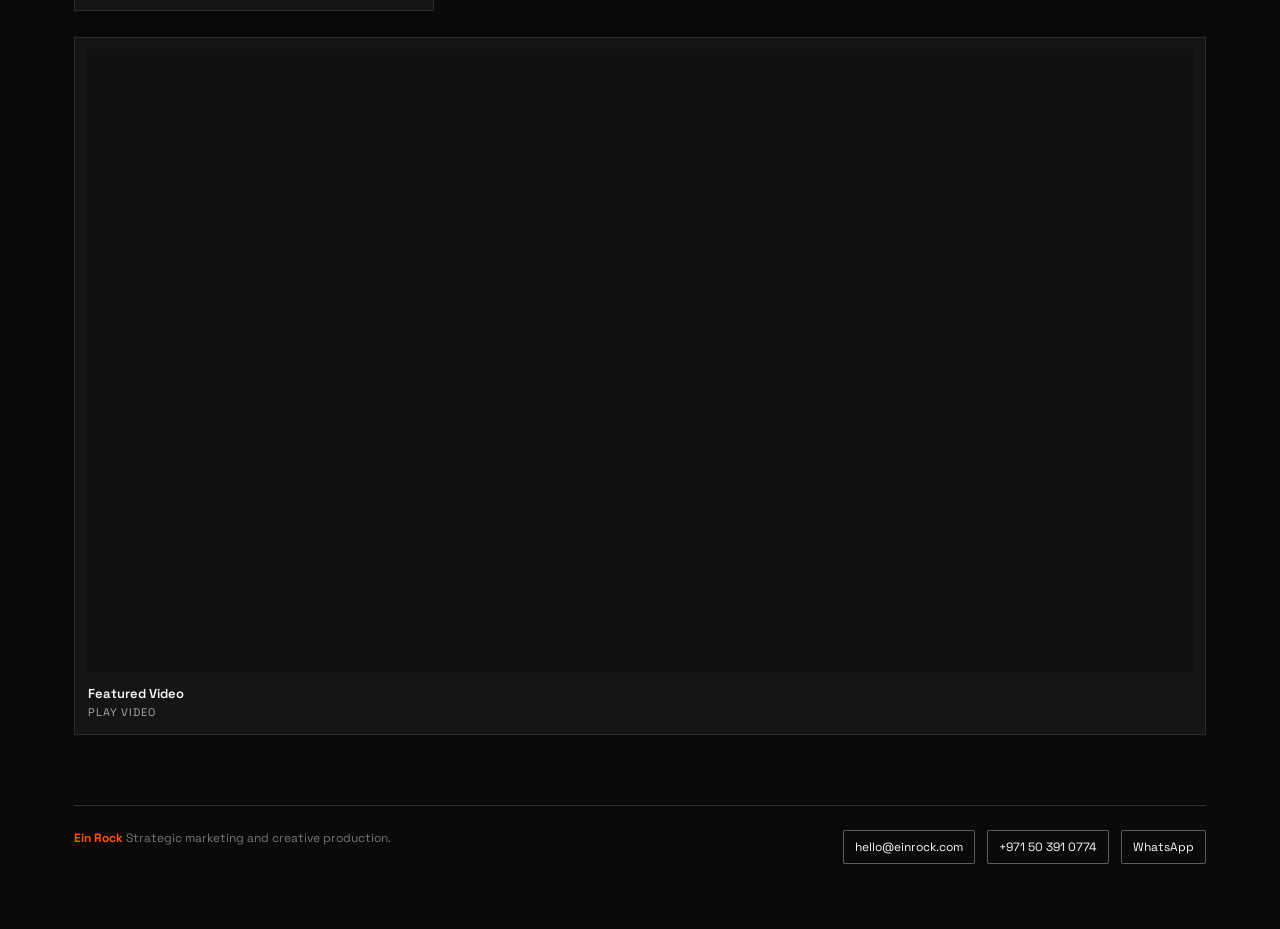
==== commit 5f922743: "Update video showcase titles and footer" ====
--- a/index.html
+++ b/index.html
@@ -16,11 +16,11 @@
 .logo{font-size:29px;font-weight:700;letter-spacing:-1.8px}.logo span{color:var(--orange)}
 .contact{display:flex;gap:9px;align-items:center}.contact a{display:inline-flex;align-items:center;min-height:38px;padding:0 13px;border:1px solid var(--orange);background:transparent;color:var(--orange);text-decoration:none;font-size:12px;font-weight:600;border-radius:2px}
 .kicker{color:var(--orange);font-size:11px;font-weight:700;text-transform:uppercase;letter-spacing:.2em;margin-top:58px}
-h1{font-size:clamp(50px,8vw,100px);line-height:.9;letter-spacing:-.075em;margin:12px 0 16px}.sub{color:var(--muted);font-size:17px;margin:0}
+h1{font-size:clamp(50px,8vw,100px);line-height:.9;letter-spacing:-.075em;margin:12px 0 16px}.sub{color:var(--muted);font-size:17px;margin:0}.dot{color:var(--orange)}
 .grid{display:grid;grid-template-columns:repeat(3,1fr);gap:26px;margin-top:55px}
 .card{background:#151515;border:1px solid #ffffff18;padding:11px}.frame{width:100%;aspect-ratio:9/16;background:#111;overflow:hidden}.frame iframe{width:100%;height:100%;border:0;display:block}
 .card h2{font-size:13px;margin:12px 2px 3px;font-weight:600}.card p{font-size:11px;color:var(--muted);margin:0 2px 4px;text-transform:uppercase;letter-spacing:.08em}.wide{grid-column:1/-1}.wide .frame{aspect-ratio:16/9}
-footer{margin-top:70px;padding-top:24px;border-top:1px solid #ffffff25;color:#777;font-size:12px;display:flex;justify-content:space-between;gap:20px;flex-wrap:wrap}footer a{color:#777;text-decoration:none}.footer-contact{display:flex;gap:12px;flex-wrap:wrap}
+footer{margin-top:70px;padding-top:24px;border-top:1px solid #ffffff25;color:#777;font-size:12px;display:flex;justify-content:space-between;gap:20px;flex-wrap:wrap}footer strong{color:var(--orange)}footer a{color:var(--white);text-decoration:none;display:inline-flex;align-items:center;min-height:34px;padding:0 11px;border:1px solid #ffffff55;border-radius:2px}footer a:hover{border-color:var(--orange);color:var(--orange)}.footer-contact{display:flex;gap:12px;flex-wrap:wrap}
 @media(max-width:760px){.grid{grid-template-columns:repeat(2,1fr)}}@media(max-width:500px){header{align-items:flex-start}.contact{flex-direction:column;align-items:flex-end;gap:5px}.grid{grid-template-columns:1fr}.wide{grid-column:auto}.wrap{padding-left:18px;padding-right:18px}}
 </style>
 </head>
@@ -31,22 +31,22 @@
 <div class="contact"><a href="mailto:hello@einrock.com">hello@einrock.com</a><a href="https://wa.me/971503910774" target="_blank" rel="noopener">WhatsApp</a></div>
 </header>
 <div class="kicker">Ein Rock / Creative Production</div>
-<h1>VIDEO<br>SHOWCASE.</h1>
+<h1>VIDEO<br>SHOWCASE<span class="dot">.</span></h1>
 <p class="sub">A variety of videos that showcase work by Ein Rock.</p>
 <div class="grid">
-<article class="card"><div class="frame"><iframe src="https://drive.google.com/file/d/1MbFzhW3xbluW-4MPLR0ijzgboBGXdm4G/preview" loading="lazy" allow="autoplay; fullscreen; picture-in-picture" allowfullscreen title="Reel 01"></iframe></div><h2>Reel 01</h2><p>Play video</p></article>
-<article class="card"><div class="frame"><iframe src="https://drive.google.com/file/d/1sIQLPe1f33rekO_dyVz_5ptny3emEbQS/preview" loading="lazy" allow="autoplay; fullscreen; picture-in-picture" allowfullscreen title="Reel 02"></iframe></div><h2>Reel 02</h2><p>Play video</p></article>
-<article class="card"><div class="frame"><iframe src="https://drive.google.com/file/d/15O4RiWVT8pfXVKDcimCqq2v3TnlMaIYs/preview" loading="lazy" allow="autoplay; fullscreen; picture-in-picture" allowfullscreen title="Reel 03"></iframe></div><h2>Reel 03</h2><p>Play video</p></article>
-<article class="card"><div class="frame"><iframe src="https://drive.google.com/file/d/1cRVVmaThXbRCfBJRsrNnzEC_2fHsMFi1/preview" loading="lazy" allow="autoplay; fullscreen; picture-in-picture" allowfullscreen title="Reel 04"></iframe></div><h2>Reel 04</h2><p>Play video</p></article>
-<article class="card"><div class="frame"><iframe src="https://drive.google.com/file/d/1kNEbSiAT8r9chyXuTgO0yGnmcUGC5nKr/preview" loading="lazy" allow="autoplay; fullscreen; picture-in-picture" allowfullscreen title="Reel 05"></iframe></div><h2>Reel 05</h2><p>Play video</p></article>
-<article class="card"><div class="frame"><iframe src="https://drive.google.com/file/d/1px2Us8wP5x3vxm55HdbNiQ3WWhCzZRA0/preview" loading="lazy" allow="autoplay; fullscreen; picture-in-picture" allowfullscreen title="Reel 06"></iframe></div><h2>Reel 06</h2><p>Play video</p></article>
-<article class="card"><div class="frame"><iframe src="https://drive.google.com/file/d/1Flu_nLkbt-2IuRBmarbG3Pi9BhsyVD4R/preview" loading="lazy" allow="autoplay; fullscreen; picture-in-picture" allowfullscreen title="Reel 07"></iframe></div><h2>Reel 07</h2><p>Play video</p></article>
-<article class="card"><div class="frame"><iframe src="https://drive.google.com/file/d/11XiS3f95TABBtEXVxI9KrZV52mQEs_zE/preview" loading="lazy" allow="autoplay; fullscreen; picture-in-picture" allowfullscreen title="Reel 08"></iframe></div><h2>Reel 08</h2><p>Play video</p></article>
-<article class="card"><div class="frame"><iframe src="https://drive.google.com/file/d/1uWbiDXrMf104pvU2HQ8cwjaZkVU1fCQA/preview" loading="lazy" allow="autoplay; fullscreen; picture-in-picture" allowfullscreen title="Reel 09"></iframe></div><h2>Reel 09</h2><p>Play video</p></article>
-<article class="card"><div class="frame"><iframe src="https://drive.google.com/file/d/1peZ8TACSQxtgELErkp54z6RYYpxqX6he/preview" loading="lazy" allow="autoplay; fullscreen; picture-in-picture" allowfullscreen title="Reel 10"></iframe></div><h2>Reel 10</h2><p>Play video</p></article>
-<article class="card wide"><div class="frame"><iframe src="https://drive.google.com/file/d/11WyuKkaURN1k8-p9EF26PdoWxWTC1Nju/preview" loading="lazy" allow="autoplay; fullscreen; picture-in-picture" allowfullscreen title="Featured video"></iframe></div><h2>Featured Video</h2><p>Widescreen</p></article>
+<article class="card"><div class="frame"><iframe src="https://drive.google.com/file/d/1MbFzhW3xbluW-4MPLR0ijzgboBGXdm4G/preview" loading="lazy" allow="autoplay; fullscreen; picture-in-picture" allowfullscreen title="Reel 01"></iframe></div><h2>HEALTHCARE REEL</h2><p>Play video</p></article>
+<article class="card"><div class="frame"><iframe src="https://drive.google.com/file/d/1sIQLPe1f33rekO_dyVz_5ptny3emEbQS/preview" loading="lazy" allow="autoplay; fullscreen; picture-in-picture" allowfullscreen title="Reel 02"></iframe></div><h2>PERSONAL BRAND REEL</h2><p>Play video</p></article>
+<article class="card"><div class="frame"><iframe src="https://drive.google.com/file/d/15O4RiWVT8pfXVKDcimCqq2v3TnlMaIYs/preview" loading="lazy" allow="autoplay; fullscreen; picture-in-picture" allowfullscreen title="Reel 03"></iframe></div><h2>SPORTS REEL</h2><p>Play video</p></article>
+<article class="card"><div class="frame"><iframe src="https://drive.google.com/file/d/1cRVVmaThXbRCfBJRsrNnzEC_2fHsMFi1/preview" loading="lazy" allow="autoplay; fullscreen; picture-in-picture" allowfullscreen title="Reel 04"></iframe></div><h2>REAL ESTATE REEL</h2><p>Play video</p></article>
+<article class="card"><div class="frame"><iframe src="https://drive.google.com/file/d/1kNEbSiAT8r9chyXuTgO0yGnmcUGC5nKr/preview" loading="lazy" allow="autoplay; fullscreen; picture-in-picture" allowfullscreen title="Reel 05"></iframe></div><h2>HIRING REEL</h2><p>Play video</p></article>
+<article class="card"><div class="frame"><iframe src="https://drive.google.com/file/d/1px2Us8wP5x3vxm55HdbNiQ3WWhCzZRA0/preview" loading="lazy" allow="autoplay; fullscreen; picture-in-picture" allowfullscreen title="Reel 06"></iframe></div><h2>DENTAL REEL</h2><p>Play video</p></article>
+<article class="card"><div class="frame"><iframe src="https://drive.google.com/file/d/1Flu_nLkbt-2IuRBmarbG3Pi9BhsyVD4R/preview" loading="lazy" allow="autoplay; fullscreen; picture-in-picture" allowfullscreen title="Reel 07"></iframe></div><h2>TALKING HEAD REEL</h2><p>Play video</p></article>
+<article class="card"><div class="frame"><iframe src="https://drive.google.com/file/d/11XiS3f95TABBtEXVxI9KrZV52mQEs_zE/preview" loading="lazy" allow="autoplay; fullscreen; picture-in-picture" allowfullscreen title="Reel 08"></iframe></div><h2>HEALTHCARE REEL</h2><p>Play video</p></article>
+<article class="card"><div class="frame"><iframe src="https://drive.google.com/file/d/1uWbiDXrMf104pvU2HQ8cwjaZkVU1fCQA/preview" loading="lazy" allow="autoplay; fullscreen; picture-in-picture" allowfullscreen title="Reel 09"></iframe></div><h2>REAL ESTATE AGENT REEL</h2><p>Play video</p></article>
+<article class="card"><div class="frame"><iframe src="https://drive.google.com/file/d/1peZ8TACSQxtgELErkp54z6RYYpxqX6he/preview" loading="lazy" allow="autoplay; fullscreen; picture-in-picture" allowfullscreen title="Reel 10"></iframe></div><h2>PERSONAL BRAND REEL</h2><p>Play video</p></article>
+<article class="card wide"><div class="frame"><iframe src="https://drive.google.com/file/d/11WyuKkaURN1k8-p9EF26PdoWxWTC1Nju/preview" loading="lazy" allow="autoplay; fullscreen; picture-in-picture" allowfullscreen title="Featured video"></iframe></div><h2>Featured Video</h2><p>PLAY VIDEO</p></article>
 </div>
-<footer><span>Ein Rock · Strategic marketing and creative production</span><span class="footer-contact"><a href="mailto:hello@einrock.com">hello@einrock.com</a><a href="tel:+971503910774">+971 50 391 0774</a><a href="https://wa.me/971503910774" target="_blank" rel="noopener">WhatsApp</a></span></footer>
+<footer><span><strong>Ein Rock</strong> Strategic marketing and creative production.</span><span class="footer-contact"><a href="mailto:hello@einrock.com">hello@einrock.com</a><a href="tel:+971503910774">+971 50 391 0774</a><a href="https://wa.me/971503910774" target="_blank" rel="noopener">WhatsApp</a></span></footer>
 </div>
 </body>
 </html>
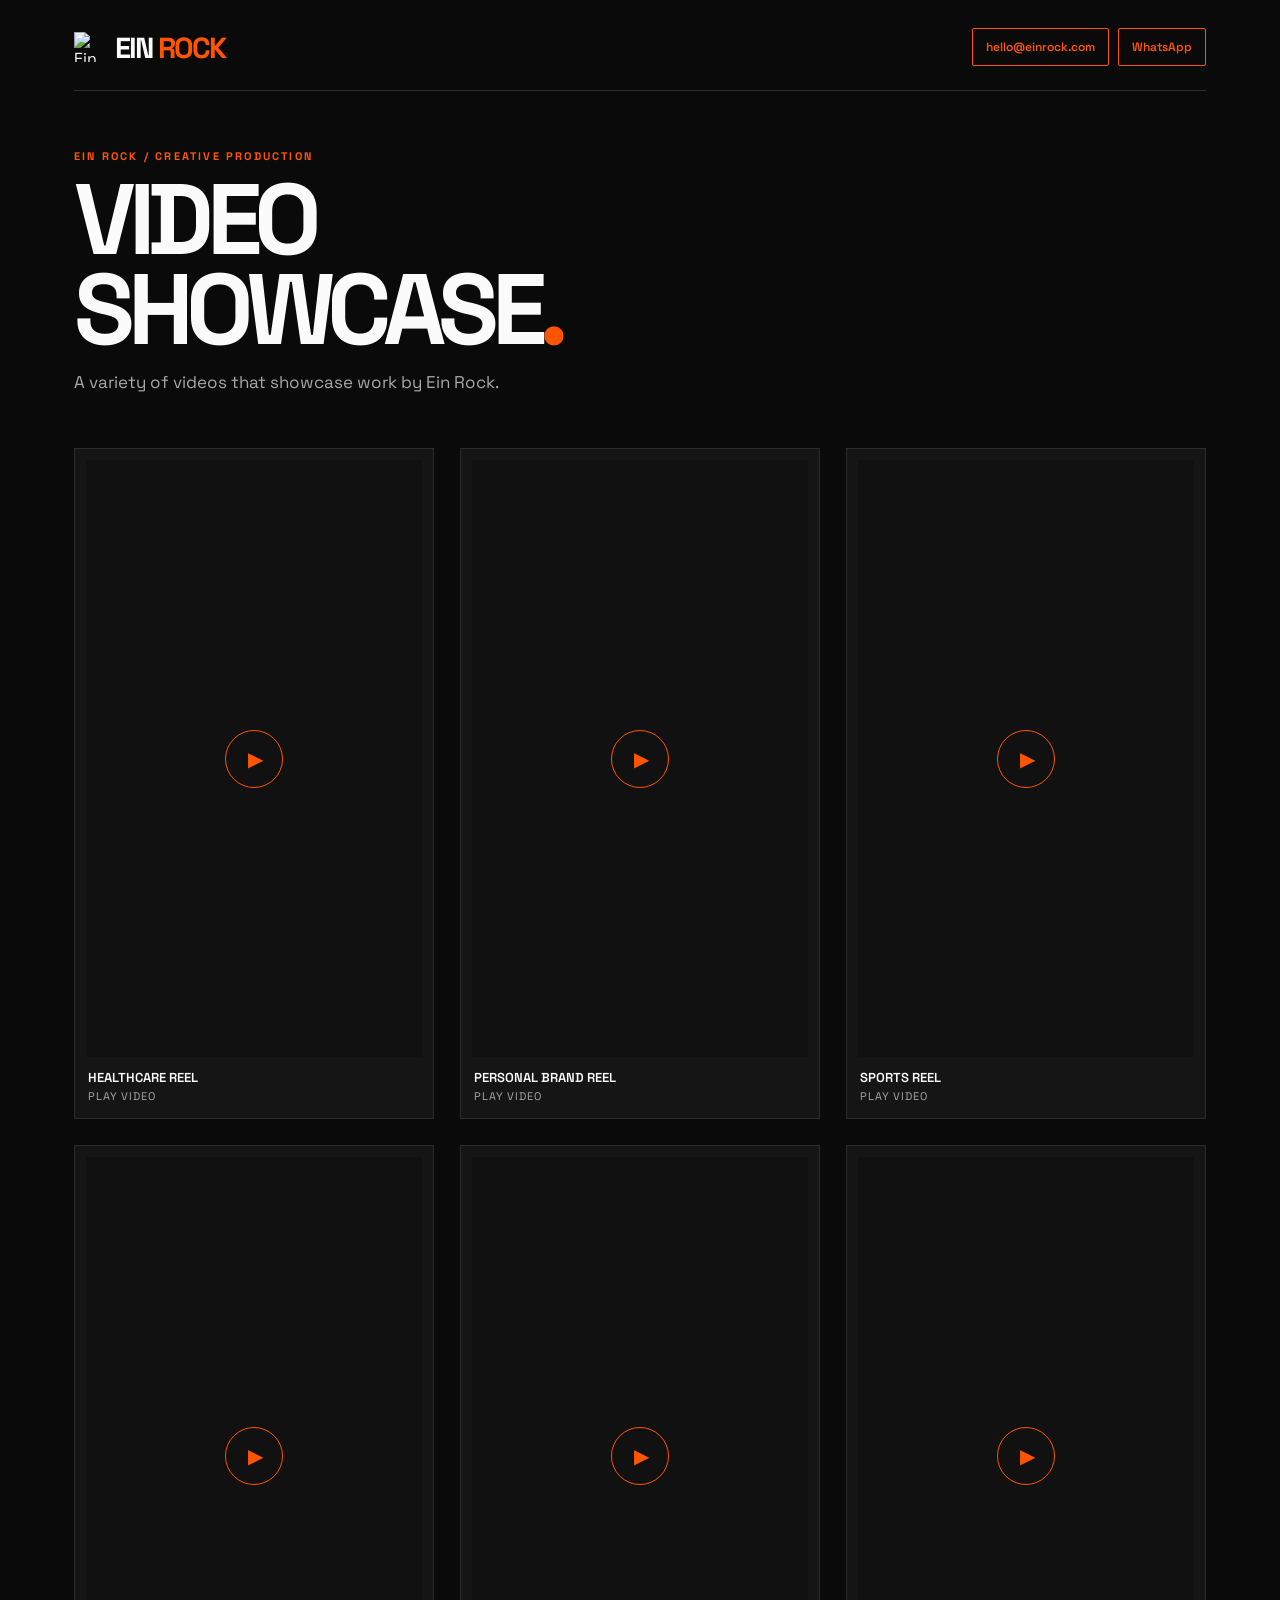
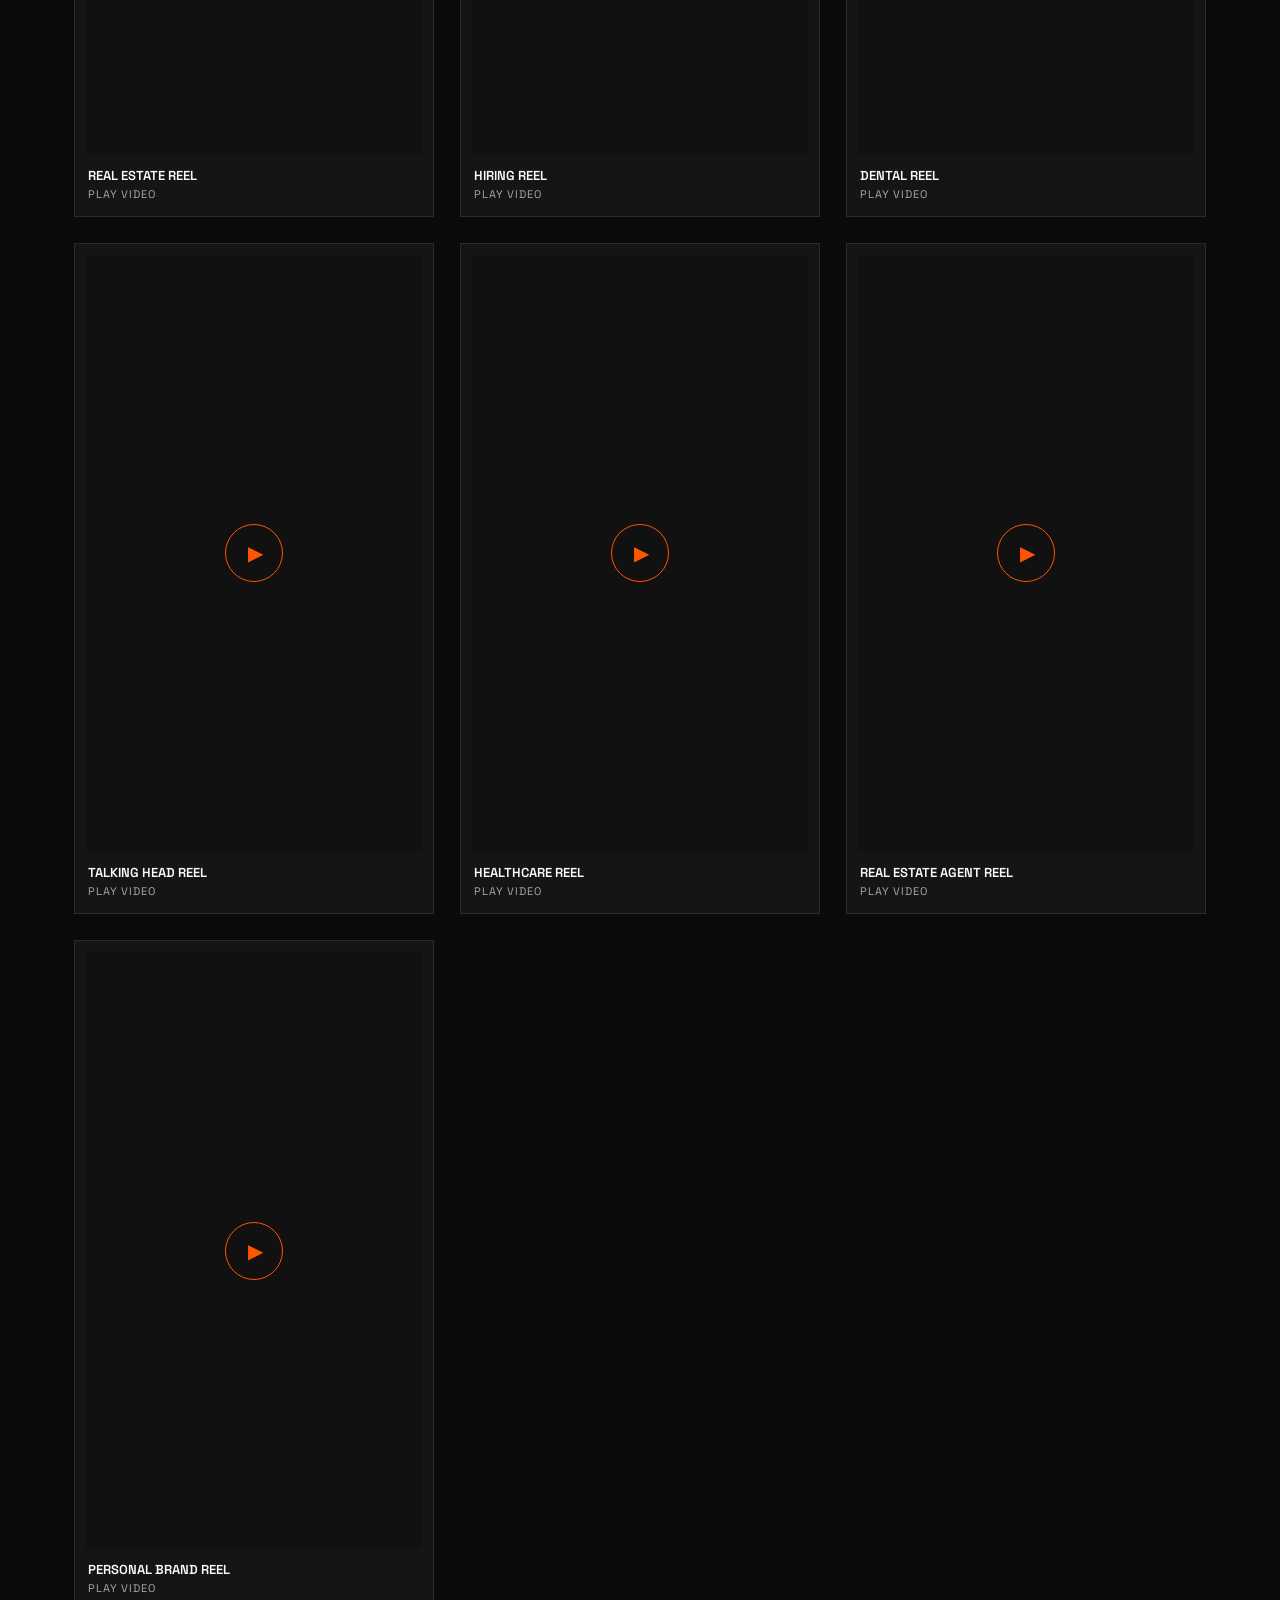
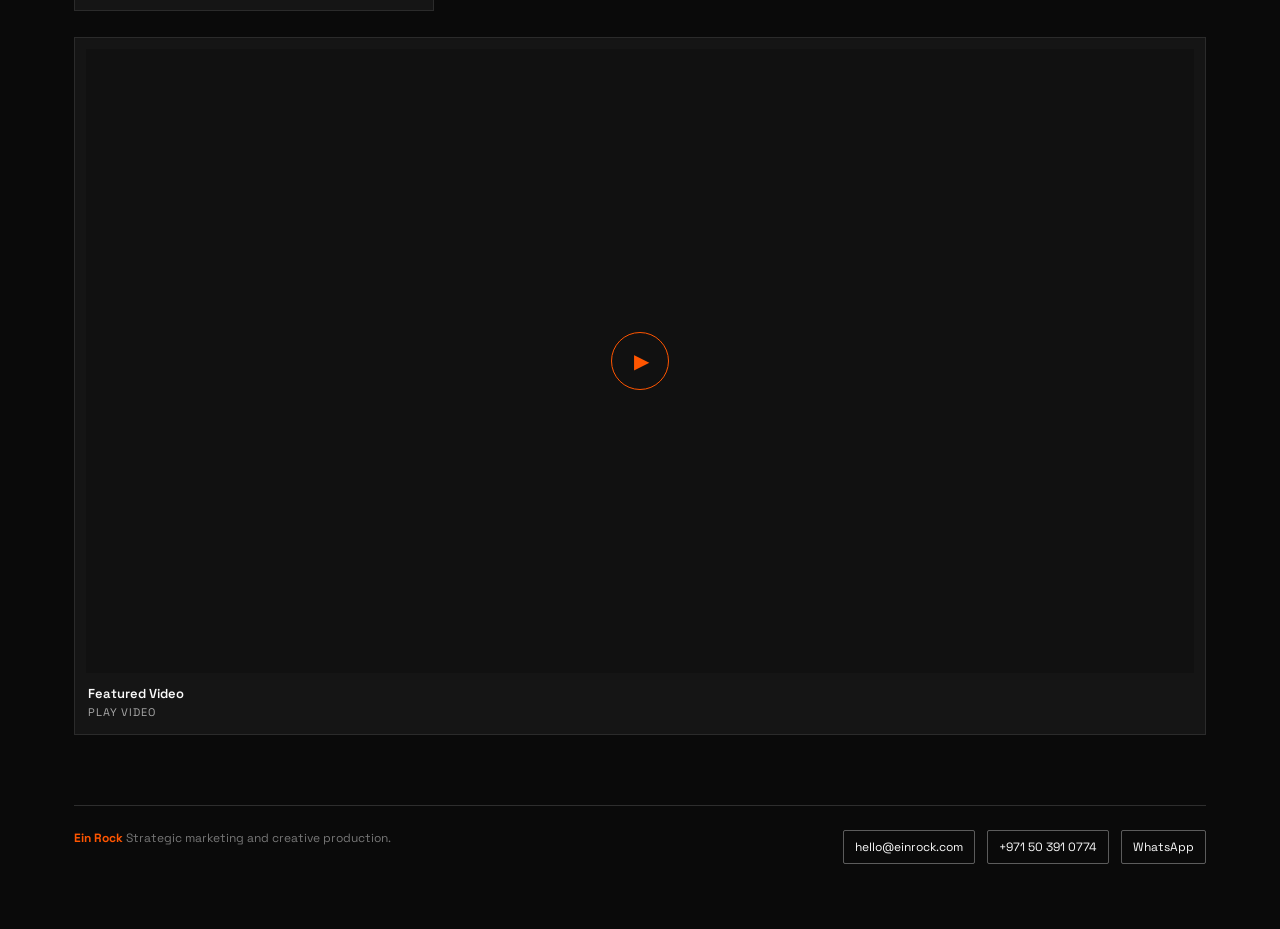
==== commit 795a04ee: "Speed up showcase by loading Drive players on click" ====
--- a/index.html
+++ b/index.html
@@ -18,7 +18,7 @@
 .kicker{color:var(--orange);font-size:11px;font-weight:700;text-transform:uppercase;letter-spacing:.2em;margin-top:58px}
 h1{font-size:clamp(50px,8vw,100px);line-height:.9;letter-spacing:-.075em;margin:12px 0 16px}.sub{color:var(--muted);font-size:17px;margin:0}.dot{color:var(--orange)}
 .grid{display:grid;grid-template-columns:repeat(3,1fr);gap:26px;margin-top:55px}
-.card{background:#151515;border:1px solid #ffffff18;padding:11px}.frame{width:100%;aspect-ratio:9/16;background:#111;overflow:hidden}.frame iframe{width:100%;height:100%;border:0;display:block}
+.card{background:#151515;border:1px solid #ffffff18;padding:11px}.frame{width:100%;aspect-ratio:9/16;background:#111;overflow:hidden}.frame iframe{width:100%;height:100%;border:0;display:block}.video-launch{width:100%;height:100%;border:0;background:#111;color:var(--orange);cursor:pointer;display:flex;align-items:center;justify-content:center}.video-launch span{width:58px;height:58px;border:1px solid var(--orange);border-radius:50%;display:flex;align-items:center;justify-content:center;font-size:20px;padding-left:3px}.video-launch:hover{background:#171717}.video-launch:hover span{background:var(--orange);color:var(--black)}
 .card h2{font-size:13px;margin:12px 2px 3px;font-weight:600}.card p{font-size:11px;color:var(--muted);margin:0 2px 4px;text-transform:uppercase;letter-spacing:.08em}.wide{grid-column:1/-1}.wide .frame{aspect-ratio:16/9}
 footer{margin-top:70px;padding-top:24px;border-top:1px solid #ffffff25;color:#777;font-size:12px;display:flex;justify-content:space-between;gap:20px;flex-wrap:wrap}footer strong{color:var(--orange)}footer a{color:var(--white);text-decoration:none;display:inline-flex;align-items:center;min-height:34px;padding:0 11px;border:1px solid #ffffff55;border-radius:2px}footer a:hover{border-color:var(--orange);color:var(--orange)}.footer-contact{display:flex;gap:12px;flex-wrap:wrap}
 @media(max-width:760px){.grid{grid-template-columns:repeat(2,1fr)}}@media(max-width:500px){header{align-items:flex-start}.contact{flex-direction:column;align-items:flex-end;gap:5px}.grid{grid-template-columns:1fr}.wide{grid-column:auto}.wrap{padding-left:18px;padding-right:18px}}
@@ -34,19 +34,19 @@
 <h1>VIDEO<br>SHOWCASE<span class="dot">.</span></h1>
 <p class="sub">A variety of videos that showcase work by Ein Rock.</p>
 <div class="grid">
-<article class="card"><div class="frame"><iframe src="https://drive.google.com/file/d/1MbFzhW3xbluW-4MPLR0ijzgboBGXdm4G/preview" loading="lazy" allow="autoplay; fullscreen; picture-in-picture" allowfullscreen title="Reel 01"></iframe></div><h2>HEALTHCARE REEL</h2><p>Play video</p></article>
-<article class="card"><div class="frame"><iframe src="https://drive.google.com/file/d/1sIQLPe1f33rekO_dyVz_5ptny3emEbQS/preview" loading="lazy" allow="autoplay; fullscreen; picture-in-picture" allowfullscreen title="Reel 02"></iframe></div><h2>PERSONAL BRAND REEL</h2><p>Play video</p></article>
-<article class="card"><div class="frame"><iframe src="https://drive.google.com/file/d/15O4RiWVT8pfXVKDcimCqq2v3TnlMaIYs/preview" loading="lazy" allow="autoplay; fullscreen; picture-in-picture" allowfullscreen title="Reel 03"></iframe></div><h2>SPORTS REEL</h2><p>Play video</p></article>
-<article class="card"><div class="frame"><iframe src="https://drive.google.com/file/d/1cRVVmaThXbRCfBJRsrNnzEC_2fHsMFi1/preview" loading="lazy" allow="autoplay; fullscreen; picture-in-picture" allowfullscreen title="Reel 04"></iframe></div><h2>REAL ESTATE REEL</h2><p>Play video</p></article>
-<article class="card"><div class="frame"><iframe src="https://drive.google.com/file/d/1kNEbSiAT8r9chyXuTgO0yGnmcUGC5nKr/preview" loading="lazy" allow="autoplay; fullscreen; picture-in-picture" allowfullscreen title="Reel 05"></iframe></div><h2>HIRING REEL</h2><p>Play video</p></article>
-<article class="card"><div class="frame"><iframe src="https://drive.google.com/file/d/1px2Us8wP5x3vxm55HdbNiQ3WWhCzZRA0/preview" loading="lazy" allow="autoplay; fullscreen; picture-in-picture" allowfullscreen title="Reel 06"></iframe></div><h2>DENTAL REEL</h2><p>Play video</p></article>
-<article class="card"><div class="frame"><iframe src="https://drive.google.com/file/d/1Flu_nLkbt-2IuRBmarbG3Pi9BhsyVD4R/preview" loading="lazy" allow="autoplay; fullscreen; picture-in-picture" allowfullscreen title="Reel 07"></iframe></div><h2>TALKING HEAD REEL</h2><p>Play video</p></article>
-<article class="card"><div class="frame"><iframe src="https://drive.google.com/file/d/11XiS3f95TABBtEXVxI9KrZV52mQEs_zE/preview" loading="lazy" allow="autoplay; fullscreen; picture-in-picture" allowfullscreen title="Reel 08"></iframe></div><h2>HEALTHCARE REEL</h2><p>Play video</p></article>
-<article class="card"><div class="frame"><iframe src="https://drive.google.com/file/d/1uWbiDXrMf104pvU2HQ8cwjaZkVU1fCQA/preview" loading="lazy" allow="autoplay; fullscreen; picture-in-picture" allowfullscreen title="Reel 09"></iframe></div><h2>REAL ESTATE AGENT REEL</h2><p>Play video</p></article>
-<article class="card"><div class="frame"><iframe src="https://drive.google.com/file/d/1peZ8TACSQxtgELErkp54z6RYYpxqX6he/preview" loading="lazy" allow="autoplay; fullscreen; picture-in-picture" allowfullscreen title="Reel 10"></iframe></div><h2>PERSONAL BRAND REEL</h2><p>Play video</p></article>
-<article class="card wide"><div class="frame"><iframe src="https://drive.google.com/file/d/11WyuKkaURN1k8-p9EF26PdoWxWTC1Nju/preview" loading="lazy" allow="autoplay; fullscreen; picture-in-picture" allowfullscreen title="Featured video"></iframe></div><h2>Featured Video</h2><p>PLAY VIDEO</p></article>
+<article class="card"><div class="frame"><button class="video-launch" data-src="https://drive.google.com/file/d/1MbFzhW3xbluW-4MPLR0ijzgboBGXdm4G/preview" aria-label="Play Reel 01"><span>▶</span></button></div><h2>HEALTHCARE REEL</h2><p>Play video</p></article>
+<article class="card"><div class="frame"><button class="video-launch" data-src="https://drive.google.com/file/d/1sIQLPe1f33rekO_dyVz_5ptny3emEbQS/preview" aria-label="Play Reel 02"><span>▶</span></button></div><h2>PERSONAL BRAND REEL</h2><p>Play video</p></article>
+<article class="card"><div class="frame"><button class="video-launch" data-src="https://drive.google.com/file/d/15O4RiWVT8pfXVKDcimCqq2v3TnlMaIYs/preview" aria-label="Play Reel 03"><span>▶</span></button></div><h2>SPORTS REEL</h2><p>Play video</p></article>
+<article class="card"><div class="frame"><button class="video-launch" data-src="https://drive.google.com/file/d/1cRVVmaThXbRCfBJRsrNnzEC_2fHsMFi1/preview" aria-label="Play Reel 04"><span>▶</span></button></div><h2>REAL ESTATE REEL</h2><p>Play video</p></article>
+<article class="card"><div class="frame"><button class="video-launch" data-src="https://drive.google.com/file/d/1kNEbSiAT8r9chyXuTgO0yGnmcUGC5nKr/preview" aria-label="Play Reel 05"><span>▶</span></button></div><h2>HIRING REEL</h2><p>Play video</p></article>
+<article class="card"><div class="frame"><button class="video-launch" data-src="https://drive.google.com/file/d/1px2Us8wP5x3vxm55HdbNiQ3WWhCzZRA0/preview" aria-label="Play Reel 06"><span>▶</span></button></div><h2>DENTAL REEL</h2><p>Play video</p></article>
+<article class="card"><div class="frame"><button class="video-launch" data-src="https://drive.google.com/file/d/1Flu_nLkbt-2IuRBmarbG3Pi9BhsyVD4R/preview" aria-label="Play Reel 07"><span>▶</span></button></div><h2>TALKING HEAD REEL</h2><p>Play video</p></article>
+<article class="card"><div class="frame"><button class="video-launch" data-src="https://drive.google.com/file/d/11XiS3f95TABBtEXVxI9KrZV52mQEs_zE/preview" aria-label="Play Reel 08"><span>▶</span></button></div><h2>HEALTHCARE REEL</h2><p>Play video</p></article>
+<article class="card"><div class="frame"><button class="video-launch" data-src="https://drive.google.com/file/d/1uWbiDXrMf104pvU2HQ8cwjaZkVU1fCQA/preview" aria-label="Play Reel 09"><span>▶</span></button></div><h2>REAL ESTATE AGENT REEL</h2><p>Play video</p></article>
+<article class="card"><div class="frame"><button class="video-launch" data-src="https://drive.google.com/file/d/1peZ8TACSQxtgELErkp54z6RYYpxqX6he/preview" aria-label="Play Reel 10"><span>▶</span></button></div><h2>PERSONAL BRAND REEL</h2><p>Play video</p></article>
+<article class="card wide"><div class="frame"><button class="video-launch" data-src="https://drive.google.com/file/d/11WyuKkaURN1k8-p9EF26PdoWxWTC1Nju/preview" aria-label="Play Featured video"><span>▶</span></button></div><h2>Featured Video</h2><p>PLAY VIDEO</p></article>
 </div>
 <footer><span><strong>Ein Rock</strong> Strategic marketing and creative production.</span><span class="footer-contact"><a href="mailto:hello@einrock.com">hello@einrock.com</a><a href="tel:+971503910774">+971 50 391 0774</a><a href="https://wa.me/971503910774" target="_blank" rel="noopener">WhatsApp</a></span></footer>
 </div>
-</body>
+<script>document.addEventListener("click",function(e){const b=e.target.closest(".video-launch");if(!b)return;const f=b.parentElement,i=document.createElement("iframe");i.src=b.dataset.src;i.allow="autoplay; fullscreen; picture-in-picture";i.allowFullscreen=true;i.title=b.getAttribute("aria-label").replace(/^Play /,"");f.replaceChildren(i)});</script></body>
 </html>
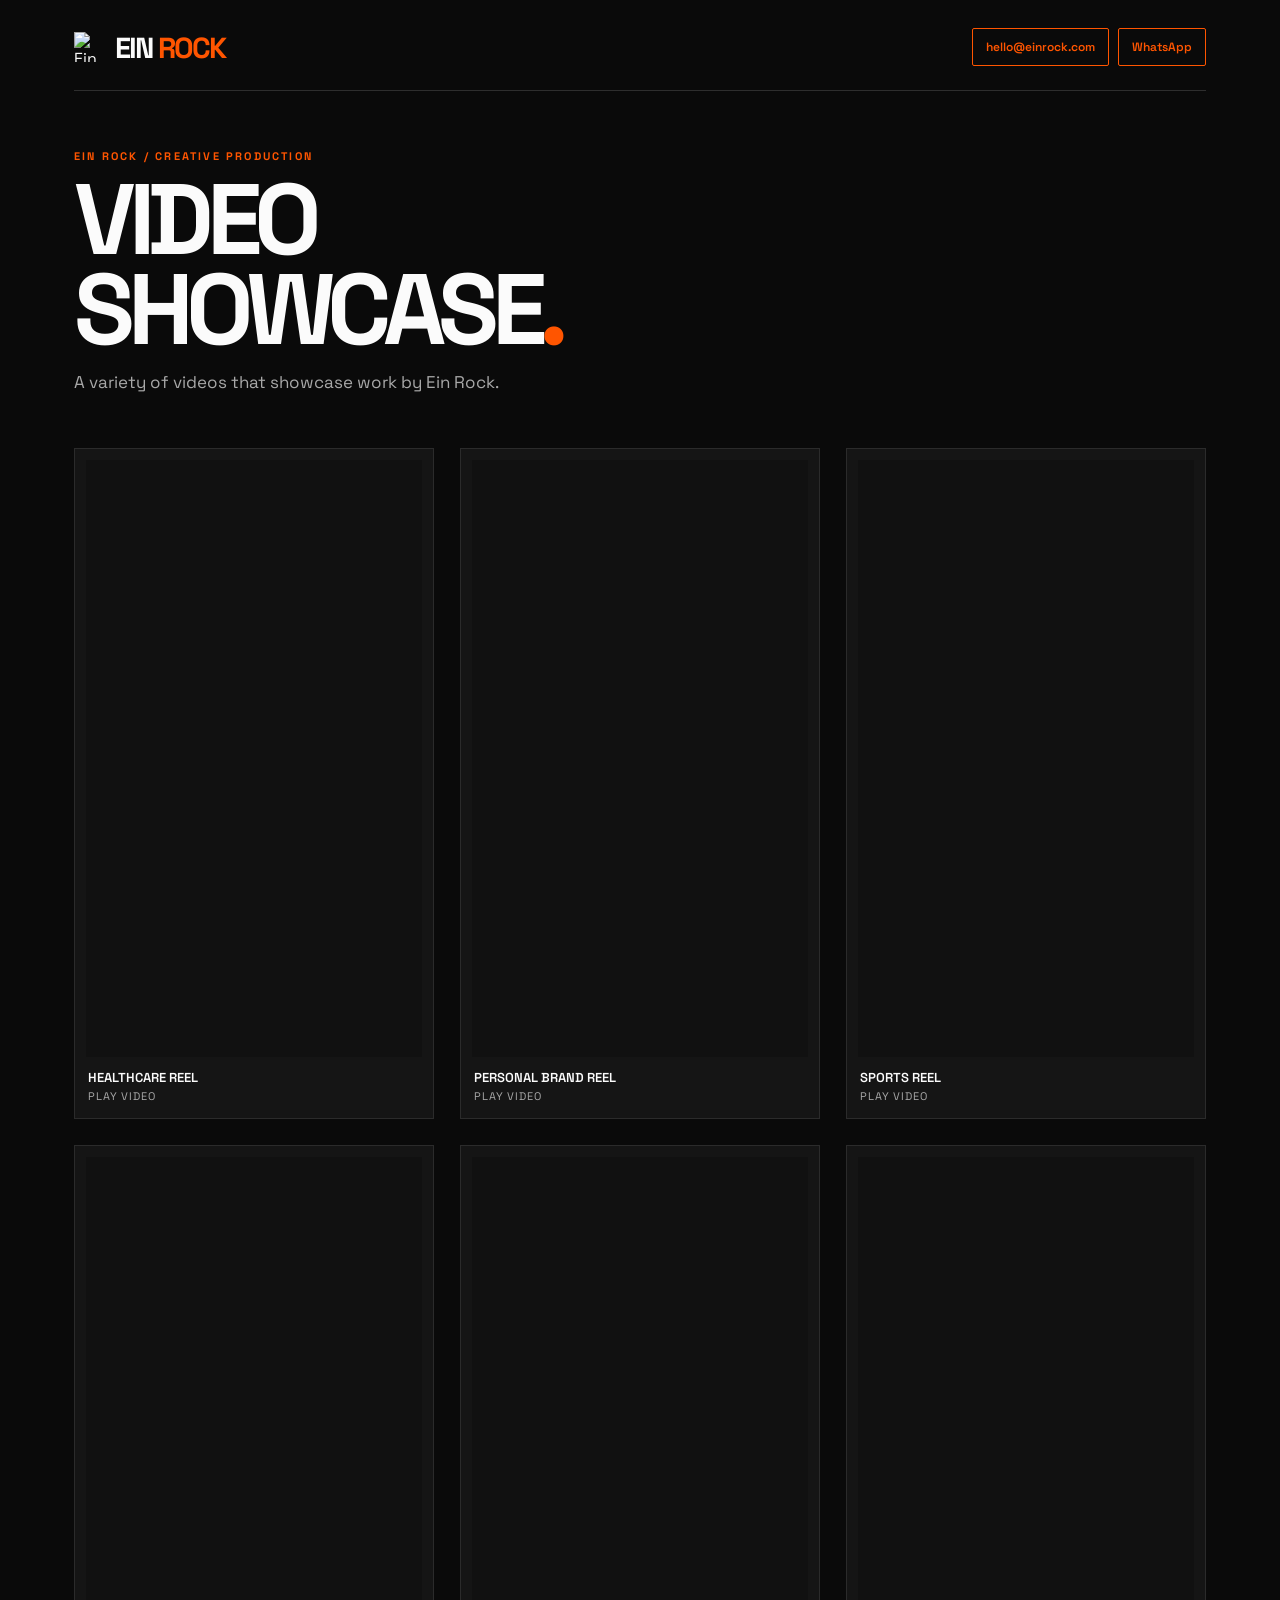
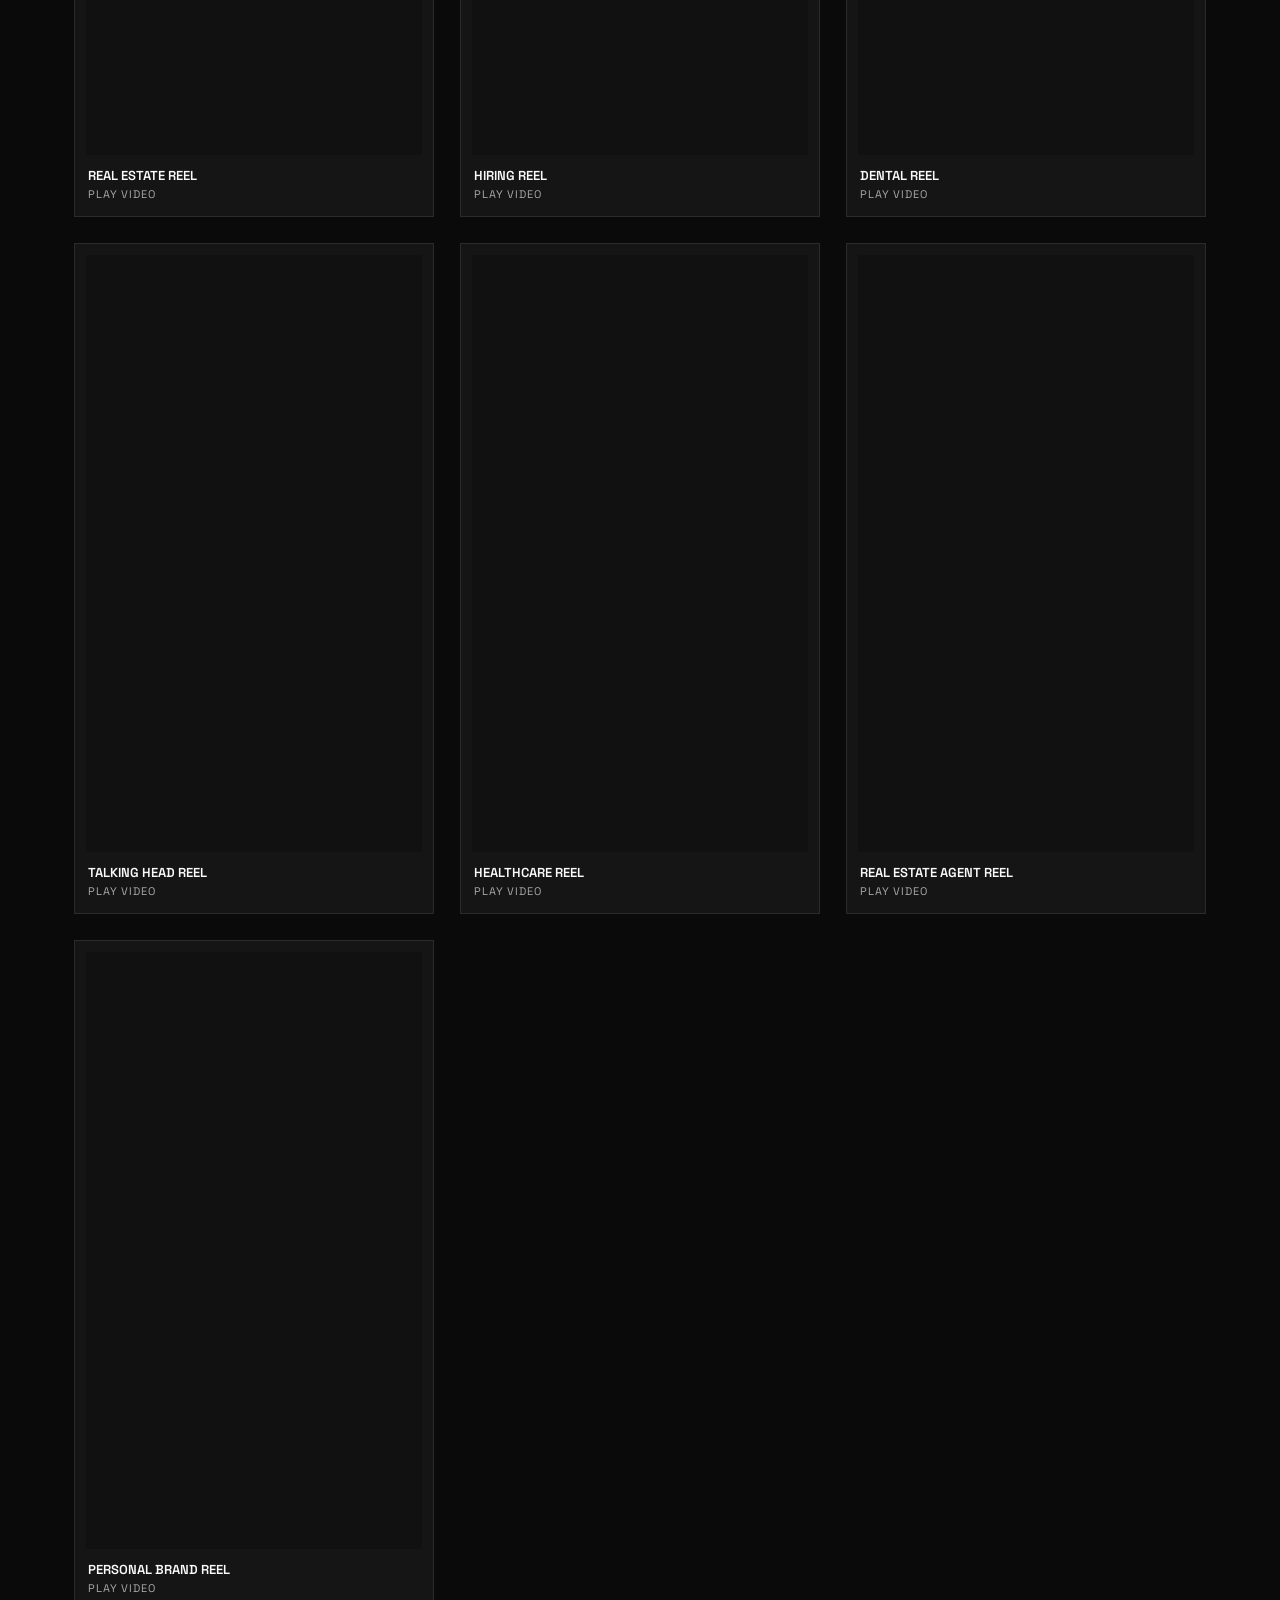
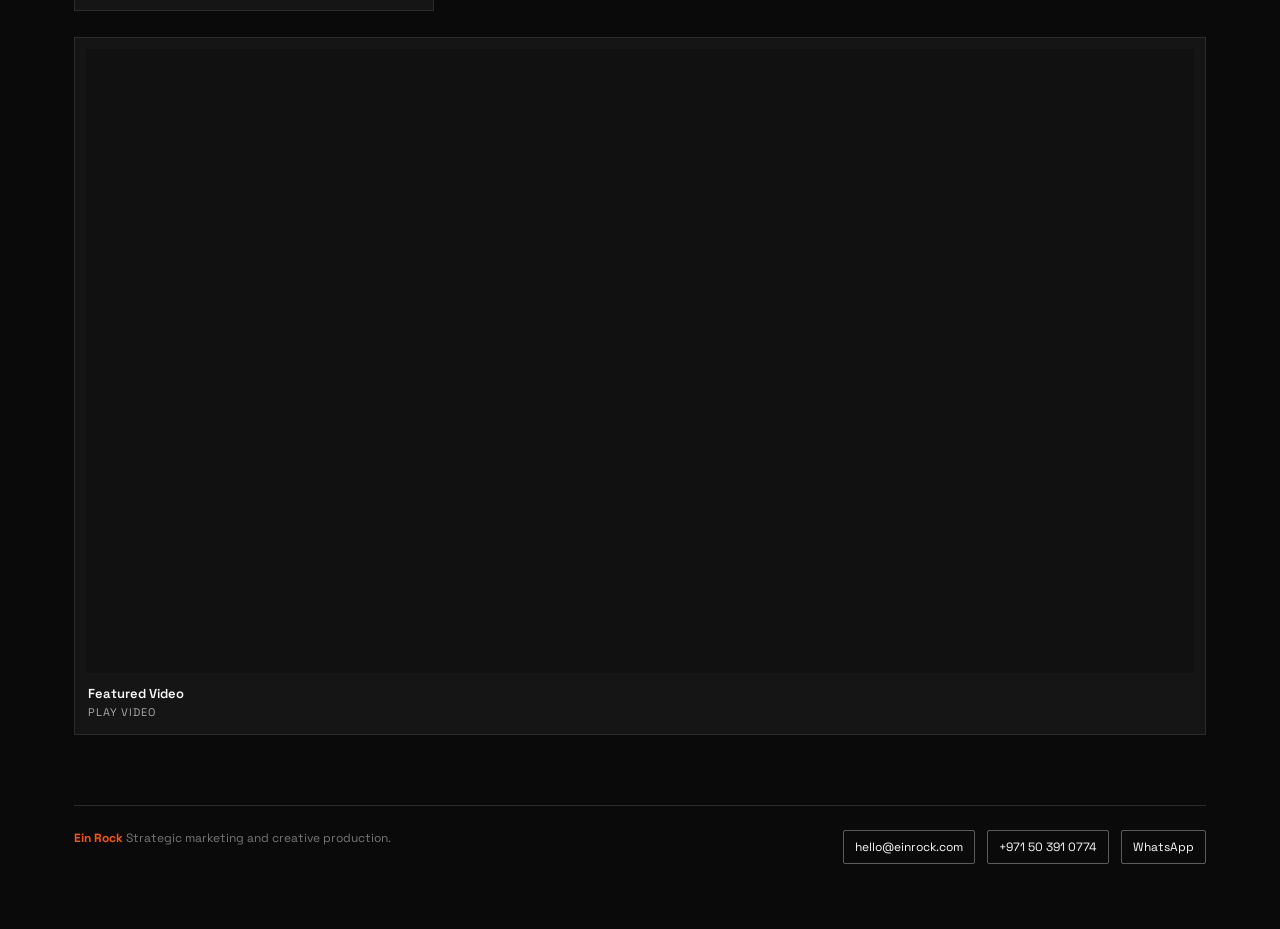
==== commit a372726c: "Restore video preview images on showcase" ====
--- a/index.html
+++ b/index.html
@@ -18,7 +18,7 @@
 .kicker{color:var(--orange);font-size:11px;font-weight:700;text-transform:uppercase;letter-spacing:.2em;margin-top:58px}
 h1{font-size:clamp(50px,8vw,100px);line-height:.9;letter-spacing:-.075em;margin:12px 0 16px}.sub{color:var(--muted);font-size:17px;margin:0}.dot{color:var(--orange)}
 .grid{display:grid;grid-template-columns:repeat(3,1fr);gap:26px;margin-top:55px}
-.card{background:#151515;border:1px solid #ffffff18;padding:11px}.frame{width:100%;aspect-ratio:9/16;background:#111;overflow:hidden}.frame iframe{width:100%;height:100%;border:0;display:block}.video-launch{width:100%;height:100%;border:0;background:#111;color:var(--orange);cursor:pointer;display:flex;align-items:center;justify-content:center}.video-launch span{width:58px;height:58px;border:1px solid var(--orange);border-radius:50%;display:flex;align-items:center;justify-content:center;font-size:20px;padding-left:3px}.video-launch:hover{background:#171717}.video-launch:hover span{background:var(--orange);color:var(--black)}
+.card{background:#151515;border:1px solid #ffffff18;padding:11px}.frame{width:100%;aspect-ratio:9/16;background:#111;overflow:hidden}.frame iframe{width:100%;height:100%;border:0;display:block}
 .card h2{font-size:13px;margin:12px 2px 3px;font-weight:600}.card p{font-size:11px;color:var(--muted);margin:0 2px 4px;text-transform:uppercase;letter-spacing:.08em}.wide{grid-column:1/-1}.wide .frame{aspect-ratio:16/9}
 footer{margin-top:70px;padding-top:24px;border-top:1px solid #ffffff25;color:#777;font-size:12px;display:flex;justify-content:space-between;gap:20px;flex-wrap:wrap}footer strong{color:var(--orange)}footer a{color:var(--white);text-decoration:none;display:inline-flex;align-items:center;min-height:34px;padding:0 11px;border:1px solid #ffffff55;border-radius:2px}footer a:hover{border-color:var(--orange);color:var(--orange)}.footer-contact{display:flex;gap:12px;flex-wrap:wrap}
 @media(max-width:760px){.grid{grid-template-columns:repeat(2,1fr)}}@media(max-width:500px){header{align-items:flex-start}.contact{flex-direction:column;align-items:flex-end;gap:5px}.grid{grid-template-columns:1fr}.wide{grid-column:auto}.wrap{padding-left:18px;padding-right:18px}}
@@ -34,19 +34,19 @@
 <h1>VIDEO<br>SHOWCASE<span class="dot">.</span></h1>
 <p class="sub">A variety of videos that showcase work by Ein Rock.</p>
 <div class="grid">
-<article class="card"><div class="frame"><button class="video-launch" data-src="https://drive.google.com/file/d/1MbFzhW3xbluW-4MPLR0ijzgboBGXdm4G/preview" aria-label="Play Reel 01"><span>▶</span></button></div><h2>HEALTHCARE REEL</h2><p>Play video</p></article>
-<article class="card"><div class="frame"><button class="video-launch" data-src="https://drive.google.com/file/d/1sIQLPe1f33rekO_dyVz_5ptny3emEbQS/preview" aria-label="Play Reel 02"><span>▶</span></button></div><h2>PERSONAL BRAND REEL</h2><p>Play video</p></article>
-<article class="card"><div class="frame"><button class="video-launch" data-src="https://drive.google.com/file/d/15O4RiWVT8pfXVKDcimCqq2v3TnlMaIYs/preview" aria-label="Play Reel 03"><span>▶</span></button></div><h2>SPORTS REEL</h2><p>Play video</p></article>
-<article class="card"><div class="frame"><button class="video-launch" data-src="https://drive.google.com/file/d/1cRVVmaThXbRCfBJRsrNnzEC_2fHsMFi1/preview" aria-label="Play Reel 04"><span>▶</span></button></div><h2>REAL ESTATE REEL</h2><p>Play video</p></article>
-<article class="card"><div class="frame"><button class="video-launch" data-src="https://drive.google.com/file/d/1kNEbSiAT8r9chyXuTgO0yGnmcUGC5nKr/preview" aria-label="Play Reel 05"><span>▶</span></button></div><h2>HIRING REEL</h2><p>Play video</p></article>
-<article class="card"><div class="frame"><button class="video-launch" data-src="https://drive.google.com/file/d/1px2Us8wP5x3vxm55HdbNiQ3WWhCzZRA0/preview" aria-label="Play Reel 06"><span>▶</span></button></div><h2>DENTAL REEL</h2><p>Play video</p></article>
-<article class="card"><div class="frame"><button class="video-launch" data-src="https://drive.google.com/file/d/1Flu_nLkbt-2IuRBmarbG3Pi9BhsyVD4R/preview" aria-label="Play Reel 07"><span>▶</span></button></div><h2>TALKING HEAD REEL</h2><p>Play video</p></article>
-<article class="card"><div class="frame"><button class="video-launch" data-src="https://drive.google.com/file/d/11XiS3f95TABBtEXVxI9KrZV52mQEs_zE/preview" aria-label="Play Reel 08"><span>▶</span></button></div><h2>HEALTHCARE REEL</h2><p>Play video</p></article>
-<article class="card"><div class="frame"><button class="video-launch" data-src="https://drive.google.com/file/d/1uWbiDXrMf104pvU2HQ8cwjaZkVU1fCQA/preview" aria-label="Play Reel 09"><span>▶</span></button></div><h2>REAL ESTATE AGENT REEL</h2><p>Play video</p></article>
-<article class="card"><div class="frame"><button class="video-launch" data-src="https://drive.google.com/file/d/1peZ8TACSQxtgELErkp54z6RYYpxqX6he/preview" aria-label="Play Reel 10"><span>▶</span></button></div><h2>PERSONAL BRAND REEL</h2><p>Play video</p></article>
-<article class="card wide"><div class="frame"><button class="video-launch" data-src="https://drive.google.com/file/d/11WyuKkaURN1k8-p9EF26PdoWxWTC1Nju/preview" aria-label="Play Featured video"><span>▶</span></button></div><h2>Featured Video</h2><p>PLAY VIDEO</p></article>
+<article class="card"><div class="frame"><iframe src="https://drive.google.com/file/d/1MbFzhW3xbluW-4MPLR0ijzgboBGXdm4G/preview" loading="lazy" allow="autoplay; fullscreen; picture-in-picture" allowfullscreen title="Reel 01"></iframe></div><h2>HEALTHCARE REEL</h2><p>Play video</p></article>
+<article class="card"><div class="frame"><iframe src="https://drive.google.com/file/d/1sIQLPe1f33rekO_dyVz_5ptny3emEbQS/preview" loading="lazy" allow="autoplay; fullscreen; picture-in-picture" allowfullscreen title="Reel 02"></iframe></div><h2>PERSONAL BRAND REEL</h2><p>Play video</p></article>
+<article class="card"><div class="frame"><iframe src="https://drive.google.com/file/d/15O4RiWVT8pfXVKDcimCqq2v3TnlMaIYs/preview" loading="lazy" allow="autoplay; fullscreen; picture-in-picture" allowfullscreen title="Reel 03"></iframe></div><h2>SPORTS REEL</h2><p>Play video</p></article>
+<article class="card"><div class="frame"><iframe src="https://drive.google.com/file/d/1cRVVmaThXbRCfBJRsrNnzEC_2fHsMFi1/preview" loading="lazy" allow="autoplay; fullscreen; picture-in-picture" allowfullscreen title="Reel 04"></iframe></div><h2>REAL ESTATE REEL</h2><p>Play video</p></article>
+<article class="card"><div class="frame"><iframe src="https://drive.google.com/file/d/1kNEbSiAT8r9chyXuTgO0yGnmcUGC5nKr/preview" loading="lazy" allow="autoplay; fullscreen; picture-in-picture" allowfullscreen title="Reel 05"></iframe></div><h2>HIRING REEL</h2><p>Play video</p></article>
+<article class="card"><div class="frame"><iframe src="https://drive.google.com/file/d/1px2Us8wP5x3vxm55HdbNiQ3WWhCzZRA0/preview" loading="lazy" allow="autoplay; fullscreen; picture-in-picture" allowfullscreen title="Reel 06"></iframe></div><h2>DENTAL REEL</h2><p>Play video</p></article>
+<article class="card"><div class="frame"><iframe src="https://drive.google.com/file/d/1Flu_nLkbt-2IuRBmarbG3Pi9BhsyVD4R/preview" loading="lazy" allow="autoplay; fullscreen; picture-in-picture" allowfullscreen title="Reel 07"></iframe></div><h2>TALKING HEAD REEL</h2><p>Play video</p></article>
+<article class="card"><div class="frame"><iframe src="https://drive.google.com/file/d/11XiS3f95TABBtEXVxI9KrZV52mQEs_zE/preview" loading="lazy" allow="autoplay; fullscreen; picture-in-picture" allowfullscreen title="Reel 08"></iframe></div><h2>HEALTHCARE REEL</h2><p>Play video</p></article>
+<article class="card"><div class="frame"><iframe src="https://drive.google.com/file/d/1uWbiDXrMf104pvU2HQ8cwjaZkVU1fCQA/preview" loading="lazy" allow="autoplay; fullscreen; picture-in-picture" allowfullscreen title="Reel 09"></iframe></div><h2>REAL ESTATE AGENT REEL</h2><p>Play video</p></article>
+<article class="card"><div class="frame"><iframe src="https://drive.google.com/file/d/1peZ8TACSQxtgELErkp54z6RYYpxqX6he/preview" loading="lazy" allow="autoplay; fullscreen; picture-in-picture" allowfullscreen title="Reel 10"></iframe></div><h2>PERSONAL BRAND REEL</h2><p>Play video</p></article>
+<article class="card wide"><div class="frame"><iframe src="https://drive.google.com/file/d/11WyuKkaURN1k8-p9EF26PdoWxWTC1Nju/preview" loading="lazy" allow="autoplay; fullscreen; picture-in-picture" allowfullscreen title="Featured video"></iframe></div><h2>Featured Video</h2><p>PLAY VIDEO</p></article>
 </div>
 <footer><span><strong>Ein Rock</strong> Strategic marketing and creative production.</span><span class="footer-contact"><a href="mailto:hello@einrock.com">hello@einrock.com</a><a href="tel:+971503910774">+971 50 391 0774</a><a href="https://wa.me/971503910774" target="_blank" rel="noopener">WhatsApp</a></span></footer>
 </div>
-<script>document.addEventListener("click",function(e){const b=e.target.closest(".video-launch");if(!b)return;const f=b.parentElement,i=document.createElement("iframe");i.src=b.dataset.src;i.allow="autoplay; fullscreen; picture-in-picture";i.allowFullscreen=true;i.title=b.getAttribute("aria-label").replace(/^Play /,"");f.replaceChildren(i)});</script></body>
+</body>
 </html>
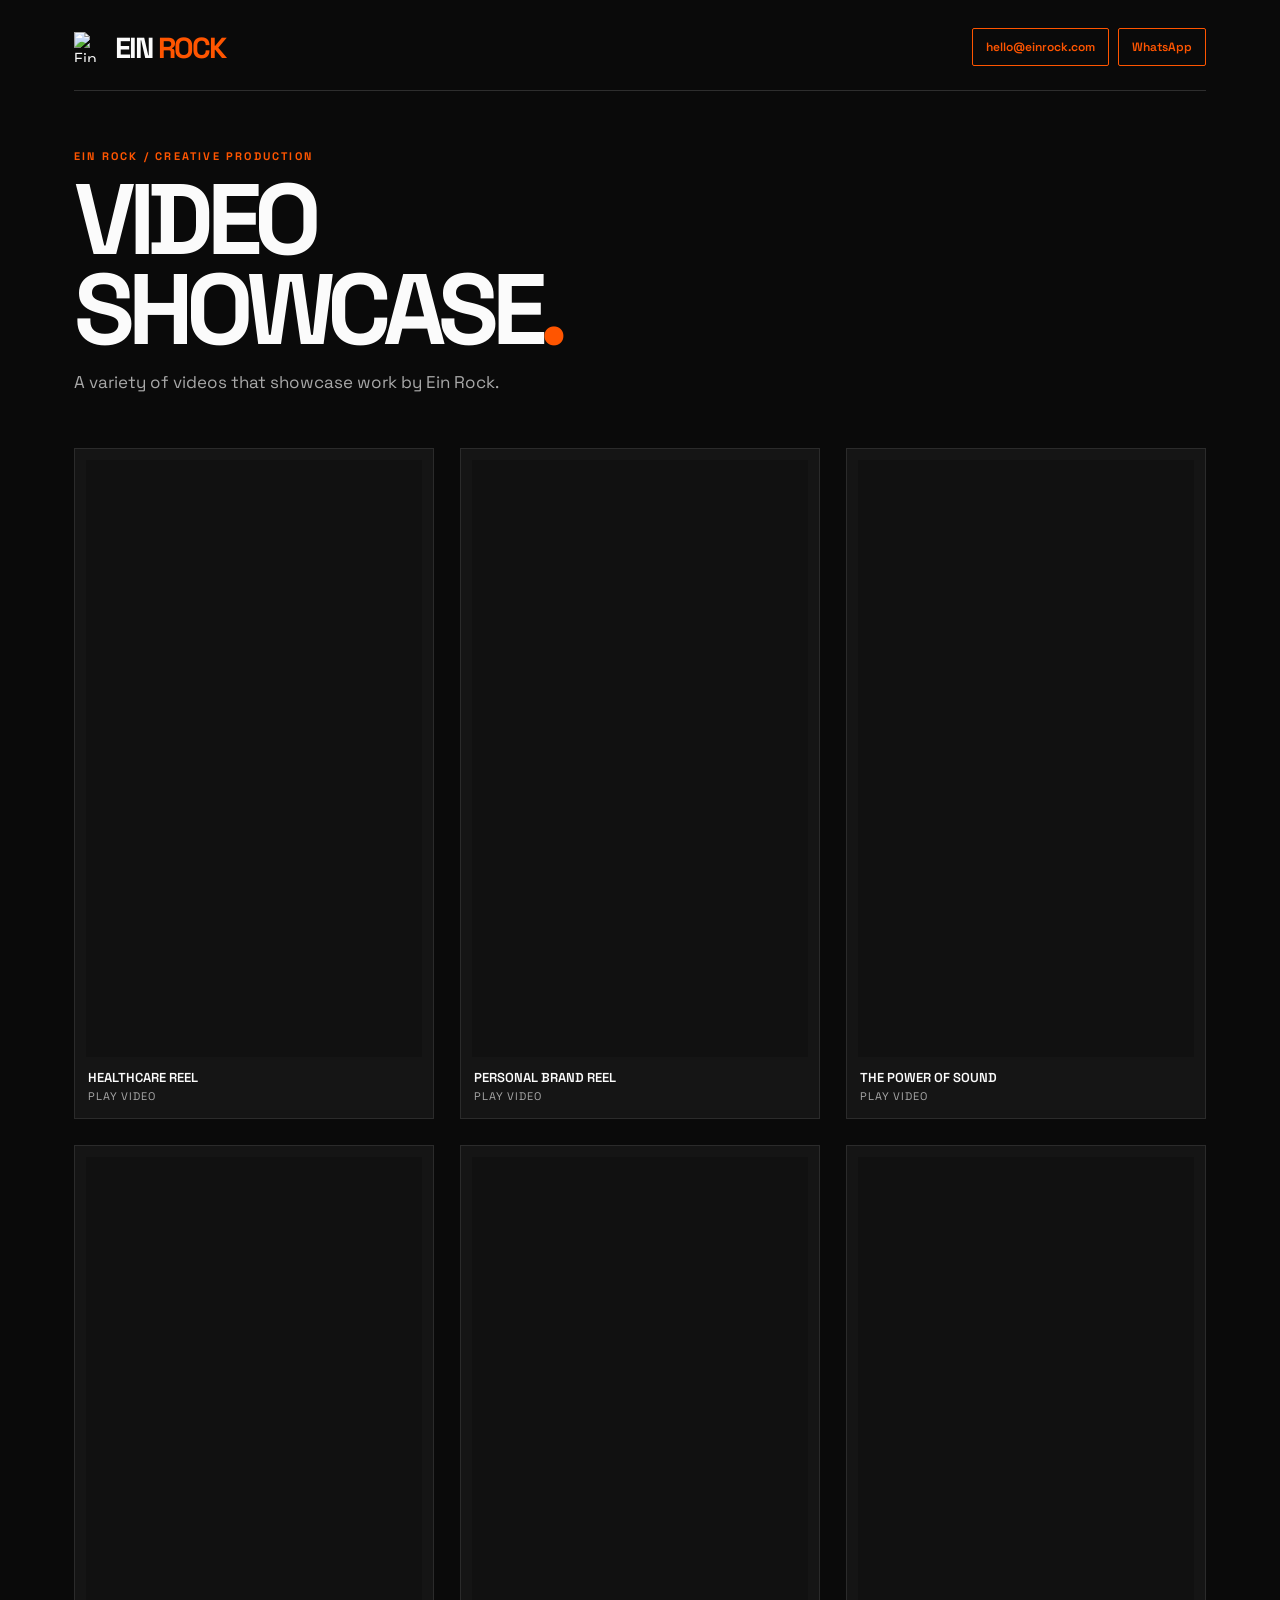
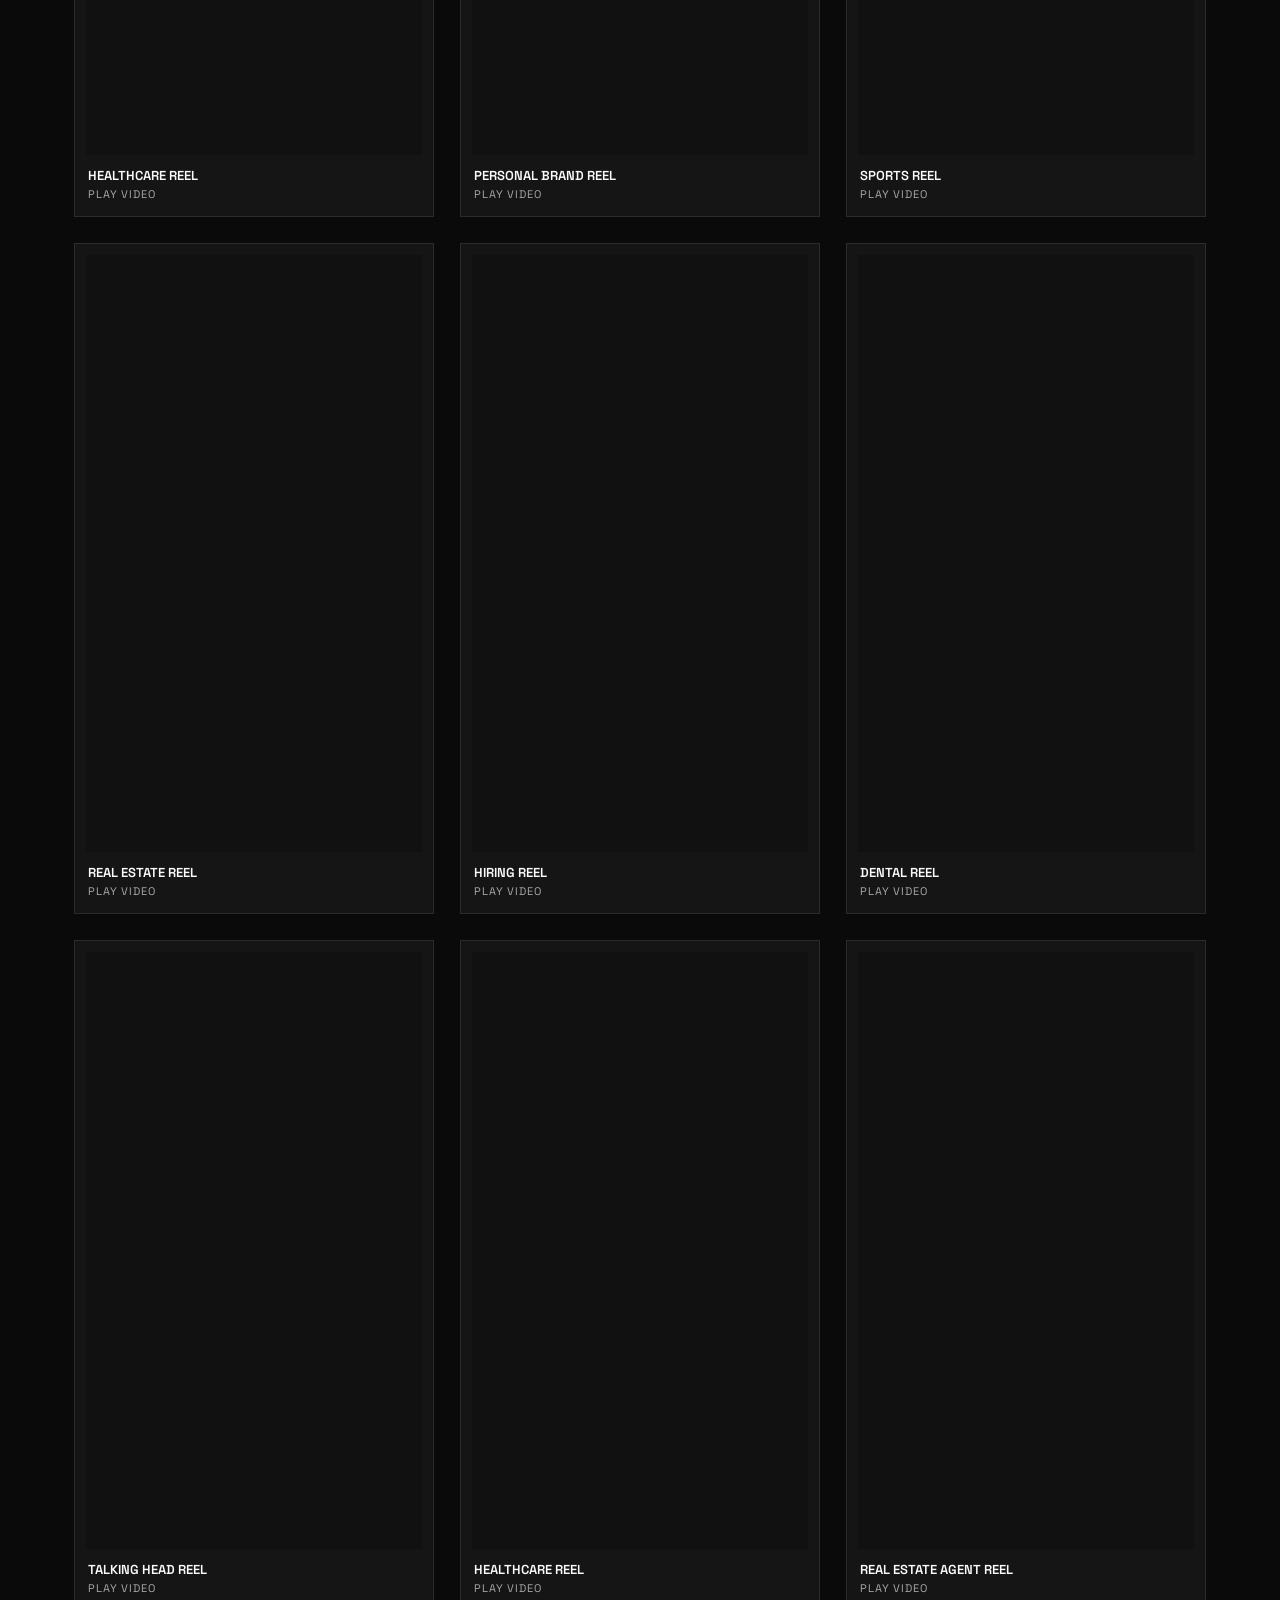
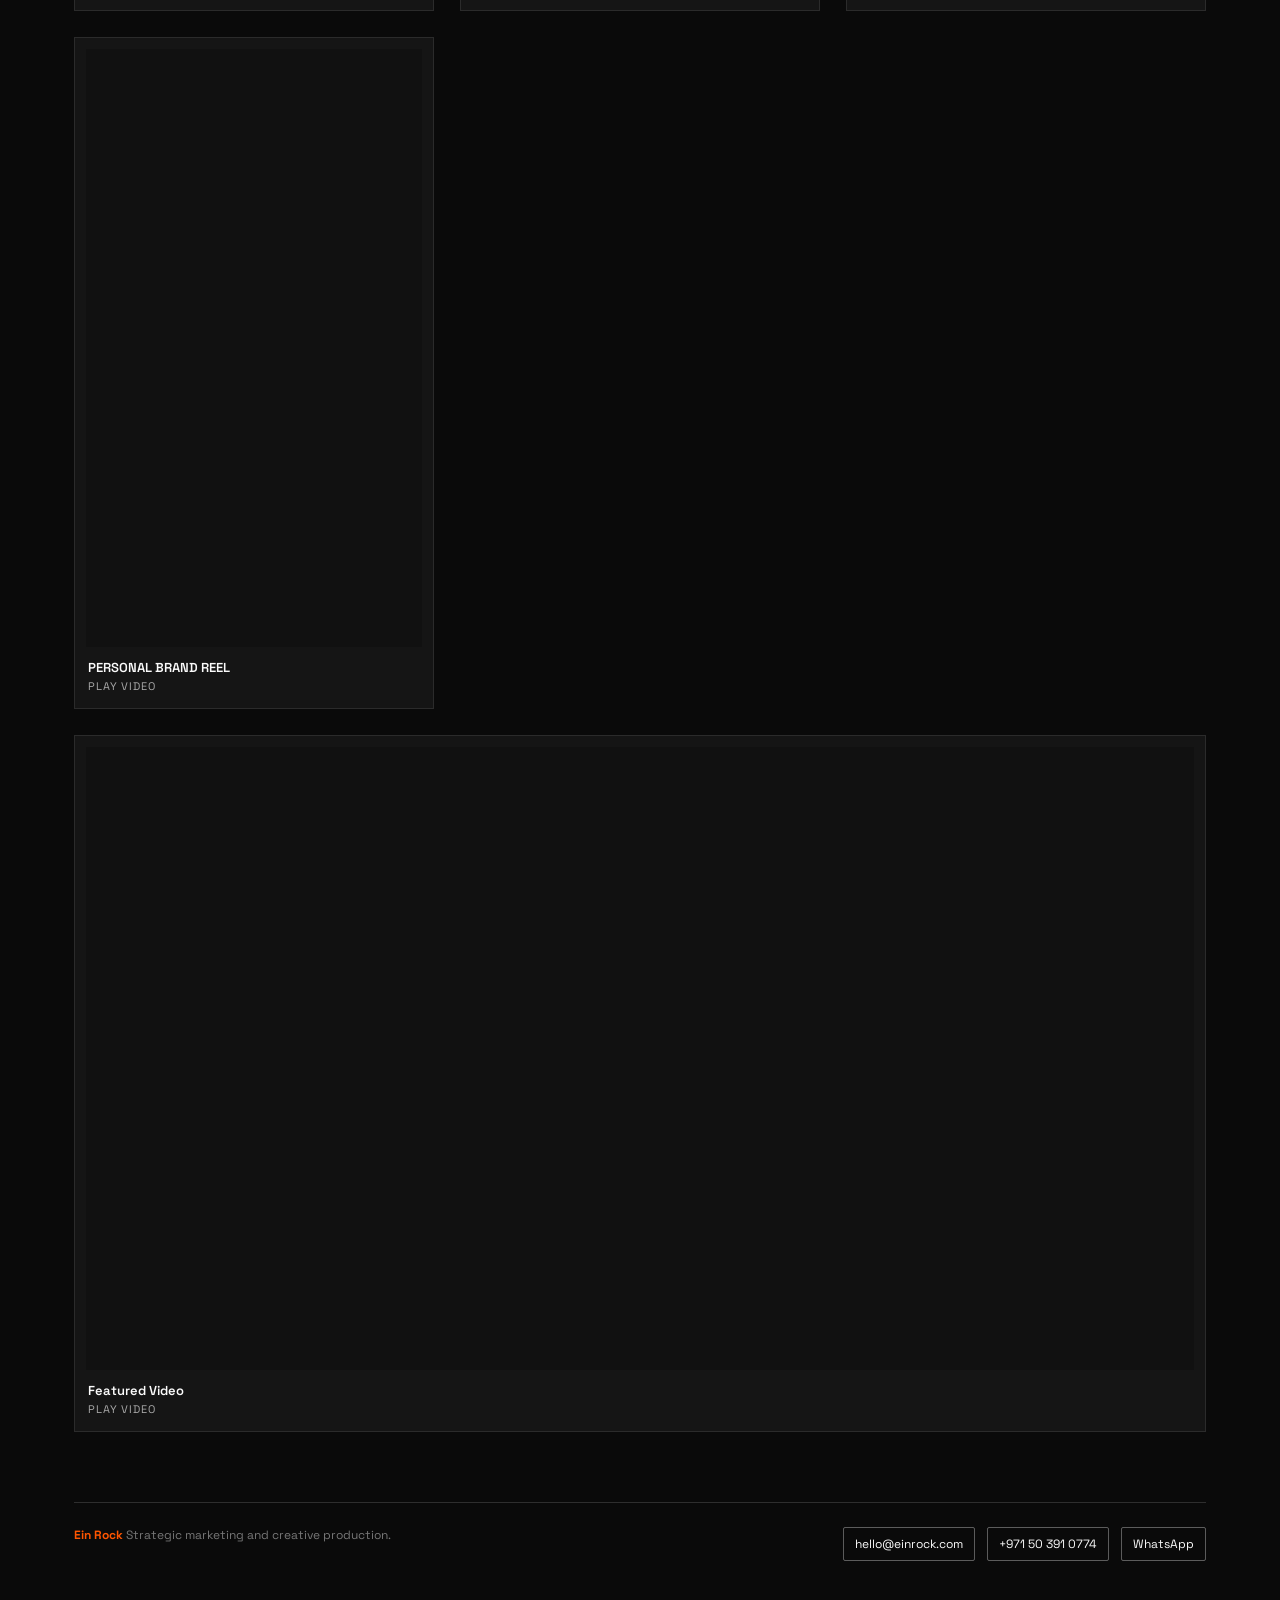
==== commit c5561ad9: "Add latest healthcare, personal brand and Power of Sound videos" ====
--- a/index.html
+++ b/index.html
@@ -34,6 +34,9 @@
 <h1>VIDEO<br>SHOWCASE<span class="dot">.</span></h1>
 <p class="sub">A variety of videos that showcase work by Ein Rock.</p>
 <div class="grid">
+<article class="card"><div class="frame"><iframe src="https://drive.google.com/file/d/1UV2zUiwhsYasT9zdcgXf4VNX4Bs2kzJC/preview" loading="lazy" allow="autoplay; fullscreen; picture-in-picture" allowfullscreen title="Latest Healthcare video"></iframe></div><h2>HEALTHCARE REEL</h2><p>Play video</p></article>
+<article class="card"><div class="frame"><iframe src="https://drive.google.com/file/d/1NSXAxbIbZ_3ej5TsI3R8wlSW3TlWSQNL/preview" loading="lazy" allow="autoplay; fullscreen; picture-in-picture" allowfullscreen title="Personal Brand video"></iframe></div><h2>PERSONAL BRAND REEL</h2><p>Play video</p></article>
+<article class="card"><div class="frame"><iframe src="https://drive.google.com/file/d/18uKQ1KjRMOXjaKhq43EmqeEzK8B3W06U/preview" loading="lazy" allow="autoplay; fullscreen; picture-in-picture" allowfullscreen title="The Power of Sound"></iframe></div><h2>THE POWER OF SOUND</h2><p>Play video</p></article>
 <article class="card"><div class="frame"><iframe src="https://drive.google.com/file/d/1MbFzhW3xbluW-4MPLR0ijzgboBGXdm4G/preview" loading="lazy" allow="autoplay; fullscreen; picture-in-picture" allowfullscreen title="Reel 01"></iframe></div><h2>HEALTHCARE REEL</h2><p>Play video</p></article>
 <article class="card"><div class="frame"><iframe src="https://drive.google.com/file/d/1sIQLPe1f33rekO_dyVz_5ptny3emEbQS/preview" loading="lazy" allow="autoplay; fullscreen; picture-in-picture" allowfullscreen title="Reel 02"></iframe></div><h2>PERSONAL BRAND REEL</h2><p>Play video</p></article>
 <article class="card"><div class="frame"><iframe src="https://drive.google.com/file/d/15O4RiWVT8pfXVKDcimCqq2v3TnlMaIYs/preview" loading="lazy" allow="autoplay; fullscreen; picture-in-picture" allowfullscreen title="Reel 03"></iframe></div><h2>SPORTS REEL</h2><p>Play video</p></article>
